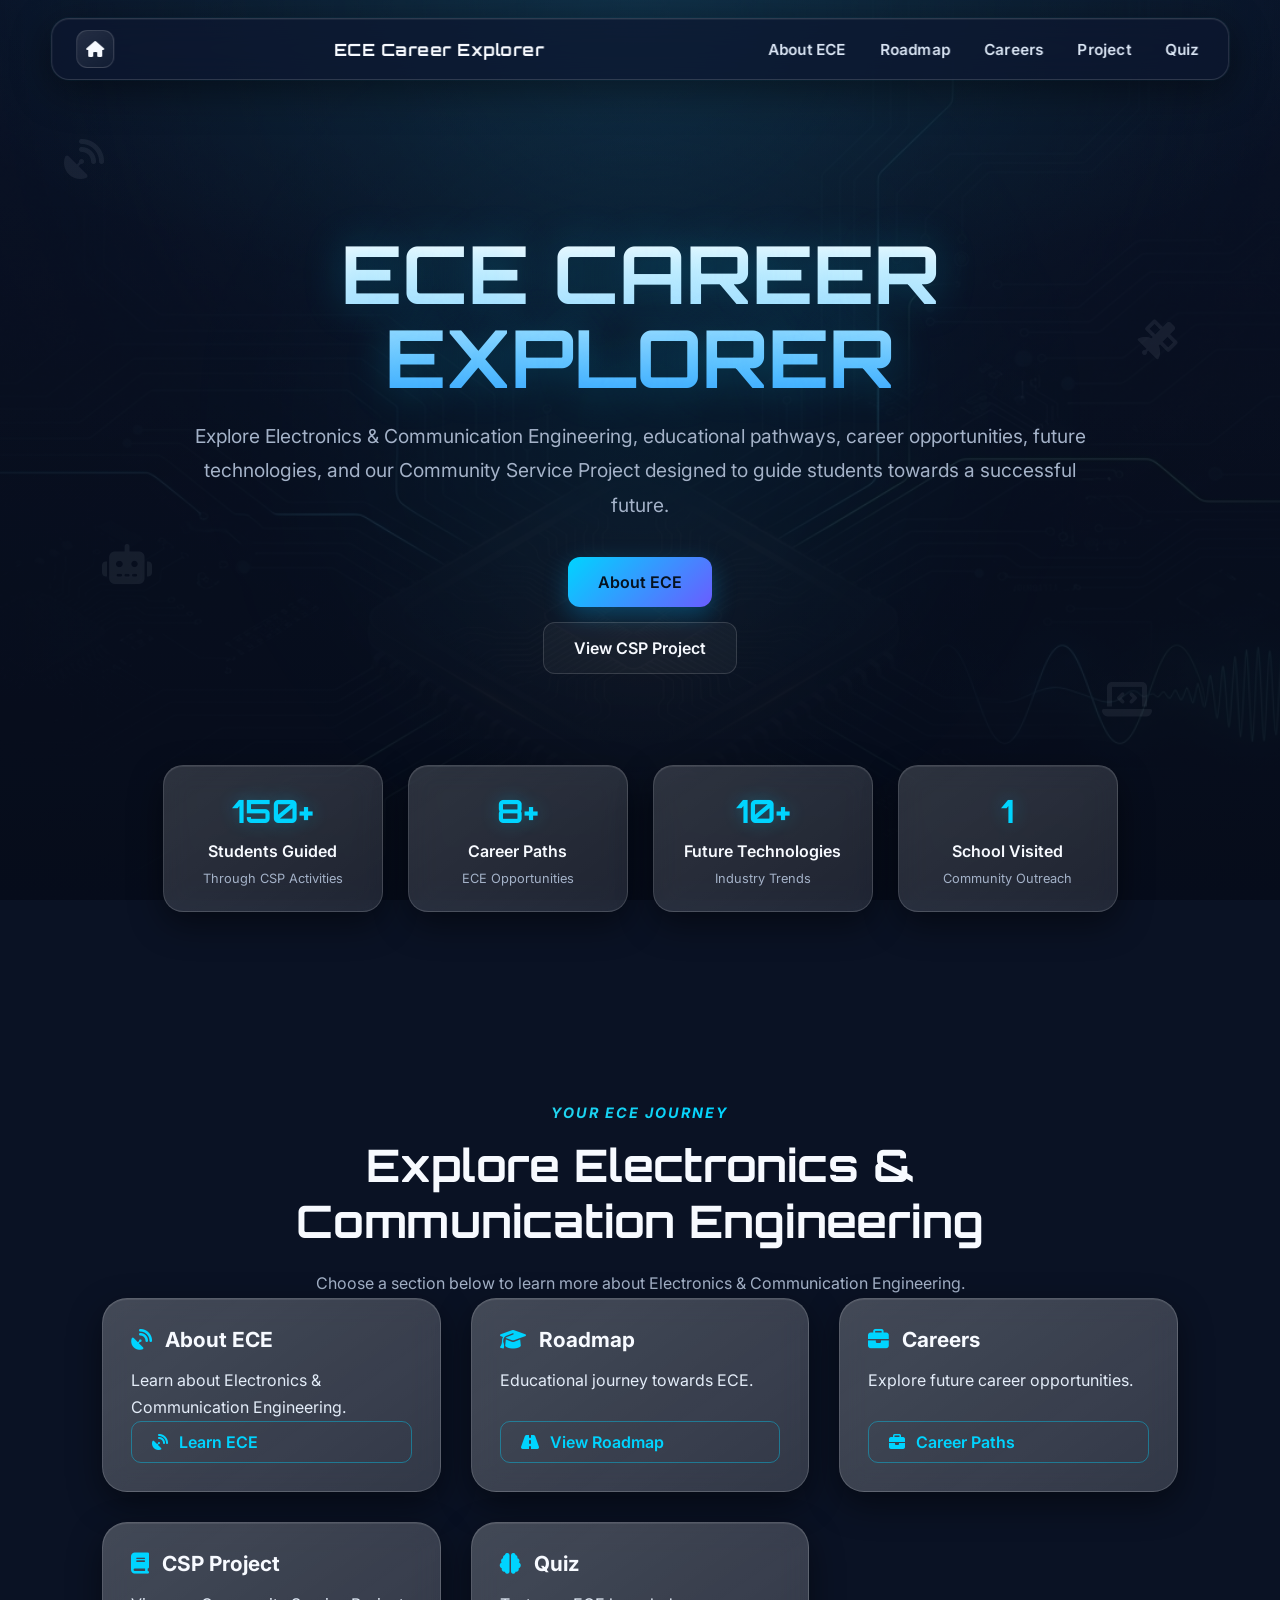
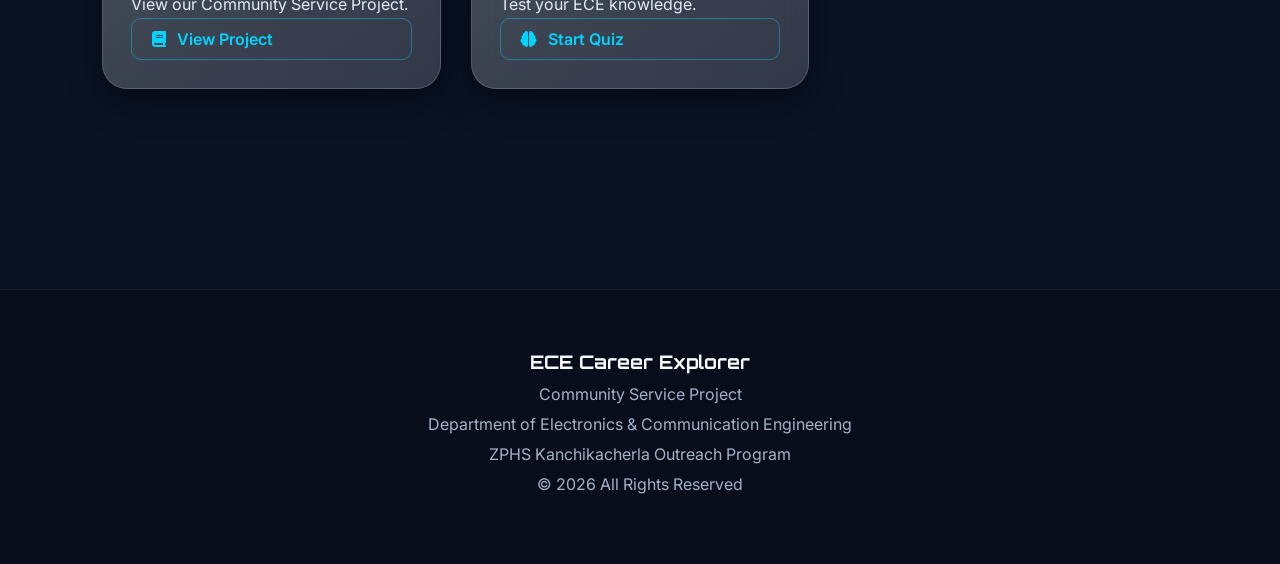
==== index.html @ 48e6bc04 "Stable backup after update" ====
<!DOCTYPE html>
<html lang="en">

<head>
    <meta charset="UTF-8">
    <meta name="viewport" content="width=device-width, initial-scale=1.0">
    <title>ECE Career Explorer | Electronics & Communication Engineering Careers, Roadmap & CSP Project</title>

    <meta name="description" content="Explore Electronics & Communication Engineering — educational pathways, careers, future technologies, and our Community Service Project guiding students to a successful future.">

    <meta property="og:title" content="ECE Career Explorer">
    <meta property="og:description" content="Explore ECE careers, the educational roadmap, future technologies, and our Community Service Project for school students.">
    <meta property="og:type" content="website">
    <meta property="og:image" content="assets/images/site-bg.png">
    <meta property="og:url" content="index.html">
    <meta name="twitter:card" content="summary_large_image">

    <link rel="icon" href="favicon.svg" type="image/svg+xml">
    <link rel="stylesheet" href="style.css">

    <link href="https://fonts.googleapis.com/css2?family=Orbitron:wght@400;600;700&family=Inter:wght@300;400;500;600;700&display=swap"
        rel="stylesheet">

    <link rel="stylesheet"
        href="https://cdnjs.cloudflare.com/ajax/libs/font-awesome/6.5.1/css/all.min.css">
</head>

<body>

    <!-- Loader -->
    <div id="loader">

        <div class="cro-device">
            <div class="cro-screen">
                <div class="cro-grid"></div>
                <svg class="cro-trace" viewBox="0 0 1200 200" preserveAspectRatio="none">
                    <path class="cro-line cro-line--dim" d="M0,100 C37,55 113,55 150,100 S263,145 300,100 S413,55 450,100 S563,145 600,100 S713,55 750,100 S863,145 900,100 S1013,55 1050,100 S1163,145 1200,100"/>
                    <path class="cro-line" d="M0,100 C37,30 113,30 150,100 S263,170 300,100 S413,30 450,100 S563,170 600,100 S713,30 750,100 S863,170 900,100 S1013,30 1050,100 S1163,170 1200,100"/>
                </svg>
                <div class="cro-readout"><span class="loading-percent">0%</span></div>
            </div>
            <div class="cro-controls">
                <div class="cro-brand">ECE CAREER EXPLORER</div>
                <p id="loading-text">Initializing CRO...</p>
                <div class="cro-knob-row">
                    <span class="cro-knob"></span>
                    <span class="cro-knob"></span>
                    <span class="cro-knob"></span>
                    <span class="cro-led"></span>
                </div>
            </div>
        </div>

    </div>


    <div class="background"></div>
    <div class="circuit-overlay"></div>

    <div class="floating-icon icon1"><i class="fas fa-satellite-dish"></i></div>
    <div class="floating-icon icon2"><i class="fas fa-satellite"></i></div>
    <div class="floating-icon icon3"><i class="fas fa-robot"></i></div>
    <div class="floating-icon icon4"><i class="fas fa-laptop-code"></i></div>

    <!-- Navbar -->
    <nav>

        <a href="index.html" class="home-icon" aria-label="Home">
            <i class="fas fa-house"></i>
        </a>

        <div class="logo">
            ECE Career Explorer
        </div>

        <div class="menu-toggle" onclick="toggleMenu()" role="button" tabindex="0" aria-label="Open menu" aria-expanded="false" aria-controls="nav-links">
            ☰
        </div>

        <ul id="nav-links">

            <li><a href="about.html">About ECE</a></li>

            <li><a href="roadmap.html">Roadmap</a></li>

            <li><a href="careers.html">Careers</a></li>

            <li><a href="project.html">Project</a></li>

            <li><a href="quiz.html">Quiz</a></li>

        </ul>

    </nav>


    <!-- Hero Section -->
    <section id="home" class="hero">

        <div class="hero-content">

            <div class="hero-left">

                <h1 class="metal-title">
                    ECE CAREER EXPLORER
                </h1>

                <p>
                    Explore Electronics & Communication Engineering,
                    educational pathways, career opportunities,
                    future technologies, and our Community Service Project
                    designed to guide students towards a successful future.
                </p>

                <div class="buttons">

                    <a href="about.html" class="primary-btn">
                        About ECE
                    </a>

                    <a href="project.html" class="secondary-btn">
                        View CSP Project
                    </a>

                </div>

            </div>

        </div>

    </section>

    <!-- Statistics Section -->
    <section class="stats">

        <div class="stat-card">
            <h2>150+</h2>
            <p>Students Guided</p>
            <span>Through CSP Activities</span>
        </div>

        <div class="stat-card">
            <h2>8+</h2>
            <p>Career Paths</p>
            <span>ECE Opportunities</span>
        </div>

        <div class="stat-card">
            <h2>10+</h2>
            <p>Future Technologies</p>
            <span>Industry Trends</span>
        </div>

        <div class="stat-card">
            <h2>1</h2>
            <p>School Visited</p>
            <span>Community Outreach</span>
        </div>

    </section>

    <section class="ece-section fade-in">

        <div class="section-title">

            <span>YOUR ECE JOURNEY</span>

            <h2>Explore Electronics & Communication Engineering</h2>

            <p>
                Choose a section below to learn more about Electronics &
                Communication Engineering.
            </p>

        </div>

        <div class="ece-grid">

            <div class="ece-card">
                <h3><i class="fas fa-satellite-dish"></i> About ECE</h3>
                <p>Learn about Electronics & Communication Engineering.</p>
                <a href="about.html"><i class="fas fa-satellite-dish"></i> Learn ECE</a>
            </div>

            <div class="ece-card">
                <h3><i class="fas fa-graduation-cap"></i> Roadmap</h3>
                <p>Educational journey towards ECE.</p>
                <a href="roadmap.html"><i class="fas fa-road"></i> View Roadmap</a>
            </div>

            <div class="ece-card">
                <h3><i class="fas fa-briefcase"></i> Careers</h3>
                <p>Explore future career opportunities.</p>
                <a href="careers.html"><i class="fas fa-briefcase"></i> Career Paths</a>
            </div>

            <div class="ece-card">
                <h3><i class="fas fa-book"></i> CSP Project</h3>
                <p>View our Community Service Project.</p>
                <a href="project.html"><i class="fas fa-book"></i> View Project</a>
            </div>

            <div class="ece-card">
                <h3><i class="fas fa-brain"></i> Quiz</h3>
                <p>Test your ECE knowledge.</p>
                <a href="quiz.html"><i class="fas fa-brain"></i> Start Quiz</a>
            </div>

        </div>

    </section>

    <!-- Footer -->
    <footer class="footer">

        <h3>ECE Career Explorer</h3>

        <p>Community Service Project</p>

        <p>
            Department of Electronics &
            Communication Engineering
        </p>

        <p>
            ZPHS Kanchikacherla Outreach Program
        </p>

        <p>
            © 2026 All Rights Reserved
        </p>

    </footer>

    <script src="script.js"></script>

</body>
</html>
---- style.css ----
/* ============================================================
   ECE CAREER EXPLORER — Unified Dark "Instrument" Theme
   Deep navy base · phosphor-green + cyan accents · metallic cards
   Inter (body) · Orbitron (display) — matches the CRO loader
   ============================================================ */

:root{
    --bg-0:#0a1224;
    --bg-1:#0d1730;
    --panel:rgba(255,255,255,.085);
    --panel-2:rgba(255,255,255,.12);
    --border:rgba(255,255,255,.14);
    --border-glow:rgba(0,212,255,.40);
    --text:#dbe6f5;
    --head:#f7faff;
    --muted:#a4b2c8;
    --cyan:#00d4ff;
    --teal:#22d3ee;
    --green:#3dff9e;
}

html{ scroll-behavior:smooth; }

*{
    margin:0;
    padding:0;
    box-sizing:border-box;
    max-width:100%;
}

body{
    font-family:'Inter',sans-serif;
    background:var(--bg-0);
    color:var(--text);
    overflow-x:hidden;
    padding-top:110px;
    -webkit-font-smoothing:antialiased;
}

/* ---------- SHARED BACKGROUND (loader "opened up") ---------- */

.background{
    position:fixed;
    top:0;
    left:0;
    width:100%;
    height:100%;
    background:
        radial-gradient(120% 80% at 50% -10%,rgba(34,211,238,.16),transparent 55%),
        radial-gradient(90% 70% at 50% 0%,rgba(61,255,158,.08),transparent 60%),
        linear-gradient(180deg,#0c1630 0%,#0a1224 45%,#070d1c 100%);
    z-index:-2;
}

.background::after{
    content:"";
    position:absolute;
    width:700px;
    height:700px;
    top:8%;
    left:50%;
    transform:translateX(-50%);
    background:radial-gradient(circle,rgba(0,212,255,.14),transparent 70%);
    filter:blur(90px);
    pointer-events:none;
}

/* faint circuit texture for depth */
.circuit-overlay{
    position:fixed;
    inset:0;
    background:
        linear-gradient(180deg,rgba(10,18,36,.55),rgba(7,13,28,.78)),
        url("assets/images/site-bg.png");
    background-size:cover;
    background-position:center;
    background-attachment:fixed;
    opacity:.5;
    z-index:-1;
    pointer-events:none;
}

.floating-icon{
    position:fixed;
    font-size:40px;
    opacity:0.07;
    z-index:0;
    pointer-events:none;
    animation:float 8s ease-in-out infinite;
}

.icon1{ top:15%; left:5%; }
.icon2{ top:35%; right:8%; }
.icon3{ top:60%; left:8%; }
.icon4{ top:75%; right:10%; }

@keyframes float{
    0%{ transform:translateY(0); }
    50%{ transform:translateY(-20px); }
    100%{ transform:translateY(0); }
}

/* ---------- NAVBAR ---------- */

nav{
    position:fixed;
    top:18px;
    left:50%;
    transform:translateX(-50%);
    width:92%;
    max-width:1200px;
    display:flex;
    justify-content:space-between;
    align-items:center;
    padding:12px 22px;
    background:rgba(13,23,48,.72);
    backdrop-filter:blur(20px);
    border:1px solid var(--border);
    border-radius:18px;
    box-shadow:
        0 10px 40px rgba(0,0,0,.45),
        inset 0 1px 0 rgba(255,255,255,.06),
        0 0 0 1px rgba(0,212,255,.05);
    z-index:9998;
}

.home-icon{
    width:36px;
    height:36px;
    font-size:15px;
    display:flex;
    align-items:center;
    justify-content:center;
    border-radius:11px;
    background:linear-gradient(145deg,rgba(255,255,255,.10),rgba(255,255,255,.03));
    border:1px solid var(--border);
    color:var(--head);
    text-decoration:none;
    flex-shrink:0;
    transition:.3s;
}

.home-icon:hover{
    color:var(--cyan);
    border-color:var(--border-glow);
    box-shadow:0 0 18px rgba(0,212,255,.35);
    transform:translateY(-2px);
}

.logo{
    display:flex;
    align-items:center;
    gap:10px;
    font-family:'Orbitron',sans-serif;
    font-size:1.05rem;
    font-weight:700;
    letter-spacing:.5px;
    color:var(--head);
    white-space:nowrap;
}

#nav-links{
    display:flex;
    list-style:none;
    gap:26px;
    align-items:center;
}

nav a{
    position:relative;
    text-decoration:none;
    color:var(--text);
    font-size:0.95rem;
    font-weight:500;
    padding:4px 2px;
    transition:color .3s;
}

/* animated metallic / cyan shine sweep on hover & active */
nav #nav-links a:hover,
nav #nav-links a.active{
    background:linear-gradient(
        100deg,
        #cfe8ff 0%,
        var(--cyan) 25%,
        #ffffff 50%,
        var(--teal) 75%,
        #cfe8ff 100%
    );
    background-size:220% auto;
    -webkit-background-clip:text;
    background-clip:text;
    -webkit-text-fill-color:transparent;
    color:transparent;
    animation:textShine 2.2s linear infinite;
    text-shadow:0 0 18px rgba(0,212,255,.35);
}

nav #nav-links a.active{
    font-weight:700;
}

nav #nav-links a.active::after{
    content:"";
    position:absolute;
    left:0;
    right:0;
    bottom:-6px;
    height:2px;
    background:linear-gradient(90deg,transparent,var(--cyan),transparent);
    box-shadow:0 0 10px var(--cyan);
}

@keyframes textShine{
    0%{ background-position:0% center; }
    100%{ background-position:220% center; }
}

/* Hamburger — hidden on desktop */
.menu-toggle{
    display:none;
    width:46px;
    height:46px;
    align-items:center;
    justify-content:center;
    background:linear-gradient(145deg,rgba(255,255,255,.10),rgba(255,255,255,.03));
    border:1px solid var(--border);
    border-radius:12px;
    box-shadow:0 4px 15px rgba(0,0,0,.4);
    font-size:24px;
    color:var(--head);
    cursor:pointer;
}

/* ---------- BACK ARROW ---------- */

.back-arrow{
    position:fixed;
    top:95px;
    left:20px;
    width:42px;
    height:42px;
    display:flex;
    align-items:center;
    justify-content:center;
    background:rgba(13,23,48,.8);
    backdrop-filter:blur(10px);
    border:1px solid var(--border);
    border-radius:12px;
    box-shadow:0 8px 20px rgba(0,0,0,.4);
    color:var(--text);
    cursor:pointer;
    opacity:.9;
    z-index:9999;
    transition:.3s;
}

.back-arrow:hover{
    transform:translateY(-2px);
    color:var(--cyan);
    border-color:var(--border-glow);
    box-shadow:0 0 18px rgba(0,212,255,.3);
}

/* ---------- HERO ---------- */

.hero{
    min-height:60vh;
    display:flex;
    justify-content:center;
    align-items:center;
    text-align:center;
    padding:120px 20px 20px;
}

.hero-content{
    display:flex;
    justify-content:space-between;
    align-items:center;
    gap:50px;
    width:100%;
    max-width:1100px;
}

.hero-left{ flex:1; width:100%; }

.hero-right{
    flex:1;
    display:flex;
    flex-direction:column;
    align-items:center;
    justify-content:center;
}

.hero p{
    margin-top:20px;
    font-size:1.2rem;
    max-width:800px;
    margin-left:auto;
    margin-right:auto;
    color:var(--muted);
    line-height:1.8;
}

.metal-title{
    position:relative;
    font-family:'Orbitron',sans-serif;
    font-size:4.5rem;
    font-weight:700;
    line-height:1.05;
    background:linear-gradient(180deg,#ffffff 0%,#9fdcff 55%,#3aa8ff 100%);
    -webkit-background-clip:text;
    background-clip:text;
    -webkit-text-fill-color:transparent;
    text-shadow:0 0 40px rgba(0,212,255,.25);
}

.buttons{
    margin-top:35px;
    display:flex;
    flex-direction:column;
    align-items:center;
    gap:15px;
}

.primary-btn,
.secondary-btn{
    padding:15px 30px;
    border:none;
    cursor:pointer;
    border-radius:12px;
    font-size:1rem;
    font-weight:600;
    transition:.4s ease;
    text-decoration:none;
}

.primary-btn{
    background:linear-gradient(135deg,#00d4ff,#6a5cff);
    color:#06121f;
    box-shadow:0 8px 24px rgba(0,180,255,.3);
}

.secondary-btn{
    background:rgba(255,255,255,.04);
    border:1px solid var(--border);
    color:var(--head);
}

.primary-btn:hover,
.secondary-btn:hover{
    transform:translateY(-5px);
    box-shadow:0 0 28px rgba(0,212,255,.45);
}

/* ---------- STATS ---------- */

.stats{
    display:flex;
    justify-content:center;
    flex-wrap:wrap;
    gap:25px;
    padding:70px 20px;
}

.stat-card{
    width:220px;
    padding:25px;
    text-align:center;
}

.stat-card h2{
    color:var(--cyan);
    font-family:'Orbitron',sans-serif;
    font-size:2rem;
    margin-bottom:10px;
    text-shadow:0 0 18px rgba(0,212,255,.3);
}

.stat-card p{ color:var(--head); font-weight:600; }

.stat-card span{
    display:block;
    margin-top:10px;
    font-size:0.8rem;
    color:var(--muted);
}

/* ---------- SECTION TITLE ---------- */

.section-title{
    text-align:center;
    max-width:850px;
    margin:auto;
}

.section-title span{
    color:var(--teal);
    letter-spacing:2px;
    font-size:0.9rem;
    font-weight:600;
    text-transform:uppercase;
}

.section-title h2{
    margin-top:15px;
    font-size:2.8rem;
    font-family:'Orbitron',sans-serif;
    color:var(--head);
}

.section-title p{
    margin-top:20px;
    color:var(--muted);
    line-height:1.8;
}

.premium-divider{
    display:flex;
    justify-content:center;
    align-items:center;
    gap:15px;
    margin:25px 0;
}

.premium-divider span{
    width:120px;
    height:2px;
    background:linear-gradient(90deg,transparent,var(--cyan),transparent);
}

.divider-dot{
    width:12px;
    height:12px;
    border-radius:50%;
    background:var(--cyan);
    box-shadow:0 0 15px var(--cyan);
}

/* ---------- SHARED SECTIONS ---------- */

.ece-section,
.career-section,
.future-section,
.pathway-section,
.about-project-section,
.team-section,
.quiz-section{
    padding:120px 8%;
}

.ece-grid,
.career-grid,
.future-grid,
.project-grid,
.activities-grid{
    display:grid;
    grid-template-columns:repeat(auto-fit,minmax(250px,1fr));
    gap:30px;
    width:100%;
}

.career-grid,
.future-grid{ margin-top:70px; }

/* ---------- METALLIC GLASS CARD BASE ---------- */

.ece-card,
.career-card,
.future-card,
.stat-card,
.team-card,
.roadmap-card,
.info-card,
.about-card,
.feature-card,
.quiz-card,
.about-project-card,
.project-title-card,
.objective-card{
    position:relative;
    isolation:isolate;
    overflow:hidden;
    background:
        linear-gradient(145deg,rgba(255,255,255,.08),rgba(255,255,255,.02)) ,
        var(--panel);
    border:1px solid var(--border);
    border-radius:20px;
    box-shadow:
        0 12px 34px rgba(0,0,0,.45),
        inset 0 1px 0 rgba(255,255,255,.08);
    backdrop-filter:blur(14px);
    animation:cardFloat 7s ease-in-out infinite;
}

/* brushed-metal sheen sweep */
.ece-card::after,
.career-card::after,
.future-card::after,
.stat-card::after,
.team-card::after,
.roadmap-card::after,
.info-card::after,
.about-card::after,
.feature-card::after,
.quiz-card::after,
.about-project-card::after,
.project-title-card::after,
.objective-card::after{
    content:"";
    position:absolute;
    inset:0;
    z-index:-1;
    background:linear-gradient(115deg,transparent 38%,rgba(255,255,255,.14) 50%,transparent 62%);
    background-size:250% 100%;
    background-position:150% 0;
    animation:cardSheen 6s linear infinite;
    pointer-events:none;
}

/* staggered timing so the grid feels alive, not uniform */
.ece-card:nth-child(2n),
.career-card:nth-child(2n),
.future-card:nth-child(2n),
.info-card:nth-child(2n),
.team-card:nth-child(2n){ animation-delay:-2.3s; }

.ece-card:nth-child(3n),
.career-card:nth-child(3n),
.future-card:nth-child(3n),
.info-card:nth-child(3n),
.team-card:nth-child(3n){ animation-delay:-4.1s; }

.ece-card::after{ animation-delay:-1s; }
.ece-card:nth-child(2n)::after{ animation-delay:-3s; }
.ece-card:nth-child(3n)::after{ animation-delay:-5s; }

@keyframes cardFloat{
    0%{ transform:translateY(0); }
    50%{ transform:translateY(-8px); }
    100%{ transform:translateY(0); }
}

@keyframes cardSheen{
    0%{ background-position:150% 0; }
    60%,100%{ background-position:-150% 0; }
}

/* hover: pause float, clean lift + glow */
.ece-card:hover,
.career-card:hover,
.future-card:hover,
.stat-card:hover,
.team-card:hover,
.roadmap-card:hover,
.info-card:hover{
    animation-play-state:paused;
    transform:translateY(-10px);
    border-color:var(--border-glow);
    box-shadow:
        0 20px 44px rgba(0,0,0,.55),
        0 0 30px rgba(0,212,255,.22);
}

.ece-card{
    border-radius:25px;
    padding:28px;
    min-height:120px;
    display:flex;
    flex-direction:column;
    width:100%;
}

.icon,
.career-icon,
.future-icon,
.team-icon,
.info-icon{
    font-size:3rem;
    margin-bottom:18px;
}

.ece-card h3,
.career-card h3,
.future-card h3{
    margin-bottom:15px;
    font-size:1.3rem;
    color:var(--head);
}

.ece-card p,
.career-card p,
.future-card p{
    color:var(--muted);
    line-height:1.7;
}

.ece-card a{
    margin-top:auto;
    display:inline-block;
    color:var(--cyan);
    text-decoration:none;
    font-weight:600;
    padding:10px 20px;
    border:1px solid rgba(0,212,255,.4);
    border-radius:10px;
    transition:0.3s;
}

.ece-card a:hover{
    background:var(--cyan);
    color:#06121f;
    box-shadow:0 0 18px rgba(0,212,255,.4);
}

.card-btn{
    width:100%;
    margin-top:auto;
    display:inline-block;
    text-align:center;
    padding:16px;
    border:none;
    border-radius:14px;
    background:linear-gradient(135deg,#00cfff,#009dff);
    color:#06121f;
    font-size:1rem;
    font-weight:700;
    text-decoration:none;
    transition:.3s ease;
    box-shadow:0 8px 20px rgba(0,180,255,.3);
}

.card-btn:hover{
    transform:translateY(-3px);
    box-shadow:0 12px 28px rgba(0,180,255,.45);
}

.career-card,
.future-card{
    border-radius:25px;
    padding:35px;
    text-align:center;
}

/* ---------- ROADMAP ---------- */

.roadmap-container{
    margin-top:70px;
    display:flex;
    flex-direction:column;
    align-items:center;
}

.roadmap-card{
    width:100%;
    max-width:700px;
    border-radius:25px;
    padding:30px;
    text-align:center;
}

.roadmap-card h3,
.timeline-card h3,
.roadmap-step h3{
    margin-bottom:15px;
    font-size:1.5rem;
    color:var(--head) !important;
}

.roadmap-card p{
    color:var(--muted) !important;
    line-height:1.8;
}

.roadmap-arrow{
    font-size:2rem;
    color:var(--cyan);
    margin:25px 0;
    text-shadow:0 0 15px rgba(0,212,255,.4);
}

.roadmap-branches{
    display:grid;
    grid-template-columns:repeat(auto-fit,minmax(300px,1fr));
    gap:25px;
    width:100%;
    max-width:900px;
}

/* ---------- ABOUT / PROJECT / TEAM ---------- */

.about-grid{
    display:grid;
    grid-template-columns:repeat(auto-fit,minmax(280px,1fr));
    gap:30px;
    width:100%;
}

.about-card,
.feature-card{
    width:100%;
    padding:30px;
}

.about-project-card{
    max-width:900px;
    margin:60px auto 0;
    padding:40px;
    border-radius:25px;
}

.about-project-card h3,
.objective-card h3{
    text-align:center;
    margin-bottom:20px;
    color:var(--head);
}

.about-project-card p,
.objective-card p{
    text-align:center;
    color:var(--muted);
    line-height:1.8;
    max-width:700px;
    margin-left:auto;
    margin-right:auto;
}

.project-details{ margin-top:30px; }

.detail-item{
    padding:15px 0;
    border-bottom:1px solid rgba(255,255,255,.08);
    color:var(--text);
}

.team-grid{
    margin-top:70px;
    display:grid;
    grid-template-columns:repeat(auto-fit,minmax(250px,1fr));
    gap:25px;
}

.team-card{
    border-radius:25px;
    padding:30px;
    text-align:center;
    color:var(--text);
}

.team-card h3{ color:var(--head); }
.team-card span{ color:var(--teal); }

/* ---------- PROJECT OVERVIEW ---------- */

.project-overview{ margin-top:60px; }

.project-title-card{
    padding:50px;
    text-align:center;
    margin-bottom:40px;
    border-radius:25px;
}

.project-badge{
    display:inline-block;
    padding:10px 20px;
    border-radius:30px;
    background:rgba(0,212,255,.10);
    border:1px solid rgba(0,212,255,.3);
    color:var(--cyan);
    margin-bottom:20px;
    font-weight:600;
}

.project-title-card h3{
    font-size:2rem;
    margin-bottom:20px;
    color:var(--head);
}

.project-title-card p{
    color:var(--muted);
    max-width:700px;
    margin:auto;
}

.project-info-grid{
    display:grid;
    grid-template-columns:repeat(4,1fr);
    gap:25px;
    margin-bottom:50px;
}

.info-card{
    border-radius:20px;
    padding:30px;
    text-align:center;
}

.info-card h3{ color:var(--head); }
.info-card p{ color:var(--muted); }

.objective-card{
    padding:40px;
    text-align:center;
    border-radius:25px;
}

/* ---------- QUIZ ---------- */

.quiz-container{
    max-width:900px;
    margin:60px auto 0;
}

.quiz-card{
    border-radius:20px;
    padding:30px;
    margin-bottom:25px;
}

.quiz-card h3{
    margin-bottom:20px;
    color:var(--head);
}

.quiz-card label,
.quiz-container label,
.question label,
.quiz-question label{
    display:block;
    margin:12px 0;
    padding:12px 16px;
    cursor:pointer;
    color:#dbe6f5 !important;
    font-weight:500 !important;
    opacity:1 !important;
    background:rgba(255,255,255,.03);
    border:1px solid var(--border);
    border-radius:12px;
    transition:.25s;
}

.quiz-card label:hover{
    border-color:var(--border-glow);
    background:rgba(0,212,255,.07);
}

input[type="radio"]{
    accent-color:var(--cyan);
    margin-right:10px;
    opacity:1 !important;
}

.quiz-btn{
    width:100%;
    padding:18px;
    border:none;
    border-radius:15px;
    font-size:1rem;
    font-weight:700;
    color:#06121f;
    background:linear-gradient(135deg,#00d4ff,#5b8bff);
    cursor:pointer;
    transition:.4s;
}

.quiz-btn:hover{
    transform:translateY(-3px);
    box-shadow:0 0 22px rgba(0,212,255,.4);
}

#quiz-result{
    margin-top:30px;
    text-align:center;
    font-size:1.3rem;
    font-weight:600;
    color:var(--green);
    text-shadow:0 0 16px rgba(61,255,158,.35);
}

/* ---------- FOOTER ---------- */

footer,
.footer{
    text-align:center;
    padding:60px 20px;
    margin-top:80px;
    border-top:1px solid rgba(255,255,255,.08);
    color:var(--muted);
    background:rgba(0,0,0,.25);
}

footer h3,
.footer h3{
    color:var(--head);
    font-family:'Orbitron',sans-serif;
    margin-bottom:10px;
}

footer p,
.footer p{
    margin:10px 0;
    color:var(--muted);
}

/* ---------- SCROLL OFFSET ---------- */

#about-ece,
#roadmap,
#careers{ scroll-margin-top:120px; }

/* ---------- FADE-IN ---------- */

.fade-in{
    opacity:0;
    transform:translateY(40px);
    transition:all 0.8s ease;
}

.fade-in.show{
    opacity:1;
    transform:translateY(0);
}

/* ============================================================
   LOADER — COMPACT CRO / OSCILLOSCOPE INSTRUMENT
   ============================================================ */

#loader{
    position:fixed;
    top:0;
    left:0;
    width:100%;
    height:100%;
    background:
        radial-gradient(120% 80% at 50% 38%,rgba(34,211,238,.12),transparent 55%),
        radial-gradient(circle at 50% 40%,#15223c,#0a1120 72%);
    display:flex;
    justify-content:center;
    align-items:center;
    z-index:999999;
    transition:opacity .8s ease;
}

/* compact metallic instrument body */
.cro-device{
    width:90%;
    max-width:340px;
    padding:16px 16px 13px;
    border-radius:15px;
    background:linear-gradient(145deg,#eef2f6,#b9c2cc 40%,#8c97a3 60%,#d2dae2);
    box-shadow:
        0 16px 44px rgba(0,0,0,.6),
        inset 0 2px 3px rgba(255,255,255,.75),
        inset 0 -3px 6px rgba(0,0,0,.35);
    border:1px solid rgba(255,255,255,.4);
    position:relative;
    overflow:hidden;
}

.cro-device::before{
    content:"";
    position:absolute;
    inset:0;
    background:linear-gradient(115deg,transparent 32%,rgba(255,255,255,.6) 48%,transparent 64%);
    background-size:250% 100%;
    animation:metalSheen 4.5s linear infinite;
    pointer-events:none;
    z-index:3;
}

.cro-screen{
    position:relative;
    height:150px;
    border-radius:9px;
    background:radial-gradient(circle at 50% 50%,#063018,#02110a 80%);
    border:5px solid #2a2f36;
    box-shadow:
        inset 0 0 30px rgba(0,255,140,.25),
        inset 0 0 8px rgba(0,0,0,.9),
        0 2px 4px rgba(255,255,255,.5);
    overflow:hidden;
}

.cro-grid{
    position:absolute;
    inset:0;
    background-image:
        linear-gradient(rgba(0,255,140,.16) 1px,transparent 1px),
        linear-gradient(90deg,rgba(0,255,140,.16) 1px,transparent 1px);
    background-size:20px 20px;
}

.cro-grid::after{
    content:"";
    position:absolute;
    inset:0;
    background-image:
        linear-gradient(rgba(0,255,140,.3) 1px,transparent 1px),
        linear-gradient(90deg,rgba(0,255,140,.3) 1px,transparent 1px);
    background-size:50% 50%;
    background-position:center;
}

.cro-trace{
    position:absolute;
    top:0;
    left:0;
    width:200%;
    height:100%;
    animation:croSweep 2.4s linear infinite;
}

.cro-line{
    fill:none;
    stroke:#3dff9e;
    stroke-width:2.5;
    stroke-linecap:round;
    stroke-linejoin:round;
    filter:drop-shadow(0 0 6px rgba(61,255,158,.9));
}

.cro-line--dim{
    stroke:rgba(61,255,158,.35);
    stroke-width:1.5;
    filter:none;
}

.cro-readout{
    position:absolute;
    bottom:6px;
    right:10px;
    font-family:'Orbitron',sans-serif;
}

.loading-percent{
    font-size:19px;
    font-weight:800;
    color:#3dff9e;
    text-shadow:0 0 10px rgba(61,255,158,.7);
    font-family:'Orbitron',sans-serif;
}

.cro-controls{
    display:flex;
    align-items:center;
    justify-content:space-between;
    gap:12px;
    margin-top:12px;
    position:relative;
    z-index:2;
}

.cro-brand{
    font-family:'Orbitron',sans-serif;
    font-size:.6rem;
    font-weight:700;
    letter-spacing:1px;
    color:#26303a;
    text-shadow:0 1px 0 rgba(255,255,255,.6);
    white-space:nowrap;
}

#loading-text{
    flex:1;
    text-align:center;
    font-family:'Inter',sans-serif;
    font-size:10px;
    font-weight:500;
    color:#2c3640;
}

.cro-knob-row{
    display:flex;
    align-items:center;
    gap:8px;
}

.cro-knob{
    width:20px;
    height:20px;
    border-radius:50%;
    background:radial-gradient(circle at 35% 30%,#fafdff,#7d8893 70%,#5a636d);
    box-shadow:inset 0 -2px 4px rgba(0,0,0,.45),0 2px 4px rgba(0,0,0,.4);
    position:relative;
}

.cro-knob::after{
    content:"";
    position:absolute;
    top:2px;
    left:50%;
    width:2px;
    height:7px;
    background:#2a2f36;
    transform:translateX(-50%);
    border-radius:2px;
}

.cro-knob:nth-child(2){ transform:rotate(120deg); }
.cro-knob:nth-child(3){ transform:rotate(220deg); }

.cro-led{
    width:10px;
    height:10px;
    border-radius:50%;
    background:#3dff9e;
    box-shadow:0 0 10px rgba(61,255,158,.9);
    animation:ledBlink 1s steps(1) infinite;
}

@keyframes croSweep{
    from{ transform:translateX(0); }
    to{ transform:translateX(-50%); }
}

@keyframes metalSheen{
    0%{ background-position:150% 0; }
    100%{ background-position:-150% 0; }
}

@keyframes ledBlink{
    0%,50%{ opacity:1; }
    51%,100%{ opacity:.35; }
}

/* ============================================================
   DESKTOP ENHANCEMENTS
   ============================================================ */

@media(min-width:1024px){
    .metal-title{ font-size:5rem; }
    .hero{ min-height:65vh; }
    .hero p{ max-width:900px; }
    .home-icon{ width:38px; height:38px; font-size:16px; }
}

/* ============================================================
   MOBILE (max-width:768px)
   ============================================================ */

@media(max-width:768px){

    html,
    body{
        overflow-x:hidden !important;
        width:100%;
    }

    body{ padding-top:100px; }

    nav{
        display:grid !important;
        grid-template-columns:46px 1fr 46px;
        align-items:center;
        width:94%;
        padding:12px 16px;
        gap:8px;
    }

    .home-icon{
        justify-self:start;
        width:40px;
        height:40px;
    }

    .logo{
        justify-self:center;
        text-align:center;
        font-size:1rem;
        white-space:nowrap;
        overflow:hidden;
        text-overflow:ellipsis;
    }

    .menu-toggle{
        justify-self:end;
        display:flex;
        font-size:26px;
    }

    #nav-links{
        display:none;
        position:absolute;
        top:78px;
        right:10px;
        width:230px;
        flex-direction:column;
        gap:8px;
        background:rgba(13,23,48,.97);
        backdrop-filter:blur(16px);
        border:1px solid var(--border);
        border-radius:18px;
        padding:12px;
        box-shadow:0 15px 40px rgba(0,0,0,.55);
        z-index:9999;
    }

    #nav-links.active{ display:flex; }

    #nav-links li{
        list-style:none;
        width:100%;
    }

    #nav-links li a{
        display:block;
        width:100%;
        padding:14px 16px;
        border-radius:12px;
        font-size:0.95rem;
        color:var(--text);
        font-weight:600;
    }

    #nav-links li a:hover{
        background:rgba(0,212,255,.10);
    }

    .hero-content{
        flex-direction:column;
        justify-content:center;
        align-items:center;
        text-align:center;
        margin:auto;
    }

    .hero-right{ display:none; }

    .metal-title{
        font-size:2.3rem !important;
        line-height:1.1 !important;
    }

    .section-title h2{
        font-size:1.8rem !important;
        line-height:1.2;
    }

    .primary-btn,
    .secondary-btn{
        width:100%;
        max-width:300px;
    }

    .ece-grid,
    .career-grid,
    .future-grid,
    .team-grid,
    .project-info-grid,
    .project-grid,
    .activities-grid,
    .roadmap-branches,
    .about-grid,
    .stats{
        grid-template-columns:1fr !important;
    }

    .ece-card{
        width:100% !important;
        max-width:100% !important;
        min-width:0 !important;
        padding:20px !important;
    }

    .ece-card h3{ font-size:1.4rem !important; }

    .ece-card p{
        font-size:1rem !important;
        line-height:1.6 !important;
    }

    img{
        max-width:100% !important;
        height:auto !important;
    }

    .back-arrow{
        width:40px;
        height:40px;
        font-size:18px;
        top:90px;
        left:12px;
        z-index:9999 !important;
    }

    .cro-device{
        width:88%;
        max-width:300px;
        padding:13px;
    }

    .cro-screen{ height:130px; }
    .cro-brand{ font-size:.52rem; }
    #loading-text{ font-size:9px; }
}

/* ---------- KEYBOARD FOCUS VISIBILITY ---------- */

nav a:focus-visible,
.menu-toggle:focus-visible,
.home-icon:focus-visible,
.primary-btn:focus-visible,
.secondary-btn:focus-visible,
.card-btn:focus-visible,
.quiz-btn:focus-visible,
.ece-card a:focus-visible,
.back-arrow:focus-visible{
    outline:3px solid #00d4ff;
    outline-offset:3px;
    border-radius:8px;
}

/* ---------- REDUCED MOTION ---------- */

@media(prefers-reduced-motion:reduce){
    .ece-card,
    .career-card,
    .future-card,
    .stat-card,
    .team-card,
    .roadmap-card,
    .info-card,
    .about-card,
    .feature-card,
    .quiz-card,
    .about-project-card,
    .project-title-card,
    .objective-card,
    .ece-card::after,
    .career-card::after,
    .future-card::after,
    .stat-card::after,
    .team-card::after,
    .roadmap-card::after,
    .info-card::after,
    .floating-icon,
    nav #nav-links a:hover,
    nav #nav-links a.active,
    .cro-trace,
    .cro-line,
    .cro-led,
    .cro-device::before,
    #loading-text{
        animation:none !important;
    }

    .cro-line{ filter:none !important; }
}



/* ============================================================
   REFINEMENTS — navbar polish, typography emphasis, icon glyphs
   ============================================================ */

/* Floating decorative icons now use Font Awesome glyphs */
.floating-icon i{
    font-size:inherit;
    line-height:1;
}

/* Eyebrow / section label — tasteful bold + italic hierarchy */
.section-title span{
    display:inline-block;
    font-style:italic;
    font-weight:700;
    background:linear-gradient(90deg,var(--teal),var(--cyan));
    -webkit-background-clip:text;
    background-clip:text;
    -webkit-text-fill-color:transparent;
    color:transparent;
}

.section-title h2{ font-weight:700; }

/* Card icon glyphs */
.icon i,
.career-icon i,
.future-icon i,
.team-icon i,
.info-icon i{
    color:var(--cyan);
    filter:drop-shadow(0 0 14px rgba(0,212,255,.35));
}

.ece-card h3 i,
.career-card h3 i,
.future-card h3 i,
.roadmap-card h3 i,
.about-project-card h3 i,
.objective-card h3 i{
    color:var(--cyan);
    margin-right:8px;
}

.ece-card a i{ margin-right:7px; }

/* Lift card surfaces to read as clean frosted light-on-dark panels */
.ece-card,
.career-card,
.future-card,
.team-card,
.roadmap-card,
.info-card,
.about-card,
.feature-card,
.quiz-card,
.about-project-card,
.project-title-card,
.objective-card{
    background:
        linear-gradient(145deg,rgba(255,255,255,.13),rgba(255,255,255,.05)),
        var(--panel-2);
    border-color:rgba(255,255,255,.16);
}

.ece-card p,
.career-card p,
.future-card p,
.quiz-card label{
    color:#e3ecf8 !important;
}

/* Navbar — tighter, clearer active/hover state */
nav{ padding:11px 24px; gap:18px; }

nav #nav-links a{
    padding:6px 4px;
    font-weight:600;
    letter-spacing:.2px;
}

.menu-toggle[aria-expanded="true"]{
    border-color:var(--border-glow);
    box-shadow:0 0 16px rgba(0,212,255,.3);
}

/* Key term emphasis helper */
strong, b{ color:var(--head); font-weight:700; }
em, i.term{ color:var(--teal); font-style:italic; }
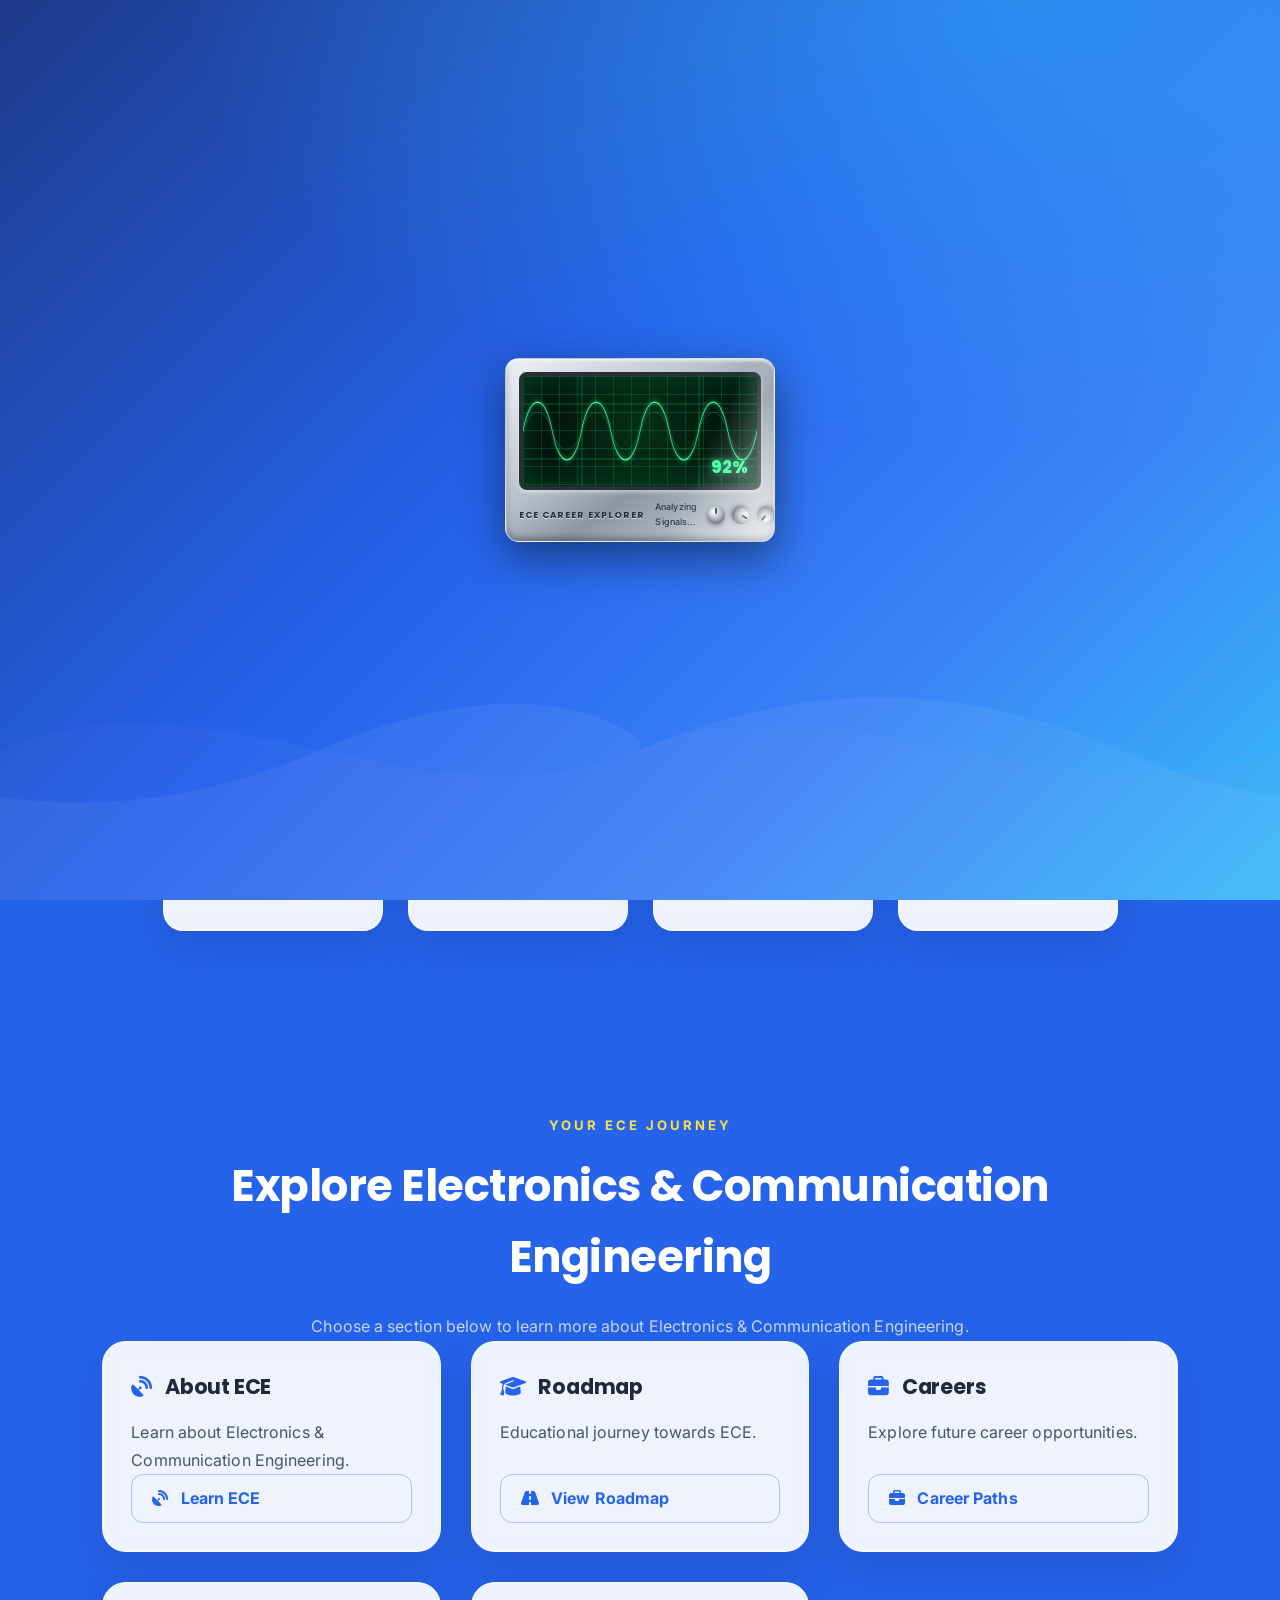
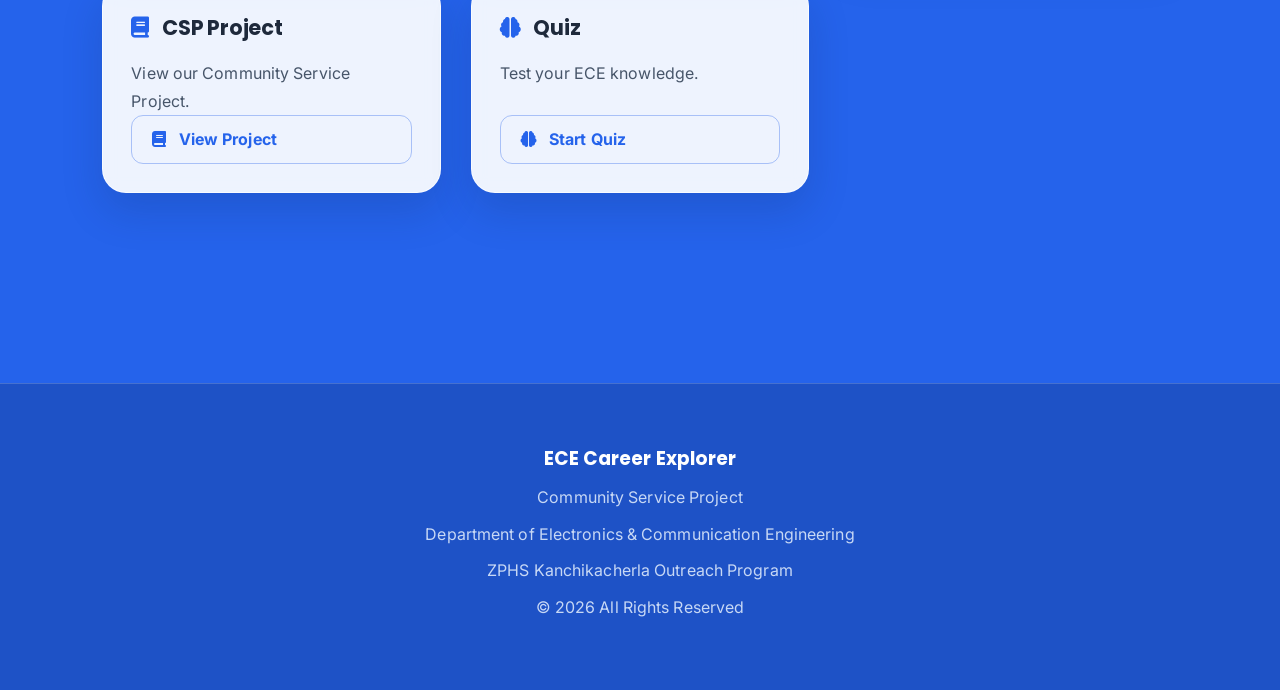
==== commit 702ab6a6: "Stable backup after update" ====
--- a/index.html
+++ b/index.html
@@ -18,7 +18,7 @@
     <link rel="icon" href="favicon.svg" type="image/svg+xml">
     <link rel="stylesheet" href="style.css">
 
-    <link href="https://fonts.googleapis.com/css2?family=Orbitron:wght@400;600;700&family=Inter:wght@300;400;500;600;700&display=swap"
+    <link href="https://fonts.googleapis.com/css2?family=Poppins:wght@400;500;600;700;800&family=Orbitron:wght@400;600;700&family=Inter:wght@300;400;500;600;700&display=swap"
         rel="stylesheet">
 
     <link rel="stylesheet"
--- a/style.css
+++ b/style.css
@@ -1,22 +1,29 @@
 /* ============================================================
-   ECE CAREER EXPLORER — Unified Dark "Instrument" Theme
-   Deep navy base · phosphor-green + cyan accents · metallic cards
-   Inter (body) · Orbitron (display) — matches the CRO loader
+   ECE CAREER EXPLORER — "Orange Pixel" Blue Theme
+   Royal-blue → azure background · flowing waves · light frosted cards
+   Poppins (display/logo) · Inter (body)
    ============================================================ */
 
 :root{
-    --bg-0:#0a1224;
-    --bg-1:#0d1730;
-    --panel:rgba(255,255,255,.085);
-    --panel-2:rgba(255,255,255,.12);
-    --border:rgba(255,255,255,.14);
-    --border-glow:rgba(0,212,255,.40);
-    --text:#dbe6f5;
-    --head:#f7faff;
-    --muted:#a4b2c8;
-    --cyan:#00d4ff;
-    --teal:#22d3ee;
-    --green:#3dff9e;
+    --blue-900:#1e3a8a;
+    --blue-700:#2563eb;
+    --blue-500:#3b82f6;
+    --blue-400:#38bdf8;
+    --ink:#1e293b;
+    --ink-soft:#475569;
+    --card:#ffffff;
+    --card-soft:rgba(255,255,255,.92);
+    --text:#eaf2ff;
+    --head:#ffffff;
+    --muted:#c7d8f5;
+    --accent:#38bdf8;
+    --accent-2:#6366f1;
+    --pink:#f472b6;
+    --yellow:#fde047;
+    --teal:#2dd4bf;
+    --purple:#a78bfa;
+    --border:rgba(255,255,255,.18);
+    --shadow-card:0 18px 40px rgba(15,40,90,.18);
 }
 
 html{ scroll-behavior:smooth; }
@@ -30,239 +37,276 @@
 
 body{
     font-family:'Inter',sans-serif;
-    background:var(--bg-0);
+    background:var(--blue-700);
     color:var(--text);
     overflow-x:hidden;
-    padding-top:110px;
+    padding-top:96px;
     -webkit-font-smoothing:antialiased;
-}
-
-/* ---------- SHARED BACKGROUND (loader "opened up") ---------- */
+    line-height:1.65;
+    letter-spacing:.1px;
+}
+
+h1,h2,h3,h4,.logo,.cro-brand{
+    font-family:'Poppins',sans-serif;
+}
+
+/* ============================================================
+   BACKGROUND — royal blue → azure + flowing waves + dots
+   ============================================================ */
 
 .background{
     position:fixed;
-    top:0;
-    left:0;
-    width:100%;
-    height:100%;
+    inset:0;
+    z-index:-3;
     background:
-        radial-gradient(120% 80% at 50% -10%,rgba(34,211,238,.16),transparent 55%),
-        radial-gradient(90% 70% at 50% 0%,rgba(61,255,158,.08),transparent 60%),
-        linear-gradient(180deg,#0c1630 0%,#0a1224 45%,#070d1c 100%);
-    z-index:-2;
-}
-
+        radial-gradient(120% 90% at 80% 0%,rgba(56,189,248,.45),transparent 55%),
+        linear-gradient(135deg,#1e3a8a 0%,#2563eb 45%,#3b82f6 72%,#38bdf8 100%);
+}
+
+/* flowing wave bands across the lower area — seamless translateX loops */
+.background::before,
 .background::after{
     content:"";
     position:absolute;
-    width:700px;
-    height:700px;
-    top:8%;
-    left:50%;
-    transform:translateX(-50%);
-    background:radial-gradient(circle,rgba(0,212,255,.14),transparent 70%);
-    filter:blur(90px);
+    left:-50%;
+    width:200%;
+    height:340px;
+    background-repeat:repeat-x;
+    background-size:50% 100%;
     pointer-events:none;
-}
-
-/* faint circuit texture for depth */
+    opacity:.5;
+}
+
+.background::before{
+    bottom:6%;
+    background-image:
+        url("data:image/svg+xml;utf8,<svg xmlns='http://www.w3.org/2000/svg' width='1200' height='340' viewBox='0 0 1200 340' preserveAspectRatio='none'><path d='M0,170 C150,90 300,90 450,170 C600,250 750,250 900,170 C1050,90 1150,110 1200,150 L1200,340 L0,340 Z' fill='rgba(255,255,255,0.10)'/></svg>");
+    animation:waveFlow 22s linear infinite;
+}
+
+.background::after{
+    bottom:0;
+    height:300px;
+    background-image:
+        url("data:image/svg+xml;utf8,<svg xmlns='http://www.w3.org/2000/svg' width='1200' height='300' viewBox='0 0 1200 300' preserveAspectRatio='none'><path d='M0,150 C200,60 400,240 600,150 C800,60 1000,240 1200,150 L1200,300 L0,300 Z' fill='rgba(167,139,250,0.10)'/></svg>");
+    animation:waveFlowReverse 30s linear infinite;
+}
+
+@keyframes waveFlow{
+    from{ transform:translateX(0); }
+    to{ transform:translateX(50%); }
+}
+
+@keyframes waveFlowReverse{
+    from{ transform:translateX(0); }
+    to{ transform:translateX(-50%); }
+}
+
+/* thin curved hairlines like the reference */
 .circuit-overlay{
     position:fixed;
     inset:0;
+    z-index:-2;
+    pointer-events:none;
     background:
-        linear-gradient(180deg,rgba(10,18,36,.55),rgba(7,13,28,.78)),
-        url("assets/images/site-bg.png");
-    background-size:cover;
-    background-position:center;
-    background-attachment:fixed;
-    opacity:.5;
+        radial-gradient(60% 50% at 110% 30%,transparent 49%,rgba(255,255,255,.10) 50%,transparent 51%),
+        radial-gradient(70% 60% at -10% 70%,transparent 49%,rgba(255,255,255,.08) 50%,transparent 51%);
+    opacity:.7;
+}
+
+/* faint floating accent dots */
+.floating-icon{
+    position:fixed;
     z-index:-1;
     pointer-events:none;
-}
-
-.floating-icon{
-    position:fixed;
-    font-size:40px;
-    opacity:0.07;
-    z-index:0;
-    pointer-events:none;
-    animation:float 8s ease-in-out infinite;
-}
-
-.icon1{ top:15%; left:5%; }
-.icon2{ top:35%; right:8%; }
-.icon3{ top:60%; left:8%; }
-.icon4{ top:75%; right:10%; }
-
-@keyframes float{
-    0%{ transform:translateY(0); }
-    50%{ transform:translateY(-20px); }
-    100%{ transform:translateY(0); }
-}
-
-/* ---------- NAVBAR ---------- */
+    width:14px;
+    height:14px;
+    border-radius:50%;
+    animation:dotFloat 9s ease-in-out infinite;
+}
+
+.floating-icon i{ display:none; }
+
+.icon1{ top:18%; left:7%; background:var(--pink); box-shadow:0 0 16px rgba(244,114,182,.7); }
+.icon2{ top:30%; right:10%; background:var(--yellow); box-shadow:0 0 16px rgba(253,224,71,.7); animation-delay:-2s; }
+.icon3{ top:62%; left:9%; background:var(--teal); box-shadow:0 0 16px rgba(45,212,191,.7); animation-delay:-4s; }
+.icon4{ top:74%; right:12%; background:var(--purple); box-shadow:0 0 16px rgba(167,139,250,.7); animation-delay:-6s; }
+
+@keyframes dotFloat{
+    0%,100%{ transform:translateY(0); opacity:.55; }
+    50%{ transform:translateY(-24px); opacity:.9; }
+}
+
+/* ============================================================
+   NAVBAR — translucent glass pill · hidden slide-in menu (all sizes)
+   ============================================================ */
 
 nav{
     position:fixed;
     top:18px;
     left:50%;
     transform:translateX(-50%);
-    width:92%;
-    max-width:1200px;
+    width:94%;
+    max-width:1180px;
     display:flex;
     justify-content:space-between;
     align-items:center;
-    padding:12px 22px;
-    background:rgba(13,23,48,.72);
-    backdrop-filter:blur(20px);
+    padding:10px 14px;
+    gap:16px;
+    background:linear-gradient(180deg,rgba(255,255,255,.22),rgba(255,255,255,.10));
+    backdrop-filter:blur(22px) saturate(150%);
+    -webkit-backdrop-filter:blur(22px) saturate(150%);
     border:1px solid var(--border);
-    border-radius:18px;
-    box-shadow:
-        0 10px 40px rgba(0,0,0,.45),
-        inset 0 1px 0 rgba(255,255,255,.06),
-        0 0 0 1px rgba(0,212,255,.05);
+    border-radius:999px;
+    box-shadow:0 14px 40px rgba(15,35,80,.25),inset 0 1px 0 rgba(255,255,255,.3);
     z-index:9998;
 }
 
 .home-icon{
-    width:36px;
-    height:36px;
+    width:42px;
+    height:42px;
     font-size:15px;
     display:flex;
     align-items:center;
     justify-content:center;
-    border-radius:11px;
-    background:linear-gradient(145deg,rgba(255,255,255,.10),rgba(255,255,255,.03));
-    border:1px solid var(--border);
-    color:var(--head);
+    border-radius:50%;
+    background:linear-gradient(150deg,rgba(255,255,255,.4),rgba(255,255,255,.12));
+    border:1px solid rgba(255,255,255,.4);
+    color:#fff;
     text-decoration:none;
     flex-shrink:0;
     transition:.3s;
 }
 
 .home-icon:hover{
-    color:var(--cyan);
-    border-color:var(--border-glow);
-    box-shadow:0 0 18px rgba(0,212,255,.35);
-    transform:translateY(-2px);
+    transform:translateY(-2px) scale(1.05);
+    box-shadow:0 0 20px rgba(255,255,255,.5);
 }
 
 .logo{
-    display:flex;
+    flex:1;
+    text-align:center;
+    font-size:1.1rem;
+    font-weight:700;
+    letter-spacing:.4px;
+    color:#fff;
+    white-space:nowrap;
+    overflow:hidden;
+    text-overflow:ellipsis;
+    text-shadow:0 2px 10px rgba(0,0,0,.18);
+}
+
+/* Hamburger — shown on ALL viewports */
+.menu-toggle{
+    display:flex;
+    width:44px;
+    height:44px;
     align-items:center;
-    gap:10px;
-    font-family:'Orbitron',sans-serif;
-    font-size:1.05rem;
-    font-weight:700;
-    letter-spacing:.5px;
-    color:var(--head);
-    white-space:nowrap;
-}
-
+    justify-content:center;
+    background:linear-gradient(150deg,rgba(255,255,255,.4),rgba(255,255,255,.12));
+    border:1px solid rgba(255,255,255,.4);
+    border-radius:14px;
+    font-size:22px;
+    color:#fff;
+    cursor:pointer;
+    flex-shrink:0;
+    transition:.25s;
+}
+
+.menu-toggle:hover{
+    box-shadow:0 0 18px rgba(255,255,255,.45);
+    transform:translateY(-1px);
+}
+
+.menu-toggle[aria-expanded="true"]{
+    box-shadow:0 0 18px rgba(255,255,255,.5);
+}
+
+/* slide-in panel — hidden by default on every screen size */
 #nav-links{
     display:flex;
+    flex-direction:column;
     list-style:none;
-    gap:26px;
-    align-items:center;
-}
-
-nav a{
-    position:relative;
+    gap:6px;
+    position:fixed;
+    top:74px;
+    right:max(12px,calc(50% - 590px));
+    width:250px;
+    padding:12px;
+    background:linear-gradient(180deg,rgba(30,58,138,.96),rgba(37,99,235,.96));
+    backdrop-filter:blur(18px);
+    -webkit-backdrop-filter:blur(18px);
+    border:1px solid rgba(255,255,255,.22);
+    border-radius:20px;
+    box-shadow:0 22px 50px rgba(10,25,60,.45);
+    transform-origin:top right;
+    opacity:0;
+    transform:translateY(-12px) scale(.96);
+    pointer-events:none;
+    transition:opacity .28s ease,transform .28s cubic-bezier(.2,.8,.2,1);
+    z-index:9999;
+}
+
+#nav-links.active{
+    opacity:1;
+    transform:translateY(0) scale(1);
+    pointer-events:auto;
+}
+
+#nav-links li{ list-style:none; width:100%; }
+
+nav #nav-links a{
+    display:block;
+    width:100%;
+    padding:13px 16px;
+    border-radius:14px;
     text-decoration:none;
-    color:var(--text);
-    font-size:0.95rem;
-    font-weight:500;
-    padding:4px 2px;
-    transition:color .3s;
-}
-
-/* animated metallic / cyan shine sweep on hover & active */
+    color:#eaf2ff;
+    font-size:.96rem;
+    font-weight:600;
+    letter-spacing:.3px;
+    transition:.25s;
+}
+
 nav #nav-links a:hover,
 nav #nav-links a.active{
-    background:linear-gradient(
-        100deg,
-        #cfe8ff 0%,
-        var(--cyan) 25%,
-        #ffffff 50%,
-        var(--teal) 75%,
-        #cfe8ff 100%
-    );
-    background-size:220% auto;
-    -webkit-background-clip:text;
-    background-clip:text;
-    -webkit-text-fill-color:transparent;
-    color:transparent;
-    animation:textShine 2.2s linear infinite;
-    text-shadow:0 0 18px rgba(0,212,255,.35);
-}
-
-nav #nav-links a.active{
-    font-weight:700;
-}
-
-nav #nav-links a.active::after{
-    content:"";
-    position:absolute;
-    left:0;
-    right:0;
-    bottom:-6px;
-    height:2px;
-    background:linear-gradient(90deg,transparent,var(--cyan),transparent);
-    box-shadow:0 0 10px var(--cyan);
-}
-
-@keyframes textShine{
-    0%{ background-position:0% center; }
-    100%{ background-position:220% center; }
-}
-
-/* Hamburger — hidden on desktop */
-.menu-toggle{
-    display:none;
-    width:46px;
-    height:46px;
+    background:linear-gradient(135deg,rgba(255,255,255,.28),rgba(255,255,255,.12));
+    color:#fff;
+    box-shadow:inset 0 0 0 1px rgba(255,255,255,.3);
+}
+
+nav #nav-links a.active{ font-weight:700; }
+
+/* ---------- BACK ARROW ---------- */
+
+.back-arrow{
+    position:fixed;
+    top:88px;
+    left:20px;
+    width:44px;
+    height:44px;
+    display:flex;
     align-items:center;
     justify-content:center;
-    background:linear-gradient(145deg,rgba(255,255,255,.10),rgba(255,255,255,.03));
-    border:1px solid var(--border);
-    border-radius:12px;
-    box-shadow:0 4px 15px rgba(0,0,0,.4);
-    font-size:24px;
-    color:var(--head);
+    background:linear-gradient(150deg,rgba(255,255,255,.32),rgba(255,255,255,.1));
+    backdrop-filter:blur(12px);
+    border:1px solid rgba(255,255,255,.35);
+    border-radius:14px;
+    box-shadow:0 10px 24px rgba(15,35,80,.25);
+    color:#fff;
     cursor:pointer;
-}
-
-/* ---------- BACK ARROW ---------- */
-
-.back-arrow{
-    position:fixed;
-    top:95px;
-    left:20px;
-    width:42px;
-    height:42px;
-    display:flex;
-    align-items:center;
-    justify-content:center;
-    background:rgba(13,23,48,.8);
-    backdrop-filter:blur(10px);
-    border:1px solid var(--border);
-    border-radius:12px;
-    box-shadow:0 8px 20px rgba(0,0,0,.4);
-    color:var(--text);
-    cursor:pointer;
-    opacity:.9;
-    z-index:9999;
+    z-index:9997;
     transition:.3s;
 }
 
 .back-arrow:hover{
     transform:translateY(-2px);
-    color:var(--cyan);
-    border-color:var(--border-glow);
-    box-shadow:0 0 18px rgba(0,212,255,.3);
-}
-
-/* ---------- HERO ---------- */
+    box-shadow:0 0 20px rgba(255,255,255,.45);
+}
+
+/* ============================================================
+   HERO
+   ============================================================ */
 
 .hero{
     min-height:60vh;
@@ -270,12 +314,12 @@
     justify-content:center;
     align-items:center;
     text-align:center;
-    padding:120px 20px 20px;
+    padding:110px 20px 20px;
 }
 
 .hero-content{
     display:flex;
-    justify-content:space-between;
+    justify-content:center;
     align-items:center;
     gap:50px;
     width:100%;
@@ -284,39 +328,26 @@
 
 .hero-left{ flex:1; width:100%; }
 
-.hero-right{
-    flex:1;
-    display:flex;
-    flex-direction:column;
-    align-items:center;
-    justify-content:center;
-}
-
 .hero p{
-    margin-top:20px;
-    font-size:1.2rem;
-    max-width:800px;
-    margin-left:auto;
-    margin-right:auto;
+    margin:22px auto 0;
+    font-size:1.18rem;
+    max-width:820px;
     color:var(--muted);
-    line-height:1.8;
+    line-height:1.85;
 }
 
 .metal-title{
-    position:relative;
-    font-family:'Orbitron',sans-serif;
-    font-size:4.5rem;
-    font-weight:700;
+    font-family:'Poppins',sans-serif;
+    font-size:4.2rem;
+    font-weight:800;
     line-height:1.05;
-    background:linear-gradient(180deg,#ffffff 0%,#9fdcff 55%,#3aa8ff 100%);
-    -webkit-background-clip:text;
-    background-clip:text;
-    -webkit-text-fill-color:transparent;
-    text-shadow:0 0 40px rgba(0,212,255,.25);
+    letter-spacing:-1px;
+    color:#fff;
+    text-shadow:0 6px 30px rgba(10,30,80,.4);
 }
 
 .buttons{
-    margin-top:35px;
+    margin-top:34px;
     display:flex;
     flex-direction:column;
     align-items:center;
@@ -325,35 +356,37 @@
 
 .primary-btn,
 .secondary-btn{
-    padding:15px 30px;
+    padding:15px 32px;
     border:none;
     cursor:pointer;
-    border-radius:12px;
+    border-radius:14px;
     font-size:1rem;
     font-weight:600;
-    transition:.4s ease;
+    transition:.35s ease;
     text-decoration:none;
 }
 
 .primary-btn{
-    background:linear-gradient(135deg,#00d4ff,#6a5cff);
-    color:#06121f;
-    box-shadow:0 8px 24px rgba(0,180,255,.3);
+    background:linear-gradient(135deg,#fbbf24,#f97316);
+    color:#3a1d00;
+    box-shadow:0 10px 26px rgba(249,115,22,.4);
 }
 
 .secondary-btn{
-    background:rgba(255,255,255,.04);
-    border:1px solid var(--border);
-    color:var(--head);
+    background:rgba(255,255,255,.14);
+    border:1px solid rgba(255,255,255,.4);
+    color:#fff;
 }
 
 .primary-btn:hover,
 .secondary-btn:hover{
-    transform:translateY(-5px);
-    box-shadow:0 0 28px rgba(0,212,255,.45);
-}
-
-/* ---------- STATS ---------- */
+    transform:translateY(-4px);
+    box-shadow:0 14px 32px rgba(0,0,0,.25);
+}
+
+/* ============================================================
+   STATS
+   ============================================================ */
 
 .stats{
     display:flex;
@@ -365,28 +398,30 @@
 
 .stat-card{
     width:220px;
-    padding:25px;
+    padding:28px 22px;
     text-align:center;
 }
 
 .stat-card h2{
-    color:var(--cyan);
-    font-family:'Orbitron',sans-serif;
-    font-size:2rem;
-    margin-bottom:10px;
-    text-shadow:0 0 18px rgba(0,212,255,.3);
-}
-
-.stat-card p{ color:var(--head); font-weight:600; }
+    color:var(--blue-700);
+    font-family:'Poppins',sans-serif;
+    font-size:2.2rem;
+    font-weight:800;
+    margin-bottom:8px;
+}
+
+.stat-card p{ color:var(--ink); font-weight:700; }
 
 .stat-card span{
     display:block;
-    margin-top:10px;
-    font-size:0.8rem;
-    color:var(--muted);
-}
-
-/* ---------- SECTION TITLE ---------- */
+    margin-top:8px;
+    font-size:.8rem;
+    color:var(--ink-soft);
+}
+
+/* ============================================================
+   SECTION TITLE
+   ============================================================ */
 
 .section-title{
     text-align:center;
@@ -395,24 +430,27 @@
 }
 
 .section-title span{
-    color:var(--teal);
-    letter-spacing:2px;
-    font-size:0.9rem;
-    font-weight:600;
+    display:inline-block;
+    letter-spacing:3px;
+    font-size:.82rem;
+    font-weight:700;
     text-transform:uppercase;
+    color:#fde047;
 }
 
 .section-title h2{
-    margin-top:15px;
-    font-size:2.8rem;
-    font-family:'Orbitron',sans-serif;
-    color:var(--head);
+    margin-top:14px;
+    font-size:2.7rem;
+    font-family:'Poppins',sans-serif;
+    font-weight:700;
+    letter-spacing:-.5px;
+    color:#fff;
 }
 
 .section-title p{
-    margin-top:20px;
+    margin-top:18px;
     color:var(--muted);
-    line-height:1.8;
+    line-height:1.85;
 }
 
 .premium-divider{
@@ -426,18 +464,20 @@
 .premium-divider span{
     width:120px;
     height:2px;
-    background:linear-gradient(90deg,transparent,var(--cyan),transparent);
+    background:linear-gradient(90deg,transparent,#fff,transparent);
 }
 
 .divider-dot{
     width:12px;
     height:12px;
     border-radius:50%;
-    background:var(--cyan);
-    box-shadow:0 0 15px var(--cyan);
-}
-
-/* ---------- SHARED SECTIONS ---------- */
+    background:#fde047;
+    box-shadow:0 0 15px rgba(253,224,71,.7);
+}
+
+/* ============================================================
+   SHARED SECTIONS + GRIDS
+   ============================================================ */
 
 .ece-section,
 .career-section,
@@ -446,7 +486,7 @@
 .about-project-section,
 .team-section,
 .quiz-section{
-    padding:120px 8%;
+    padding:110px 8%;
 }
 
 .ece-grid,
@@ -463,7 +503,9 @@
 .career-grid,
 .future-grid{ margin-top:70px; }
 
-/* ---------- METALLIC GLASS CARD BASE ---------- */
+/* ============================================================
+   LIGHT FROSTED CARDS — no more black boxes
+   ============================================================ */
 
 .ece-card,
 .career-card,
@@ -481,23 +523,19 @@
     position:relative;
     isolation:isolate;
     overflow:hidden;
-    background:
-        linear-gradient(145deg,rgba(255,255,255,.08),rgba(255,255,255,.02)) ,
-        var(--panel);
-    border:1px solid var(--border);
+    background:var(--card-soft);
+    border:1px solid rgba(255,255,255,.7);
     border-radius:20px;
-    box-shadow:
-        0 12px 34px rgba(0,0,0,.45),
-        inset 0 1px 0 rgba(255,255,255,.08);
-    backdrop-filter:blur(14px);
+    box-shadow:var(--shadow-card);
+    backdrop-filter:blur(8px);
+    color:var(--ink);
     animation:cardFloat 7s ease-in-out infinite;
 }
 
-/* brushed-metal sheen sweep */
+/* subtle sheen sweep */
 .ece-card::after,
 .career-card::after,
 .future-card::after,
-.stat-card::after,
 .team-card::after,
 .roadmap-card::after,
 .info-card::after,
@@ -511,14 +549,13 @@
     position:absolute;
     inset:0;
     z-index:-1;
-    background:linear-gradient(115deg,transparent 38%,rgba(255,255,255,.14) 50%,transparent 62%);
+    background:linear-gradient(115deg,transparent 40%,rgba(56,189,248,.12) 50%,transparent 60%);
     background-size:250% 100%;
     background-position:150% 0;
-    animation:cardSheen 6s linear infinite;
+    animation:cardSheen 7s linear infinite;
     pointer-events:none;
 }
 
-/* staggered timing so the grid feels alive, not uniform */
 .ece-card:nth-child(2n),
 .career-card:nth-child(2n),
 .future-card:nth-child(2n),
@@ -531,14 +568,9 @@
 .info-card:nth-child(3n),
 .team-card:nth-child(3n){ animation-delay:-4.1s; }
 
-.ece-card::after{ animation-delay:-1s; }
-.ece-card:nth-child(2n)::after{ animation-delay:-3s; }
-.ece-card:nth-child(3n)::after{ animation-delay:-5s; }
-
 @keyframes cardFloat{
-    0%{ transform:translateY(0); }
+    0%,100%{ transform:translateY(0); }
     50%{ transform:translateY(-8px); }
-    100%{ transform:translateY(0); }
 }
 
 @keyframes cardSheen{
@@ -546,7 +578,6 @@
     60%,100%{ background-position:-150% 0; }
 }
 
-/* hover: pause float, clean lift + glow */
 .ece-card:hover,
 .career-card:hover,
 .future-card:hover,
@@ -556,93 +587,154 @@
 .info-card:hover{
     animation-play-state:paused;
     transform:translateY(-10px);
-    border-color:var(--border-glow);
-    box-shadow:
-        0 20px 44px rgba(0,0,0,.55),
-        0 0 30px rgba(0,212,255,.22);
+    box-shadow:0 26px 50px rgba(15,40,90,.28);
 }
 
 .ece-card{
-    border-radius:25px;
+    border-radius:24px;
     padding:28px;
     min-height:120px;
     display:flex;
     flex-direction:column;
     width:100%;
 }
+
+/* card text colors (dark on light) */
+.ece-card h3,
+.career-card h3,
+.future-card h3,
+.team-card h3,
+.info-card h3,
+.roadmap-card h3,
+.about-card h3,
+.feature-card h3,
+.about-project-card h3,
+.objective-card h3,
+.project-title-card h3{
+    margin-bottom:14px;
+    font-size:1.3rem;
+    font-weight:700;
+    color:var(--ink);
+    letter-spacing:-.2px;
+}
+
+.ece-card p,
+.career-card p,
+.future-card p,
+.team-card p,
+.info-card p,
+.roadmap-card p,
+.about-card p,
+.feature-card p,
+.about-project-card p,
+.objective-card p,
+.project-title-card p{
+    color:var(--ink-soft);
+    line-height:1.75;
+}
+
+.ece-card a{
+    margin-top:auto;
+    display:inline-block;
+    color:var(--blue-700);
+    text-decoration:none;
+    font-weight:700;
+    padding:10px 20px;
+    border:1px solid rgba(37,99,235,.35);
+    border-radius:12px;
+    transition:.3s;
+}
+
+.ece-card a:hover{
+    background:var(--blue-700);
+    color:#fff;
+    box-shadow:0 8px 20px rgba(37,99,235,.35);
+}
+
+.card-btn{
+    width:100%;
+    margin-top:auto;
+    display:inline-block;
+    text-align:center;
+    padding:16px;
+    border:none;
+    border-radius:14px;
+    background:linear-gradient(135deg,#2563eb,#38bdf8);
+    color:#fff;
+    font-size:1rem;
+    font-weight:700;
+    text-decoration:none;
+    transition:.3s ease;
+    box-shadow:0 8px 20px rgba(37,99,235,.3);
+}
+
+.card-btn:hover{
+    transform:translateY(-3px);
+    box-shadow:0 12px 28px rgba(37,99,235,.45);
+}
+
+.career-card,
+.future-card{
+    border-radius:24px;
+    padding:35px;
+    text-align:center;
+}
+
+/* ============================================================
+   ICON CHIPS — rounded, friendly, soft glow
+   ============================================================ */
 
 .icon,
 .career-icon,
 .future-icon,
 .team-icon,
 .info-icon{
-    font-size:3rem;
-    margin-bottom:18px;
-}
-
-.ece-card h3,
-.career-card h3,
-.future-card h3{
-    margin-bottom:15px;
-    font-size:1.3rem;
-    color:var(--head);
-}
-
-.ece-card p,
-.career-card p,
-.future-card p{
-    color:var(--muted);
-    line-height:1.7;
-}
-
-.ece-card a{
-    margin-top:auto;
-    display:inline-block;
-    color:var(--cyan);
-    text-decoration:none;
-    font-weight:600;
-    padding:10px 20px;
-    border:1px solid rgba(0,212,255,.4);
-    border-radius:10px;
-    transition:0.3s;
-}
-
-.ece-card a:hover{
-    background:var(--cyan);
-    color:#06121f;
-    box-shadow:0 0 18px rgba(0,212,255,.4);
-}
-
-.card-btn{
-    width:100%;
-    margin-top:auto;
-    display:inline-block;
-    text-align:center;
-    padding:16px;
-    border:none;
-    border-radius:14px;
-    background:linear-gradient(135deg,#00cfff,#009dff);
-    color:#06121f;
-    font-size:1rem;
-    font-weight:700;
-    text-decoration:none;
-    transition:.3s ease;
-    box-shadow:0 8px 20px rgba(0,180,255,.3);
-}
-
-.card-btn:hover{
-    transform:translateY(-3px);
-    box-shadow:0 12px 28px rgba(0,180,255,.45);
-}
-
-.career-card,
-.future-card{
-    border-radius:25px;
-    padding:35px;
-    text-align:center;
-}
-
-/* ---------- ROADMAP ---------- */
+    display:inline-flex;
+    align-items:center;
+    justify-content:center;
+    width:64px;
+    height:64px;
+    margin-bottom:20px;
+    font-size:1.6rem;
+    border-radius:18px;
+    background:linear-gradient(150deg,#2563eb,#38bdf8);
+    box-shadow:0 10px 24px rgba(37,99,235,.35);
+}
+
+.career-card .career-icon,
+.future-card .future-icon,
+.team-card .team-icon,
+.info-card .info-icon{
+    margin-left:auto;
+    margin-right:auto;
+}
+
+.icon i,
+.career-icon i,
+.future-icon i,
+.team-icon i,
+.info-icon i{
+    color:#fff;
+    font-size:1.5rem;
+}
+
+.ece-card h3 i,
+.career-card h3 i,
+.future-card h3 i,
+.roadmap-card h3 i,
+.about-project-card h3 i,
+.objective-card h3 i,
+.about-card h3 i,
+.feature-card h3 i{
+    color:var(--blue-700);
+    margin-right:9px;
+}
+
+.ece-card a i{ margin-right:8px; }
+
+/* ============================================================
+   ROADMAP
+   ============================================================ */
 
 .roadmap-container{
     margin-top:70px;
@@ -654,7 +746,7 @@
 .roadmap-card{
     width:100%;
     max-width:700px;
-    border-radius:25px;
+    border-radius:24px;
     padding:30px;
     text-align:center;
 }
@@ -664,19 +756,19 @@
 .roadmap-step h3{
     margin-bottom:15px;
     font-size:1.5rem;
-    color:var(--head) !important;
+    color:var(--ink) !important;
 }
 
 .roadmap-card p{
-    color:var(--muted) !important;
+    color:var(--ink-soft) !important;
     line-height:1.8;
 }
 
 .roadmap-arrow{
     font-size:2rem;
-    color:var(--cyan);
+    color:#fff;
     margin:25px 0;
-    text-shadow:0 0 15px rgba(0,212,255,.4);
+    text-shadow:0 0 15px rgba(255,255,255,.5);
 }
 
 .roadmap-branches{
@@ -687,7 +779,9 @@
     max-width:900px;
 }
 
-/* ---------- ABOUT / PROJECT / TEAM ---------- */
+/* ============================================================
+   ABOUT / PROJECT / TEAM
+   ============================================================ */
 
 .about-grid{
     display:grid;
@@ -706,32 +800,26 @@
     max-width:900px;
     margin:60px auto 0;
     padding:40px;
-    border-radius:25px;
+    border-radius:24px;
 }
 
 .about-project-card h3,
-.objective-card h3{
-    text-align:center;
-    margin-bottom:20px;
-    color:var(--head);
-}
+.objective-card h3{ text-align:center; }
 
 .about-project-card p,
 .objective-card p{
     text-align:center;
-    color:var(--muted);
+    max-width:700px;
+    margin:0 auto;
     line-height:1.8;
-    max-width:700px;
-    margin-left:auto;
-    margin-right:auto;
 }
 
 .project-details{ margin-top:30px; }
 
 .detail-item{
     padding:15px 0;
-    border-bottom:1px solid rgba(255,255,255,.08);
-    color:var(--text);
+    border-bottom:1px solid rgba(15,40,90,.12);
+    color:var(--ink);
 }
 
 .team-grid{
@@ -742,16 +830,16 @@
 }
 
 .team-card{
-    border-radius:25px;
+    border-radius:24px;
     padding:30px;
     text-align:center;
-    color:var(--text);
-}
-
-.team-card h3{ color:var(--head); }
-.team-card span{ color:var(--teal); }
-
-/* ---------- PROJECT OVERVIEW ---------- */
+}
+
+.team-card span{ color:var(--blue-700); font-weight:600; }
+
+/* ============================================================
+   PROJECT OVERVIEW
+   ============================================================ */
 
 .project-overview{ margin-top:60px; }
 
@@ -759,31 +847,23 @@
     padding:50px;
     text-align:center;
     margin-bottom:40px;
-    border-radius:25px;
+    border-radius:24px;
 }
 
 .project-badge{
     display:inline-block;
     padding:10px 20px;
     border-radius:30px;
-    background:rgba(0,212,255,.10);
-    border:1px solid rgba(0,212,255,.3);
-    color:var(--cyan);
+    background:rgba(37,99,235,.1);
+    border:1px solid rgba(37,99,235,.3);
+    color:var(--blue-700);
     margin-bottom:20px;
-    font-weight:600;
-}
-
-.project-title-card h3{
-    font-size:2rem;
-    margin-bottom:20px;
-    color:var(--head);
-}
-
-.project-title-card p{
-    color:var(--muted);
-    max-width:700px;
-    margin:auto;
-}
+    font-weight:700;
+}
+
+.project-title-card h3{ font-size:2rem; }
+
+.project-title-card p{ max-width:700px; margin:auto; }
 
 .project-info-grid{
     display:grid;
@@ -798,16 +878,15 @@
     text-align:center;
 }
 
-.info-card h3{ color:var(--head); }
-.info-card p{ color:var(--muted); }
-
 .objective-card{
     padding:40px;
     text-align:center;
-    border-radius:25px;
-}
-
-/* ---------- QUIZ ---------- */
+    border-radius:24px;
+}
+
+/* ============================================================
+   QUIZ
+   ============================================================ */
 
 .quiz-container{
     max-width:900px;
@@ -820,10 +899,7 @@
     margin-bottom:25px;
 }
 
-.quiz-card h3{
-    margin-bottom:20px;
-    color:var(--head);
-}
+.quiz-card h3{ margin-bottom:20px; color:var(--ink); }
 
 .quiz-card label,
 .quiz-container label,
@@ -833,24 +909,22 @@
     margin:12px 0;
     padding:12px 16px;
     cursor:pointer;
-    color:#dbe6f5 !important;
+    color:var(--ink) !important;
     font-weight:500 !important;
-    opacity:1 !important;
-    background:rgba(255,255,255,.03);
-    border:1px solid var(--border);
+    background:rgba(37,99,235,.05);
+    border:1px solid rgba(37,99,235,.18);
     border-radius:12px;
     transition:.25s;
 }
 
 .quiz-card label:hover{
-    border-color:var(--border-glow);
-    background:rgba(0,212,255,.07);
+    border-color:rgba(37,99,235,.5);
+    background:rgba(37,99,235,.1);
 }
 
 input[type="radio"]{
-    accent-color:var(--cyan);
+    accent-color:var(--blue-700);
     margin-right:10px;
-    opacity:1 !important;
 }
 
 .quiz-btn{
@@ -860,50 +934,49 @@
     border-radius:15px;
     font-size:1rem;
     font-weight:700;
-    color:#06121f;
-    background:linear-gradient(135deg,#00d4ff,#5b8bff);
+    color:#fff;
+    background:linear-gradient(135deg,#2563eb,#38bdf8);
     cursor:pointer;
-    transition:.4s;
+    transition:.35s;
 }
 
 .quiz-btn:hover{
     transform:translateY(-3px);
-    box-shadow:0 0 22px rgba(0,212,255,.4);
+    box-shadow:0 12px 28px rgba(37,99,235,.4);
 }
 
 #quiz-result{
     margin-top:30px;
     text-align:center;
     font-size:1.3rem;
-    font-weight:600;
-    color:var(--green);
-    text-shadow:0 0 16px rgba(61,255,158,.35);
-}
-
-/* ---------- FOOTER ---------- */
+    font-weight:700;
+    color:#fff;
+    text-shadow:0 2px 12px rgba(0,0,0,.2);
+}
+
+/* ============================================================
+   FOOTER
+   ============================================================ */
 
 footer,
 .footer{
     text-align:center;
     padding:60px 20px;
     margin-top:80px;
-    border-top:1px solid rgba(255,255,255,.08);
+    border-top:1px solid rgba(255,255,255,.18);
     color:var(--muted);
-    background:rgba(0,0,0,.25);
+    background:rgba(15,35,90,.25);
 }
 
 footer h3,
 .footer h3{
-    color:var(--head);
-    font-family:'Orbitron',sans-serif;
+    color:#fff;
+    font-family:'Poppins',sans-serif;
     margin-bottom:10px;
 }
 
 footer p,
-.footer p{
-    margin:10px 0;
-    color:var(--muted);
-}
+.footer p{ margin:10px 0; color:var(--muted); }
 
 /* ---------- SCROLL OFFSET ---------- */
 
@@ -916,7 +989,7 @@
 .fade-in{
     opacity:0;
     transform:translateY(40px);
-    transition:all 0.8s ease;
+    transition:all .8s ease;
 }
 
 .fade-in.show{
@@ -925,38 +998,62 @@
 }
 
 /* ============================================================
-   LOADER — COMPACT CRO / OSCILLOSCOPE INSTRUMENT
+   LOADER — COMPACT CRO ON THE BLUE WAVE BACKGROUND
    ============================================================ */
 
 #loader{
     position:fixed;
-    top:0;
-    left:0;
-    width:100%;
-    height:100%;
-    background:
-        radial-gradient(120% 80% at 50% 38%,rgba(34,211,238,.12),transparent 55%),
-        radial-gradient(circle at 50% 40%,#15223c,#0a1120 72%);
+    inset:0;
     display:flex;
     justify-content:center;
     align-items:center;
     z-index:999999;
     transition:opacity .8s ease;
+    overflow:hidden;
+    background:
+        radial-gradient(120% 90% at 80% 0%,rgba(56,189,248,.45),transparent 55%),
+        linear-gradient(135deg,#1e3a8a 0%,#2563eb 45%,#3b82f6 72%,#38bdf8 100%);
+}
+
+/* same flowing waves on the loader */
+#loader::before,
+#loader::after{
+    content:"";
+    position:absolute;
+    left:-50%;
+    width:200%;
+    height:300px;
+    background-repeat:repeat-x;
+    background-size:50% 100%;
+    pointer-events:none;
+    opacity:.5;
+}
+
+#loader::before{
+    bottom:0;
+    background-image:
+        url("data:image/svg+xml;utf8,<svg xmlns='http://www.w3.org/2000/svg' width='1200' height='300' viewBox='0 0 1200 300' preserveAspectRatio='none'><path d='M0,150 C150,80 300,80 450,150 C600,220 750,220 900,150 C1050,80 1150,100 1200,140 L1200,300 L0,300 Z' fill='rgba(255,255,255,0.10)'/></svg>");
+    animation:waveFlow 22s linear infinite;
+}
+
+#loader::after{
+    bottom:0;
+    background-image:
+        url("data:image/svg+xml;utf8,<svg xmlns='http://www.w3.org/2000/svg' width='1200' height='300' viewBox='0 0 1200 300' preserveAspectRatio='none'><path d='M0,150 C200,60 400,240 600,150 C800,60 1000,240 1200,150 L1200,300 L0,300 Z' fill='rgba(167,139,250,0.10)'/></svg>");
+    animation:waveFlowReverse 30s linear infinite;
 }
 
 /* compact metallic instrument body */
 .cro-device{
-    width:90%;
-    max-width:340px;
-    padding:16px 16px 13px;
-    border-radius:15px;
+    position:relative;
+    z-index:2;
+    width:88%;
+    max-width:270px;
+    padding:13px 13px 11px;
+    border-radius:14px;
     background:linear-gradient(145deg,#eef2f6,#b9c2cc 40%,#8c97a3 60%,#d2dae2);
-    box-shadow:
-        0 16px 44px rgba(0,0,0,.6),
-        inset 0 2px 3px rgba(255,255,255,.75),
-        inset 0 -3px 6px rgba(0,0,0,.35);
+    box-shadow:0 16px 44px rgba(0,0,0,.45),inset 0 2px 3px rgba(255,255,255,.75),inset 0 -3px 6px rgba(0,0,0,.35);
     border:1px solid rgba(255,255,255,.4);
-    position:relative;
     overflow:hidden;
 }
 
@@ -973,14 +1070,11 @@
 
 .cro-screen{
     position:relative;
-    height:150px;
-    border-radius:9px;
+    height:118px;
+    border-radius:8px;
     background:radial-gradient(circle at 50% 50%,#063018,#02110a 80%);
-    border:5px solid #2a2f36;
-    box-shadow:
-        inset 0 0 30px rgba(0,255,140,.25),
-        inset 0 0 8px rgba(0,0,0,.9),
-        0 2px 4px rgba(255,255,255,.5);
+    border:4px solid #2a2f36;
+    box-shadow:inset 0 0 30px rgba(0,255,140,.25),inset 0 0 8px rgba(0,0,0,.9),0 2px 4px rgba(255,255,255,.5);
     overflow:hidden;
 }
 
@@ -990,7 +1084,7 @@
     background-image:
         linear-gradient(rgba(0,255,140,.16) 1px,transparent 1px),
         linear-gradient(90deg,rgba(0,255,140,.16) 1px,transparent 1px);
-    background-size:20px 20px;
+    background-size:18px 18px;
 }
 
 .cro-grid::after{
@@ -1004,13 +1098,14 @@
     background-position:center;
 }
 
+/* trace is 200% wide; sweeping exactly -50% loops seamlessly */
 .cro-trace{
     position:absolute;
     top:0;
     left:0;
     width:200%;
     height:100%;
-    animation:croSweep 2.4s linear infinite;
+    animation:croSweep 3s linear infinite;
 }
 
 .cro-line{
@@ -1030,32 +1125,32 @@
 
 .cro-readout{
     position:absolute;
-    bottom:6px;
-    right:10px;
-    font-family:'Orbitron',sans-serif;
+    bottom:5px;
+    right:9px;
+    font-family:'Poppins',sans-serif;
 }
 
 .loading-percent{
-    font-size:19px;
+    font-size:17px;
     font-weight:800;
     color:#3dff9e;
     text-shadow:0 0 10px rgba(61,255,158,.7);
-    font-family:'Orbitron',sans-serif;
+    font-family:'Poppins',sans-serif;
 }
 
 .cro-controls{
     display:flex;
     align-items:center;
     justify-content:space-between;
-    gap:12px;
-    margin-top:12px;
+    gap:10px;
+    margin-top:10px;
     position:relative;
     z-index:2;
 }
 
 .cro-brand{
-    font-family:'Orbitron',sans-serif;
-    font-size:.6rem;
+    font-family:'Poppins',sans-serif;
+    font-size:.55rem;
     font-weight:700;
     letter-spacing:1px;
     color:#26303a;
@@ -1067,7 +1162,7 @@
     flex:1;
     text-align:center;
     font-family:'Inter',sans-serif;
-    font-size:10px;
+    font-size:9px;
     font-weight:500;
     color:#2c3640;
 }
@@ -1075,12 +1170,12 @@
 .cro-knob-row{
     display:flex;
     align-items:center;
-    gap:8px;
+    gap:7px;
 }
 
 .cro-knob{
-    width:20px;
-    height:20px;
+    width:18px;
+    height:18px;
     border-radius:50%;
     background:radial-gradient(circle at 35% 30%,#fafdff,#7d8893 70%,#5a636d);
     box-shadow:inset 0 -2px 4px rgba(0,0,0,.45),0 2px 4px rgba(0,0,0,.4);
@@ -1093,7 +1188,7 @@
     top:2px;
     left:50%;
     width:2px;
-    height:7px;
+    height:6px;
     background:#2a2f36;
     transform:translateX(-50%);
     border-radius:2px;
@@ -1103,8 +1198,8 @@
 .cro-knob:nth-child(3){ transform:rotate(220deg); }
 
 .cro-led{
-    width:10px;
-    height:10px;
+    width:9px;
+    height:9px;
     border-radius:50%;
     background:#3dff9e;
     box-shadow:0 0 10px rgba(61,255,158,.9);
@@ -1131,106 +1226,39 @@
    ============================================================ */
 
 @media(min-width:1024px){
-    .metal-title{ font-size:5rem; }
+    .metal-title{ font-size:4.8rem; }
     .hero{ min-height:65vh; }
     .hero p{ max-width:900px; }
-    .home-icon{ width:38px; height:38px; font-size:16px; }
-}
-
-/* ============================================================
-   MOBILE (max-width:768px)
+}
+
+/* ============================================================
+   MOBILE
    ============================================================ */
 
 @media(max-width:768px){
 
-    html,
-    body{
-        overflow-x:hidden !important;
-        width:100%;
-    }
-
-    body{ padding-top:100px; }
-
-    nav{
-        display:grid !important;
-        grid-template-columns:46px 1fr 46px;
-        align-items:center;
-        width:94%;
-        padding:12px 16px;
-        gap:8px;
-    }
-
-    .home-icon{
-        justify-self:start;
-        width:40px;
-        height:40px;
-    }
-
-    .logo{
-        justify-self:center;
-        text-align:center;
-        font-size:1rem;
-        white-space:nowrap;
-        overflow:hidden;
-        text-overflow:ellipsis;
-    }
-
-    .menu-toggle{
-        justify-self:end;
-        display:flex;
-        font-size:26px;
-    }
+    html,body{ overflow-x:hidden !important; width:100%; }
+
+    body{ padding-top:88px; }
+
+    nav{ width:94%; padding:9px 12px; }
+
+    .logo{ font-size:.98rem; }
 
     #nav-links{
-        display:none;
-        position:absolute;
-        top:78px;
-        right:10px;
-        width:230px;
-        flex-direction:column;
-        gap:8px;
-        background:rgba(13,23,48,.97);
-        backdrop-filter:blur(16px);
-        border:1px solid var(--border);
-        border-radius:18px;
-        padding:12px;
-        box-shadow:0 15px 40px rgba(0,0,0,.55);
-        z-index:9999;
-    }
-
-    #nav-links.active{ display:flex; }
-
-    #nav-links li{
-        list-style:none;
-        width:100%;
-    }
-
-    #nav-links li a{
-        display:block;
-        width:100%;
-        padding:14px 16px;
-        border-radius:12px;
-        font-size:0.95rem;
-        color:var(--text);
-        font-weight:600;
-    }
-
-    #nav-links li a:hover{
-        background:rgba(0,212,255,.10);
+        right:12px;
+        width:auto;
+        left:12px;
     }
 
     .hero-content{
         flex-direction:column;
-        justify-content:center;
-        align-items:center;
         text-align:center;
         margin:auto;
     }
 
-    .hero-right{ display:none; }
-
     .metal-title{
-        font-size:2.3rem !important;
+        font-size:2.4rem !important;
         line-height:1.1 !important;
     }
 
@@ -1240,10 +1268,7 @@
     }
 
     .primary-btn,
-    .secondary-btn{
-        width:100%;
-        max-width:300px;
-    }
+    .secondary-btn{ width:100%; max-width:300px; }
 
     .ece-grid,
     .career-grid,
@@ -1254,9 +1279,7 @@
     .activities-grid,
     .roadmap-branches,
     .about-grid,
-    .stats{
-        grid-template-columns:1fr !important;
-    }
+    .stats{ grid-template-columns:1fr !important; }
 
     .ece-card{
         width:100% !important;
@@ -1265,39 +1288,29 @@
         padding:20px !important;
     }
 
-    .ece-card h3{ font-size:1.4rem !important; }
-
-    .ece-card p{
-        font-size:1rem !important;
-        line-height:1.6 !important;
-    }
-
-    img{
-        max-width:100% !important;
-        height:auto !important;
-    }
+    .ece-card h3{ font-size:1.35rem !important; }
+
+    .ece-card p{ font-size:1rem !important; line-height:1.6 !important; }
+
+    img{ max-width:100% !important; height:auto !important; }
 
     .back-arrow{
         width:40px;
         height:40px;
         font-size:18px;
-        top:90px;
+        top:84px;
         left:12px;
-        z-index:9999 !important;
     }
 
-    .cro-device{
-        width:88%;
-        max-width:300px;
-        padding:13px;
-    }
-
-    .cro-screen{ height:130px; }
-    .cro-brand{ font-size:.52rem; }
-    #loading-text{ font-size:9px; }
-}
-
-/* ---------- KEYBOARD FOCUS VISIBILITY ---------- */
+    .cro-device{ width:86%; max-width:240px; padding:11px; }
+    .cro-screen{ height:104px; }
+    .cro-brand{ font-size:.5rem; }
+    #loading-text{ font-size:8px; }
+}
+
+/* ============================================================
+   KEYBOARD FOCUS VISIBILITY
+   ============================================================ */
 
 nav a:focus-visible,
 .menu-toggle:focus-visible,
@@ -1308,12 +1321,14 @@
 .quiz-btn:focus-visible,
 .ece-card a:focus-visible,
 .back-arrow:focus-visible{
-    outline:3px solid #00d4ff;
+    outline:3px solid #fde047;
     outline-offset:3px;
     border-radius:8px;
 }
 
-/* ---------- REDUCED MOTION ---------- */
+/* ============================================================
+   REDUCED MOTION
+   ============================================================ */
 
 @media(prefers-reduced-motion:reduce){
     .ece-card,
@@ -1332,112 +1347,23 @@
     .ece-card::after,
     .career-card::after,
     .future-card::after,
-    .stat-card::after,
-    .team-card::after,
-    .roadmap-card::after,
-    .info-card::after,
     .floating-icon,
-    nav #nav-links a:hover,
-    nav #nav-links a.active,
     .cro-trace,
     .cro-line,
     .cro-led,
     .cro-device::before,
+    .background::before,
+    .background::after,
+    #loader::before,
+    #loader::after,
     #loading-text{
         animation:none !important;
     }
 
     .cro-line{ filter:none !important; }
-}
-
-
-
-/* ============================================================
-   REFINEMENTS — navbar polish, typography emphasis, icon glyphs
-   ============================================================ */
-
-/* Floating decorative icons now use Font Awesome glyphs */
-.floating-icon i{
-    font-size:inherit;
-    line-height:1;
-}
-
-/* Eyebrow / section label — tasteful bold + italic hierarchy */
-.section-title span{
-    display:inline-block;
-    font-style:italic;
-    font-weight:700;
-    background:linear-gradient(90deg,var(--teal),var(--cyan));
-    -webkit-background-clip:text;
-    background-clip:text;
-    -webkit-text-fill-color:transparent;
-    color:transparent;
-}
-
-.section-title h2{ font-weight:700; }
-
-/* Card icon glyphs */
-.icon i,
-.career-icon i,
-.future-icon i,
-.team-icon i,
-.info-icon i{
-    color:var(--cyan);
-    filter:drop-shadow(0 0 14px rgba(0,212,255,.35));
-}
-
-.ece-card h3 i,
-.career-card h3 i,
-.future-card h3 i,
-.roadmap-card h3 i,
-.about-project-card h3 i,
-.objective-card h3 i{
-    color:var(--cyan);
-    margin-right:8px;
-}
-
-.ece-card a i{ margin-right:7px; }
-
-/* Lift card surfaces to read as clean frosted light-on-dark panels */
-.ece-card,
-.career-card,
-.future-card,
-.team-card,
-.roadmap-card,
-.info-card,
-.about-card,
-.feature-card,
-.quiz-card,
-.about-project-card,
-.project-title-card,
-.objective-card{
-    background:
-        linear-gradient(145deg,rgba(255,255,255,.13),rgba(255,255,255,.05)),
-        var(--panel-2);
-    border-color:rgba(255,255,255,.16);
-}
-
-.ece-card p,
-.career-card p,
-.future-card p,
-.quiz-card label{
-    color:#e3ecf8 !important;
-}
-
-/* Navbar — tighter, clearer active/hover state */
-nav{ padding:11px 24px; gap:18px; }
-
-nav #nav-links a{
-    padding:6px 4px;
-    font-weight:600;
-    letter-spacing:.2px;
-}
-
-.menu-toggle[aria-expanded="true"]{
-    border-color:var(--border-glow);
-    box-shadow:0 0 16px rgba(0,212,255,.3);
-}
-
-/* Key term emphasis helper */
-strong, b{ color:var(--head); font-weight:700; }
-em, i.term{ color:var(--teal); font-style:italic; }
+
+    #nav-links{ transition:none !important; }
+}
+
+/* key term emphasis */
+strong,b{ color:var(--ink); font-weight:700; }
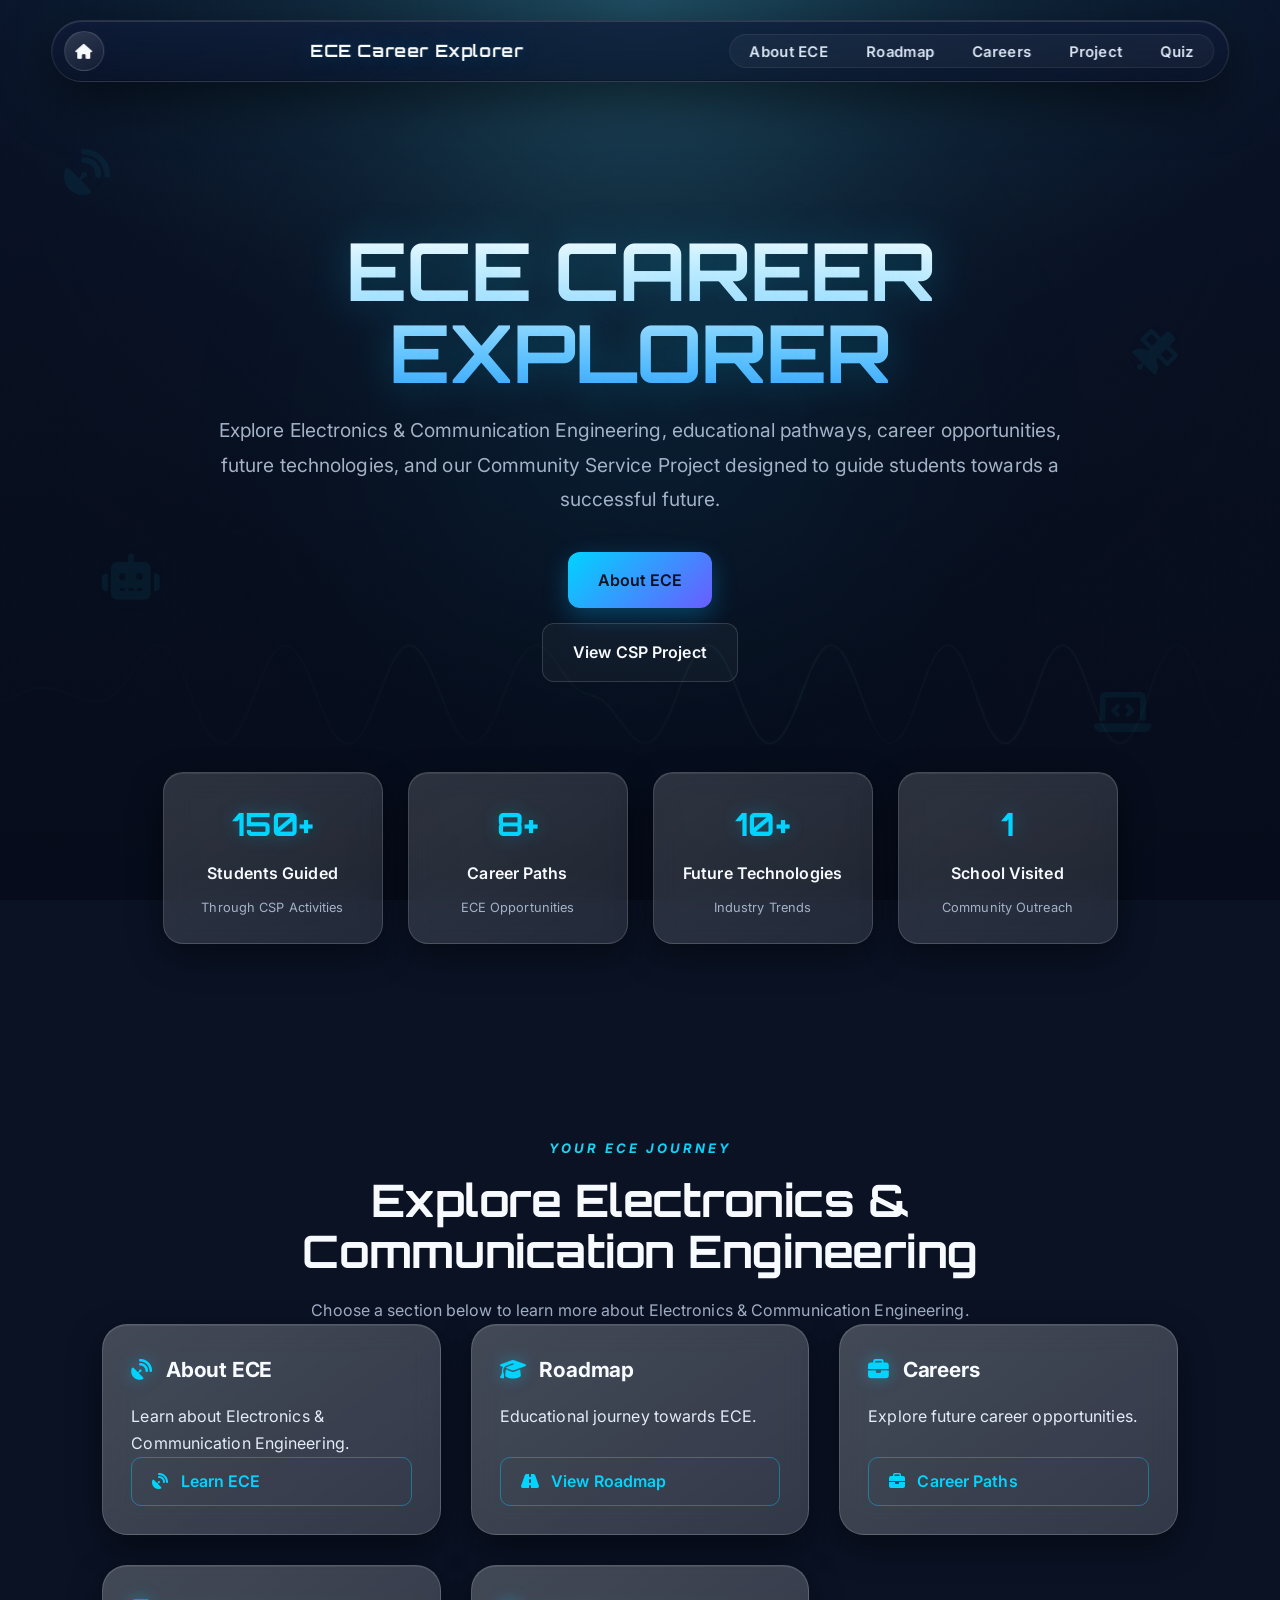
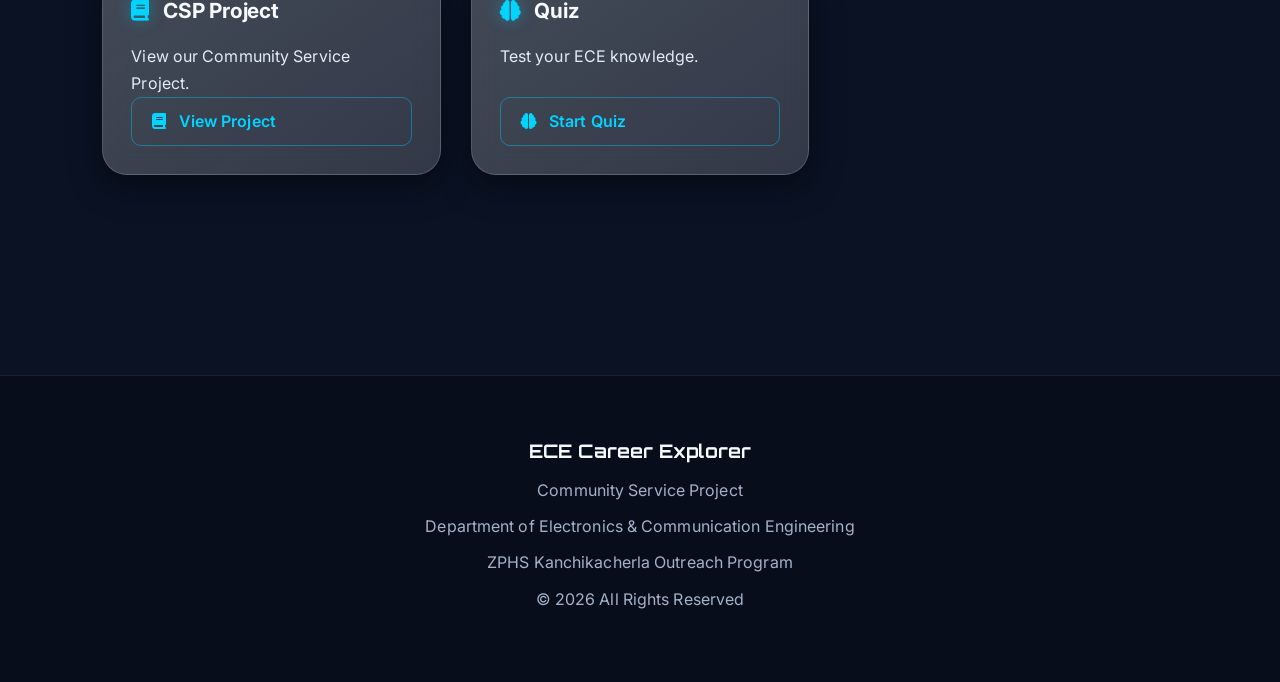
==== commit e7ac320c: "Stable backup after update" ====
--- a/index.html
+++ b/index.html
@@ -18,7 +18,7 @@
     <link rel="icon" href="favicon.svg" type="image/svg+xml">
     <link rel="stylesheet" href="style.css">
 
-    <link href="https://fonts.googleapis.com/css2?family=Poppins:wght@400;500;600;700;800&family=Orbitron:wght@400;600;700&family=Inter:wght@300;400;500;600;700&display=swap"
+    <link href="https://fonts.googleapis.com/css2?family=Orbitron:wght@400;600;700&family=Inter:wght@300;400;500;600;700&display=swap"
         rel="stylesheet">
 
     <link rel="stylesheet"
--- a/style.css
+++ b/style.css
@@ -1,29 +1,22 @@
 /* ============================================================
-   ECE CAREER EXPLORER — "Orange Pixel" Blue Theme
-   Royal-blue → azure background · flowing waves · light frosted cards
-   Poppins (display/logo) · Inter (body)
+   ECE CAREER EXPLORER — Unified Dark "Instrument" Theme
+   Deep navy base · phosphor-green + cyan accents · metallic cards
+   Inter (body) · Orbitron (display) — matches the CRO loader
    ============================================================ */
 
 :root{
-    --blue-900:#1e3a8a;
-    --blue-700:#2563eb;
-    --blue-500:#3b82f6;
-    --blue-400:#38bdf8;
-    --ink:#1e293b;
-    --ink-soft:#475569;
-    --card:#ffffff;
-    --card-soft:rgba(255,255,255,.92);
-    --text:#eaf2ff;
-    --head:#ffffff;
-    --muted:#c7d8f5;
-    --accent:#38bdf8;
-    --accent-2:#6366f1;
-    --pink:#f472b6;
-    --yellow:#fde047;
-    --teal:#2dd4bf;
-    --purple:#a78bfa;
-    --border:rgba(255,255,255,.18);
-    --shadow-card:0 18px 40px rgba(15,40,90,.18);
+    --bg-0:#0a1224;
+    --bg-1:#0d1730;
+    --panel:rgba(255,255,255,.085);
+    --panel-2:rgba(255,255,255,.12);
+    --border:rgba(255,255,255,.14);
+    --border-glow:rgba(0,212,255,.40);
+    --text:#dbe6f5;
+    --head:#f7faff;
+    --muted:#a4b2c8;
+    --cyan:#00d4ff;
+    --teal:#22d3ee;
+    --green:#3dff9e;
 }
 
 html{ scroll-behavior:smooth; }
@@ -37,276 +30,239 @@
 
 body{
     font-family:'Inter',sans-serif;
-    background:var(--blue-700);
+    background:var(--bg-0);
     color:var(--text);
     overflow-x:hidden;
-    padding-top:96px;
+    padding-top:110px;
     -webkit-font-smoothing:antialiased;
-    line-height:1.65;
-    letter-spacing:.1px;
-}
-
-h1,h2,h3,h4,.logo,.cro-brand{
-    font-family:'Poppins',sans-serif;
-}
-
-/* ============================================================
-   BACKGROUND — royal blue → azure + flowing waves + dots
-   ============================================================ */
+}
+
+/* ---------- SHARED BACKGROUND (loader "opened up") ---------- */
 
 .background{
     position:fixed;
-    inset:0;
-    z-index:-3;
+    top:0;
+    left:0;
+    width:100%;
+    height:100%;
     background:
-        radial-gradient(120% 90% at 80% 0%,rgba(56,189,248,.45),transparent 55%),
-        linear-gradient(135deg,#1e3a8a 0%,#2563eb 45%,#3b82f6 72%,#38bdf8 100%);
-}
-
-/* flowing wave bands across the lower area — seamless translateX loops */
-.background::before,
+        radial-gradient(120% 80% at 50% -10%,rgba(34,211,238,.16),transparent 55%),
+        radial-gradient(90% 70% at 50% 0%,rgba(61,255,158,.08),transparent 60%),
+        linear-gradient(180deg,#0c1630 0%,#0a1224 45%,#070d1c 100%);
+    z-index:-2;
+}
+
 .background::after{
     content:"";
     position:absolute;
-    left:-50%;
-    width:200%;
-    height:340px;
-    background-repeat:repeat-x;
-    background-size:50% 100%;
+    width:700px;
+    height:700px;
+    top:8%;
+    left:50%;
+    transform:translateX(-50%);
+    background:radial-gradient(circle,rgba(0,212,255,.14),transparent 70%);
+    filter:blur(90px);
     pointer-events:none;
-    opacity:.5;
-}
-
-.background::before{
-    bottom:6%;
-    background-image:
-        url("data:image/svg+xml;utf8,<svg xmlns='http://www.w3.org/2000/svg' width='1200' height='340' viewBox='0 0 1200 340' preserveAspectRatio='none'><path d='M0,170 C150,90 300,90 450,170 C600,250 750,250 900,170 C1050,90 1150,110 1200,150 L1200,340 L0,340 Z' fill='rgba(255,255,255,0.10)'/></svg>");
-    animation:waveFlow 22s linear infinite;
-}
-
-.background::after{
-    bottom:0;
-    height:300px;
-    background-image:
-        url("data:image/svg+xml;utf8,<svg xmlns='http://www.w3.org/2000/svg' width='1200' height='300' viewBox='0 0 1200 300' preserveAspectRatio='none'><path d='M0,150 C200,60 400,240 600,150 C800,60 1000,240 1200,150 L1200,300 L0,300 Z' fill='rgba(167,139,250,0.10)'/></svg>");
-    animation:waveFlowReverse 30s linear infinite;
-}
-
-@keyframes waveFlow{
-    from{ transform:translateX(0); }
-    to{ transform:translateX(50%); }
-}
-
-@keyframes waveFlowReverse{
-    from{ transform:translateX(0); }
-    to{ transform:translateX(-50%); }
-}
-
-/* thin curved hairlines like the reference */
+}
+
+/* faint circuit texture for depth */
 .circuit-overlay{
     position:fixed;
     inset:0;
-    z-index:-2;
+    background:
+        linear-gradient(180deg,rgba(10,18,36,.55),rgba(7,13,28,.78)),
+        url("assets/images/site-bg.png");
+    background-size:cover;
+    background-position:center;
+    background-attachment:fixed;
+    opacity:.5;
+    z-index:-1;
     pointer-events:none;
-    background:
-        radial-gradient(60% 50% at 110% 30%,transparent 49%,rgba(255,255,255,.10) 50%,transparent 51%),
-        radial-gradient(70% 60% at -10% 70%,transparent 49%,rgba(255,255,255,.08) 50%,transparent 51%);
-    opacity:.7;
-}
-
-/* faint floating accent dots */
+}
+
 .floating-icon{
     position:fixed;
-    z-index:-1;
+    font-size:40px;
+    opacity:0.07;
+    z-index:0;
     pointer-events:none;
-    width:14px;
-    height:14px;
-    border-radius:50%;
-    animation:dotFloat 9s ease-in-out infinite;
-}
-
-.floating-icon i{ display:none; }
-
-.icon1{ top:18%; left:7%; background:var(--pink); box-shadow:0 0 16px rgba(244,114,182,.7); }
-.icon2{ top:30%; right:10%; background:var(--yellow); box-shadow:0 0 16px rgba(253,224,71,.7); animation-delay:-2s; }
-.icon3{ top:62%; left:9%; background:var(--teal); box-shadow:0 0 16px rgba(45,212,191,.7); animation-delay:-4s; }
-.icon4{ top:74%; right:12%; background:var(--purple); box-shadow:0 0 16px rgba(167,139,250,.7); animation-delay:-6s; }
-
-@keyframes dotFloat{
-    0%,100%{ transform:translateY(0); opacity:.55; }
-    50%{ transform:translateY(-24px); opacity:.9; }
-}
-
-/* ============================================================
-   NAVBAR — translucent glass pill · hidden slide-in menu (all sizes)
-   ============================================================ */
+    animation:float 8s ease-in-out infinite;
+}
+
+.icon1{ top:15%; left:5%; }
+.icon2{ top:35%; right:8%; }
+.icon3{ top:60%; left:8%; }
+.icon4{ top:75%; right:10%; }
+
+@keyframes float{
+    0%{ transform:translateY(0); }
+    50%{ transform:translateY(-20px); }
+    100%{ transform:translateY(0); }
+}
+
+/* ---------- NAVBAR ---------- */
 
 nav{
     position:fixed;
     top:18px;
     left:50%;
     transform:translateX(-50%);
-    width:94%;
-    max-width:1180px;
+    width:92%;
+    max-width:1200px;
     display:flex;
     justify-content:space-between;
     align-items:center;
-    padding:10px 14px;
-    gap:16px;
-    background:linear-gradient(180deg,rgba(255,255,255,.22),rgba(255,255,255,.10));
-    backdrop-filter:blur(22px) saturate(150%);
-    -webkit-backdrop-filter:blur(22px) saturate(150%);
+    padding:12px 22px;
+    background:rgba(13,23,48,.72);
+    backdrop-filter:blur(20px);
     border:1px solid var(--border);
-    border-radius:999px;
-    box-shadow:0 14px 40px rgba(15,35,80,.25),inset 0 1px 0 rgba(255,255,255,.3);
+    border-radius:18px;
+    box-shadow:
+        0 10px 40px rgba(0,0,0,.45),
+        inset 0 1px 0 rgba(255,255,255,.06),
+        0 0 0 1px rgba(0,212,255,.05);
     z-index:9998;
 }
 
 .home-icon{
-    width:42px;
-    height:42px;
+    width:36px;
+    height:36px;
     font-size:15px;
     display:flex;
     align-items:center;
     justify-content:center;
-    border-radius:50%;
-    background:linear-gradient(150deg,rgba(255,255,255,.4),rgba(255,255,255,.12));
-    border:1px solid rgba(255,255,255,.4);
-    color:#fff;
+    border-radius:11px;
+    background:linear-gradient(145deg,rgba(255,255,255,.10),rgba(255,255,255,.03));
+    border:1px solid var(--border);
+    color:var(--head);
     text-decoration:none;
     flex-shrink:0;
     transition:.3s;
 }
 
 .home-icon:hover{
-    transform:translateY(-2px) scale(1.05);
-    box-shadow:0 0 20px rgba(255,255,255,.5);
+    color:var(--cyan);
+    border-color:var(--border-glow);
+    box-shadow:0 0 18px rgba(0,212,255,.35);
+    transform:translateY(-2px);
 }
 
 .logo{
-    flex:1;
-    text-align:center;
-    font-size:1.1rem;
+    display:flex;
+    align-items:center;
+    gap:10px;
+    font-family:'Orbitron',sans-serif;
+    font-size:1.05rem;
     font-weight:700;
-    letter-spacing:.4px;
-    color:#fff;
+    letter-spacing:.5px;
+    color:var(--head);
     white-space:nowrap;
-    overflow:hidden;
-    text-overflow:ellipsis;
-    text-shadow:0 2px 10px rgba(0,0,0,.18);
-}
-
-/* Hamburger — shown on ALL viewports */
+}
+
+#nav-links{
+    display:flex;
+    list-style:none;
+    gap:26px;
+    align-items:center;
+}
+
+nav a{
+    position:relative;
+    text-decoration:none;
+    color:var(--text);
+    font-size:0.95rem;
+    font-weight:500;
+    padding:4px 2px;
+    transition:color .3s;
+}
+
+/* animated metallic / cyan shine sweep on hover & active */
+nav #nav-links a:hover,
+nav #nav-links a.active{
+    background:linear-gradient(
+        100deg,
+        #cfe8ff 0%,
+        var(--cyan) 25%,
+        #ffffff 50%,
+        var(--teal) 75%,
+        #cfe8ff 100%
+    );
+    background-size:220% auto;
+    -webkit-background-clip:text;
+    background-clip:text;
+    -webkit-text-fill-color:transparent;
+    color:transparent;
+    animation:textShine 2.2s linear infinite;
+    text-shadow:0 0 18px rgba(0,212,255,.35);
+}
+
+nav #nav-links a.active{
+    font-weight:700;
+}
+
+nav #nav-links a.active::after{
+    content:"";
+    position:absolute;
+    left:0;
+    right:0;
+    bottom:-6px;
+    height:2px;
+    background:linear-gradient(90deg,transparent,var(--cyan),transparent);
+    box-shadow:0 0 10px var(--cyan);
+}
+
+@keyframes textShine{
+    0%{ background-position:0% center; }
+    100%{ background-position:220% center; }
+}
+
+/* Hamburger — hidden on desktop */
 .menu-toggle{
-    display:flex;
-    width:44px;
-    height:44px;
+    display:none;
+    width:46px;
+    height:46px;
     align-items:center;
     justify-content:center;
-    background:linear-gradient(150deg,rgba(255,255,255,.4),rgba(255,255,255,.12));
-    border:1px solid rgba(255,255,255,.4);
-    border-radius:14px;
-    font-size:22px;
-    color:#fff;
+    background:linear-gradient(145deg,rgba(255,255,255,.10),rgba(255,255,255,.03));
+    border:1px solid var(--border);
+    border-radius:12px;
+    box-shadow:0 4px 15px rgba(0,0,0,.4);
+    font-size:24px;
+    color:var(--head);
     cursor:pointer;
-    flex-shrink:0;
-    transition:.25s;
-}
-
-.menu-toggle:hover{
-    box-shadow:0 0 18px rgba(255,255,255,.45);
-    transform:translateY(-1px);
-}
-
-.menu-toggle[aria-expanded="true"]{
-    box-shadow:0 0 18px rgba(255,255,255,.5);
-}
-
-/* slide-in panel — hidden by default on every screen size */
-#nav-links{
-    display:flex;
-    flex-direction:column;
-    list-style:none;
-    gap:6px;
-    position:fixed;
-    top:74px;
-    right:max(12px,calc(50% - 590px));
-    width:250px;
-    padding:12px;
-    background:linear-gradient(180deg,rgba(30,58,138,.96),rgba(37,99,235,.96));
-    backdrop-filter:blur(18px);
-    -webkit-backdrop-filter:blur(18px);
-    border:1px solid rgba(255,255,255,.22);
-    border-radius:20px;
-    box-shadow:0 22px 50px rgba(10,25,60,.45);
-    transform-origin:top right;
-    opacity:0;
-    transform:translateY(-12px) scale(.96);
-    pointer-events:none;
-    transition:opacity .28s ease,transform .28s cubic-bezier(.2,.8,.2,1);
-    z-index:9999;
-}
-
-#nav-links.active{
-    opacity:1;
-    transform:translateY(0) scale(1);
-    pointer-events:auto;
-}
-
-#nav-links li{ list-style:none; width:100%; }
-
-nav #nav-links a{
-    display:block;
-    width:100%;
-    padding:13px 16px;
-    border-radius:14px;
-    text-decoration:none;
-    color:#eaf2ff;
-    font-size:.96rem;
-    font-weight:600;
-    letter-spacing:.3px;
-    transition:.25s;
-}
-
-nav #nav-links a:hover,
-nav #nav-links a.active{
-    background:linear-gradient(135deg,rgba(255,255,255,.28),rgba(255,255,255,.12));
-    color:#fff;
-    box-shadow:inset 0 0 0 1px rgba(255,255,255,.3);
-}
-
-nav #nav-links a.active{ font-weight:700; }
+}
 
 /* ---------- BACK ARROW ---------- */
 
 .back-arrow{
     position:fixed;
-    top:88px;
+    top:95px;
     left:20px;
-    width:44px;
-    height:44px;
+    width:42px;
+    height:42px;
     display:flex;
     align-items:center;
     justify-content:center;
-    background:linear-gradient(150deg,rgba(255,255,255,.32),rgba(255,255,255,.1));
-    backdrop-filter:blur(12px);
-    border:1px solid rgba(255,255,255,.35);
-    border-radius:14px;
-    box-shadow:0 10px 24px rgba(15,35,80,.25);
-    color:#fff;
+    background:rgba(13,23,48,.8);
+    backdrop-filter:blur(10px);
+    border:1px solid var(--border);
+    border-radius:12px;
+    box-shadow:0 8px 20px rgba(0,0,0,.4);
+    color:var(--text);
     cursor:pointer;
-    z-index:9997;
+    opacity:.9;
+    z-index:9999;
     transition:.3s;
 }
 
 .back-arrow:hover{
     transform:translateY(-2px);
-    box-shadow:0 0 20px rgba(255,255,255,.45);
-}
-
-/* ============================================================
-   HERO
-   ============================================================ */
+    color:var(--cyan);
+    border-color:var(--border-glow);
+    box-shadow:0 0 18px rgba(0,212,255,.3);
+}
+
+/* ---------- HERO ---------- */
 
 .hero{
     min-height:60vh;
@@ -314,12 +270,12 @@
     justify-content:center;
     align-items:center;
     text-align:center;
-    padding:110px 20px 20px;
+    padding:120px 20px 20px;
 }
 
 .hero-content{
     display:flex;
-    justify-content:center;
+    justify-content:space-between;
     align-items:center;
     gap:50px;
     width:100%;
@@ -328,26 +284,39 @@
 
 .hero-left{ flex:1; width:100%; }
 
+.hero-right{
+    flex:1;
+    display:flex;
+    flex-direction:column;
+    align-items:center;
+    justify-content:center;
+}
+
 .hero p{
-    margin:22px auto 0;
-    font-size:1.18rem;
-    max-width:820px;
+    margin-top:20px;
+    font-size:1.2rem;
+    max-width:800px;
+    margin-left:auto;
+    margin-right:auto;
     color:var(--muted);
-    line-height:1.85;
+    line-height:1.8;
 }
 
 .metal-title{
-    font-family:'Poppins',sans-serif;
-    font-size:4.2rem;
-    font-weight:800;
+    position:relative;
+    font-family:'Orbitron',sans-serif;
+    font-size:4.5rem;
+    font-weight:700;
     line-height:1.05;
-    letter-spacing:-1px;
-    color:#fff;
-    text-shadow:0 6px 30px rgba(10,30,80,.4);
+    background:linear-gradient(180deg,#ffffff 0%,#9fdcff 55%,#3aa8ff 100%);
+    -webkit-background-clip:text;
+    background-clip:text;
+    -webkit-text-fill-color:transparent;
+    text-shadow:0 0 40px rgba(0,212,255,.25);
 }
 
 .buttons{
-    margin-top:34px;
+    margin-top:35px;
     display:flex;
     flex-direction:column;
     align-items:center;
@@ -356,37 +325,35 @@
 
 .primary-btn,
 .secondary-btn{
-    padding:15px 32px;
+    padding:15px 30px;
     border:none;
     cursor:pointer;
-    border-radius:14px;
+    border-radius:12px;
     font-size:1rem;
     font-weight:600;
-    transition:.35s ease;
+    transition:.4s ease;
     text-decoration:none;
 }
 
 .primary-btn{
-    background:linear-gradient(135deg,#fbbf24,#f97316);
-    color:#3a1d00;
-    box-shadow:0 10px 26px rgba(249,115,22,.4);
+    background:linear-gradient(135deg,#00d4ff,#6a5cff);
+    color:#06121f;
+    box-shadow:0 8px 24px rgba(0,180,255,.3);
 }
 
 .secondary-btn{
-    background:rgba(255,255,255,.14);
-    border:1px solid rgba(255,255,255,.4);
-    color:#fff;
+    background:rgba(255,255,255,.04);
+    border:1px solid var(--border);
+    color:var(--head);
 }
 
 .primary-btn:hover,
 .secondary-btn:hover{
-    transform:translateY(-4px);
-    box-shadow:0 14px 32px rgba(0,0,0,.25);
-}
-
-/* ============================================================
-   STATS
-   ============================================================ */
+    transform:translateY(-5px);
+    box-shadow:0 0 28px rgba(0,212,255,.45);
+}
+
+/* ---------- STATS ---------- */
 
 .stats{
     display:flex;
@@ -398,30 +365,28 @@
 
 .stat-card{
     width:220px;
-    padding:28px 22px;
+    padding:25px;
     text-align:center;
 }
 
 .stat-card h2{
-    color:var(--blue-700);
-    font-family:'Poppins',sans-serif;
-    font-size:2.2rem;
-    font-weight:800;
-    margin-bottom:8px;
-}
-
-.stat-card p{ color:var(--ink); font-weight:700; }
+    color:var(--cyan);
+    font-family:'Orbitron',sans-serif;
+    font-size:2rem;
+    margin-bottom:10px;
+    text-shadow:0 0 18px rgba(0,212,255,.3);
+}
+
+.stat-card p{ color:var(--head); font-weight:600; }
 
 .stat-card span{
     display:block;
-    margin-top:8px;
-    font-size:.8rem;
-    color:var(--ink-soft);
-}
-
-/* ============================================================
-   SECTION TITLE
-   ============================================================ */
+    margin-top:10px;
+    font-size:0.8rem;
+    color:var(--muted);
+}
+
+/* ---------- SECTION TITLE ---------- */
 
 .section-title{
     text-align:center;
@@ -430,27 +395,24 @@
 }
 
 .section-title span{
-    display:inline-block;
-    letter-spacing:3px;
-    font-size:.82rem;
-    font-weight:700;
+    color:var(--teal);
+    letter-spacing:2px;
+    font-size:0.9rem;
+    font-weight:600;
     text-transform:uppercase;
-    color:#fde047;
 }
 
 .section-title h2{
-    margin-top:14px;
-    font-size:2.7rem;
-    font-family:'Poppins',sans-serif;
-    font-weight:700;
-    letter-spacing:-.5px;
-    color:#fff;
+    margin-top:15px;
+    font-size:2.8rem;
+    font-family:'Orbitron',sans-serif;
+    color:var(--head);
 }
 
 .section-title p{
-    margin-top:18px;
+    margin-top:20px;
     color:var(--muted);
-    line-height:1.85;
+    line-height:1.8;
 }
 
 .premium-divider{
@@ -464,20 +426,18 @@
 .premium-divider span{
     width:120px;
     height:2px;
-    background:linear-gradient(90deg,transparent,#fff,transparent);
+    background:linear-gradient(90deg,transparent,var(--cyan),transparent);
 }
 
 .divider-dot{
     width:12px;
     height:12px;
     border-radius:50%;
-    background:#fde047;
-    box-shadow:0 0 15px rgba(253,224,71,.7);
-}
-
-/* ============================================================
-   SHARED SECTIONS + GRIDS
-   ============================================================ */
+    background:var(--cyan);
+    box-shadow:0 0 15px var(--cyan);
+}
+
+/* ---------- SHARED SECTIONS ---------- */
 
 .ece-section,
 .career-section,
@@ -486,7 +446,7 @@
 .about-project-section,
 .team-section,
 .quiz-section{
-    padding:110px 8%;
+    padding:120px 8%;
 }
 
 .ece-grid,
@@ -503,9 +463,7 @@
 .career-grid,
 .future-grid{ margin-top:70px; }
 
-/* ============================================================
-   LIGHT FROSTED CARDS — no more black boxes
-   ============================================================ */
+/* ---------- METALLIC GLASS CARD BASE ---------- */
 
 .ece-card,
 .career-card,
@@ -523,19 +481,23 @@
     position:relative;
     isolation:isolate;
     overflow:hidden;
-    background:var(--card-soft);
-    border:1px solid rgba(255,255,255,.7);
+    background:
+        linear-gradient(145deg,rgba(255,255,255,.08),rgba(255,255,255,.02)) ,
+        var(--panel);
+    border:1px solid var(--border);
     border-radius:20px;
-    box-shadow:var(--shadow-card);
-    backdrop-filter:blur(8px);
-    color:var(--ink);
+    box-shadow:
+        0 12px 34px rgba(0,0,0,.45),
+        inset 0 1px 0 rgba(255,255,255,.08);
+    backdrop-filter:blur(14px);
     animation:cardFloat 7s ease-in-out infinite;
 }
 
-/* subtle sheen sweep */
+/* brushed-metal sheen sweep */
 .ece-card::after,
 .career-card::after,
 .future-card::after,
+.stat-card::after,
 .team-card::after,
 .roadmap-card::after,
 .info-card::after,
@@ -549,13 +511,14 @@
     position:absolute;
     inset:0;
     z-index:-1;
-    background:linear-gradient(115deg,transparent 40%,rgba(56,189,248,.12) 50%,transparent 60%);
+    background:linear-gradient(115deg,transparent 38%,rgba(255,255,255,.14) 50%,transparent 62%);
     background-size:250% 100%;
     background-position:150% 0;
-    animation:cardSheen 7s linear infinite;
+    animation:cardSheen 6s linear infinite;
     pointer-events:none;
 }
 
+/* staggered timing so the grid feels alive, not uniform */
 .ece-card:nth-child(2n),
 .career-card:nth-child(2n),
 .future-card:nth-child(2n),
@@ -568,9 +531,14 @@
 .info-card:nth-child(3n),
 .team-card:nth-child(3n){ animation-delay:-4.1s; }
 
+.ece-card::after{ animation-delay:-1s; }
+.ece-card:nth-child(2n)::after{ animation-delay:-3s; }
+.ece-card:nth-child(3n)::after{ animation-delay:-5s; }
+
 @keyframes cardFloat{
-    0%,100%{ transform:translateY(0); }
+    0%{ transform:translateY(0); }
     50%{ transform:translateY(-8px); }
+    100%{ transform:translateY(0); }
 }
 
 @keyframes cardSheen{
@@ -578,6 +546,7 @@
     60%,100%{ background-position:-150% 0; }
 }
 
+/* hover: pause float, clean lift + glow */
 .ece-card:hover,
 .career-card:hover,
 .future-card:hover,
@@ -587,11 +556,14 @@
 .info-card:hover{
     animation-play-state:paused;
     transform:translateY(-10px);
-    box-shadow:0 26px 50px rgba(15,40,90,.28);
+    border-color:var(--border-glow);
+    box-shadow:
+        0 20px 44px rgba(0,0,0,.55),
+        0 0 30px rgba(0,212,255,.22);
 }
 
 .ece-card{
-    border-radius:24px;
+    border-radius:25px;
     padding:28px;
     min-height:120px;
     display:flex;
@@ -599,56 +571,46 @@
     width:100%;
 }
 
-/* card text colors (dark on light) */
+.icon,
+.career-icon,
+.future-icon,
+.team-icon,
+.info-icon{
+    font-size:3rem;
+    margin-bottom:18px;
+}
+
 .ece-card h3,
 .career-card h3,
-.future-card h3,
-.team-card h3,
-.info-card h3,
-.roadmap-card h3,
-.about-card h3,
-.feature-card h3,
-.about-project-card h3,
-.objective-card h3,
-.project-title-card h3{
-    margin-bottom:14px;
+.future-card h3{
+    margin-bottom:15px;
     font-size:1.3rem;
-    font-weight:700;
-    color:var(--ink);
-    letter-spacing:-.2px;
+    color:var(--head);
 }
 
 .ece-card p,
 .career-card p,
-.future-card p,
-.team-card p,
-.info-card p,
-.roadmap-card p,
-.about-card p,
-.feature-card p,
-.about-project-card p,
-.objective-card p,
-.project-title-card p{
-    color:var(--ink-soft);
-    line-height:1.75;
+.future-card p{
+    color:var(--muted);
+    line-height:1.7;
 }
 
 .ece-card a{
     margin-top:auto;
     display:inline-block;
-    color:var(--blue-700);
+    color:var(--cyan);
     text-decoration:none;
-    font-weight:700;
+    font-weight:600;
     padding:10px 20px;
-    border:1px solid rgba(37,99,235,.35);
-    border-radius:12px;
-    transition:.3s;
+    border:1px solid rgba(0,212,255,.4);
+    border-radius:10px;
+    transition:0.3s;
 }
 
 .ece-card a:hover{
-    background:var(--blue-700);
-    color:#fff;
-    box-shadow:0 8px 20px rgba(37,99,235,.35);
+    background:var(--cyan);
+    color:#06121f;
+    box-shadow:0 0 18px rgba(0,212,255,.4);
 }
 
 .card-btn{
@@ -659,82 +621,28 @@
     padding:16px;
     border:none;
     border-radius:14px;
-    background:linear-gradient(135deg,#2563eb,#38bdf8);
-    color:#fff;
+    background:linear-gradient(135deg,#00cfff,#009dff);
+    color:#06121f;
     font-size:1rem;
     font-weight:700;
     text-decoration:none;
     transition:.3s ease;
-    box-shadow:0 8px 20px rgba(37,99,235,.3);
+    box-shadow:0 8px 20px rgba(0,180,255,.3);
 }
 
 .card-btn:hover{
     transform:translateY(-3px);
-    box-shadow:0 12px 28px rgba(37,99,235,.45);
+    box-shadow:0 12px 28px rgba(0,180,255,.45);
 }
 
 .career-card,
 .future-card{
-    border-radius:24px;
+    border-radius:25px;
     padding:35px;
     text-align:center;
 }
 
-/* ============================================================
-   ICON CHIPS — rounded, friendly, soft glow
-   ============================================================ */
-
-.icon,
-.career-icon,
-.future-icon,
-.team-icon,
-.info-icon{
-    display:inline-flex;
-    align-items:center;
-    justify-content:center;
-    width:64px;
-    height:64px;
-    margin-bottom:20px;
-    font-size:1.6rem;
-    border-radius:18px;
-    background:linear-gradient(150deg,#2563eb,#38bdf8);
-    box-shadow:0 10px 24px rgba(37,99,235,.35);
-}
-
-.career-card .career-icon,
-.future-card .future-icon,
-.team-card .team-icon,
-.info-card .info-icon{
-    margin-left:auto;
-    margin-right:auto;
-}
-
-.icon i,
-.career-icon i,
-.future-icon i,
-.team-icon i,
-.info-icon i{
-    color:#fff;
-    font-size:1.5rem;
-}
-
-.ece-card h3 i,
-.career-card h3 i,
-.future-card h3 i,
-.roadmap-card h3 i,
-.about-project-card h3 i,
-.objective-card h3 i,
-.about-card h3 i,
-.feature-card h3 i{
-    color:var(--blue-700);
-    margin-right:9px;
-}
-
-.ece-card a i{ margin-right:8px; }
-
-/* ============================================================
-   ROADMAP
-   ============================================================ */
+/* ---------- ROADMAP ---------- */
 
 .roadmap-container{
     margin-top:70px;
@@ -746,7 +654,7 @@
 .roadmap-card{
     width:100%;
     max-width:700px;
-    border-radius:24px;
+    border-radius:25px;
     padding:30px;
     text-align:center;
 }
@@ -756,19 +664,19 @@
 .roadmap-step h3{
     margin-bottom:15px;
     font-size:1.5rem;
-    color:var(--ink) !important;
+    color:var(--head) !important;
 }
 
 .roadmap-card p{
-    color:var(--ink-soft) !important;
+    color:var(--muted) !important;
     line-height:1.8;
 }
 
 .roadmap-arrow{
     font-size:2rem;
-    color:#fff;
+    color:var(--cyan);
     margin:25px 0;
-    text-shadow:0 0 15px rgba(255,255,255,.5);
+    text-shadow:0 0 15px rgba(0,212,255,.4);
 }
 
 .roadmap-branches{
@@ -779,9 +687,7 @@
     max-width:900px;
 }
 
-/* ============================================================
-   ABOUT / PROJECT / TEAM
-   ============================================================ */
+/* ---------- ABOUT / PROJECT / TEAM ---------- */
 
 .about-grid{
     display:grid;
@@ -800,26 +706,32 @@
     max-width:900px;
     margin:60px auto 0;
     padding:40px;
-    border-radius:24px;
+    border-radius:25px;
 }
 
 .about-project-card h3,
-.objective-card h3{ text-align:center; }
+.objective-card h3{
+    text-align:center;
+    margin-bottom:20px;
+    color:var(--head);
+}
 
 .about-project-card p,
 .objective-card p{
     text-align:center;
+    color:var(--muted);
+    line-height:1.8;
     max-width:700px;
-    margin:0 auto;
-    line-height:1.8;
+    margin-left:auto;
+    margin-right:auto;
 }
 
 .project-details{ margin-top:30px; }
 
 .detail-item{
     padding:15px 0;
-    border-bottom:1px solid rgba(15,40,90,.12);
-    color:var(--ink);
+    border-bottom:1px solid rgba(255,255,255,.08);
+    color:var(--text);
 }
 
 .team-grid{
@@ -830,16 +742,16 @@
 }
 
 .team-card{
-    border-radius:24px;
+    border-radius:25px;
     padding:30px;
     text-align:center;
-}
-
-.team-card span{ color:var(--blue-700); font-weight:600; }
-
-/* ============================================================
-   PROJECT OVERVIEW
-   ============================================================ */
+    color:var(--text);
+}
+
+.team-card h3{ color:var(--head); }
+.team-card span{ color:var(--teal); }
+
+/* ---------- PROJECT OVERVIEW ---------- */
 
 .project-overview{ margin-top:60px; }
 
@@ -847,23 +759,31 @@
     padding:50px;
     text-align:center;
     margin-bottom:40px;
-    border-radius:24px;
+    border-radius:25px;
 }
 
 .project-badge{
     display:inline-block;
     padding:10px 20px;
     border-radius:30px;
-    background:rgba(37,99,235,.1);
-    border:1px solid rgba(37,99,235,.3);
-    color:var(--blue-700);
+    background:rgba(0,212,255,.10);
+    border:1px solid rgba(0,212,255,.3);
+    color:var(--cyan);
     margin-bottom:20px;
-    font-weight:700;
-}
-
-.project-title-card h3{ font-size:2rem; }
-
-.project-title-card p{ max-width:700px; margin:auto; }
+    font-weight:600;
+}
+
+.project-title-card h3{
+    font-size:2rem;
+    margin-bottom:20px;
+    color:var(--head);
+}
+
+.project-title-card p{
+    color:var(--muted);
+    max-width:700px;
+    margin:auto;
+}
 
 .project-info-grid{
     display:grid;
@@ -878,15 +798,16 @@
     text-align:center;
 }
 
+.info-card h3{ color:var(--head); }
+.info-card p{ color:var(--muted); }
+
 .objective-card{
     padding:40px;
     text-align:center;
-    border-radius:24px;
-}
-
-/* ============================================================
-   QUIZ
-   ============================================================ */
+    border-radius:25px;
+}
+
+/* ---------- QUIZ ---------- */
 
 .quiz-container{
     max-width:900px;
@@ -899,7 +820,10 @@
     margin-bottom:25px;
 }
 
-.quiz-card h3{ margin-bottom:20px; color:var(--ink); }
+.quiz-card h3{
+    margin-bottom:20px;
+    color:var(--head);
+}
 
 .quiz-card label,
 .quiz-container label,
@@ -909,22 +833,24 @@
     margin:12px 0;
     padding:12px 16px;
     cursor:pointer;
-    color:var(--ink) !important;
+    color:#dbe6f5 !important;
     font-weight:500 !important;
-    background:rgba(37,99,235,.05);
-    border:1px solid rgba(37,99,235,.18);
+    opacity:1 !important;
+    background:rgba(255,255,255,.03);
+    border:1px solid var(--border);
     border-radius:12px;
     transition:.25s;
 }
 
 .quiz-card label:hover{
-    border-color:rgba(37,99,235,.5);
-    background:rgba(37,99,235,.1);
+    border-color:var(--border-glow);
+    background:rgba(0,212,255,.07);
 }
 
 input[type="radio"]{
-    accent-color:var(--blue-700);
+    accent-color:var(--cyan);
     margin-right:10px;
+    opacity:1 !important;
 }
 
 .quiz-btn{
@@ -934,49 +860,50 @@
     border-radius:15px;
     font-size:1rem;
     font-weight:700;
-    color:#fff;
-    background:linear-gradient(135deg,#2563eb,#38bdf8);
+    color:#06121f;
+    background:linear-gradient(135deg,#00d4ff,#5b8bff);
     cursor:pointer;
-    transition:.35s;
+    transition:.4s;
 }
 
 .quiz-btn:hover{
     transform:translateY(-3px);
-    box-shadow:0 12px 28px rgba(37,99,235,.4);
+    box-shadow:0 0 22px rgba(0,212,255,.4);
 }
 
 #quiz-result{
     margin-top:30px;
     text-align:center;
     font-size:1.3rem;
-    font-weight:700;
-    color:#fff;
-    text-shadow:0 2px 12px rgba(0,0,0,.2);
-}
-
-/* ============================================================
-   FOOTER
-   ============================================================ */
+    font-weight:600;
+    color:var(--green);
+    text-shadow:0 0 16px rgba(61,255,158,.35);
+}
+
+/* ---------- FOOTER ---------- */
 
 footer,
 .footer{
     text-align:center;
     padding:60px 20px;
     margin-top:80px;
-    border-top:1px solid rgba(255,255,255,.18);
+    border-top:1px solid rgba(255,255,255,.08);
     color:var(--muted);
-    background:rgba(15,35,90,.25);
+    background:rgba(0,0,0,.25);
 }
 
 footer h3,
 .footer h3{
-    color:#fff;
-    font-family:'Poppins',sans-serif;
+    color:var(--head);
+    font-family:'Orbitron',sans-serif;
     margin-bottom:10px;
 }
 
 footer p,
-.footer p{ margin:10px 0; color:var(--muted); }
+.footer p{
+    margin:10px 0;
+    color:var(--muted);
+}
 
 /* ---------- SCROLL OFFSET ---------- */
 
@@ -989,7 +916,7 @@
 .fade-in{
     opacity:0;
     transform:translateY(40px);
-    transition:all .8s ease;
+    transition:all 0.8s ease;
 }
 
 .fade-in.show{
@@ -998,70 +925,54 @@
 }
 
 /* ============================================================
-   LOADER — COMPACT CRO ON THE BLUE WAVE BACKGROUND
+   LOADER — COMPACT CRO / OSCILLOSCOPE INSTRUMENT
    ============================================================ */
 
 #loader{
     position:fixed;
-    inset:0;
+    top:0;
+    left:0;
+    width:100%;
+    height:100%;
+    background:
+        linear-gradient(180deg,rgba(10,18,36,.30),rgba(7,13,28,.55)),
+        url("assets/images/site-bg.png");
+    background-size:cover;
+    background-position:center;
+    background-repeat:no-repeat;
     display:flex;
     justify-content:center;
     align-items:center;
     z-index:999999;
     transition:opacity .8s ease;
+}
+
+/* compact metallic instrument body — realistic 3D bevels */
+.cro-device{
+    width:90%;
+    max-width:340px;
+    padding:16px 16px 13px;
+    border-radius:18px;
+    background:
+        linear-gradient(160deg,#f3f6fa 0%,#cdd5de 24%,#aab4bf 46%,#838d99 60%,#b6bfc9 78%,#e4e9ee 100%);
+    box-shadow:
+        0 30px 60px rgba(0,0,0,.7),
+        0 10px 22px rgba(0,0,0,.5),
+        inset 0 3px 4px rgba(255,255,255,.9),
+        inset 0 -5px 9px rgba(0,0,0,.45),
+        inset 3px 0 6px rgba(255,255,255,.35),
+        inset -3px 0 6px rgba(0,0,0,.3);
+    border:1px solid rgba(255,255,255,.55);
+    position:relative;
     overflow:hidden;
-    background:
-        radial-gradient(120% 90% at 80% 0%,rgba(56,189,248,.45),transparent 55%),
-        linear-gradient(135deg,#1e3a8a 0%,#2563eb 45%,#3b82f6 72%,#38bdf8 100%);
-}
-
-/* same flowing waves on the loader */
-#loader::before,
-#loader::after{
-    content:"";
-    position:absolute;
-    left:-50%;
-    width:200%;
-    height:300px;
-    background-repeat:repeat-x;
-    background-size:50% 100%;
-    pointer-events:none;
-    opacity:.5;
-}
-
-#loader::before{
-    bottom:0;
-    background-image:
-        url("data:image/svg+xml;utf8,<svg xmlns='http://www.w3.org/2000/svg' width='1200' height='300' viewBox='0 0 1200 300' preserveAspectRatio='none'><path d='M0,150 C150,80 300,80 450,150 C600,220 750,220 900,150 C1050,80 1150,100 1200,140 L1200,300 L0,300 Z' fill='rgba(255,255,255,0.10)'/></svg>");
-    animation:waveFlow 22s linear infinite;
-}
-
-#loader::after{
-    bottom:0;
-    background-image:
-        url("data:image/svg+xml;utf8,<svg xmlns='http://www.w3.org/2000/svg' width='1200' height='300' viewBox='0 0 1200 300' preserveAspectRatio='none'><path d='M0,150 C200,60 400,240 600,150 C800,60 1000,240 1200,150 L1200,300 L0,300 Z' fill='rgba(167,139,250,0.10)'/></svg>");
-    animation:waveFlowReverse 30s linear infinite;
-}
-
-/* compact metallic instrument body */
-.cro-device{
-    position:relative;
-    z-index:2;
-    width:88%;
-    max-width:270px;
-    padding:13px 13px 11px;
-    border-radius:14px;
-    background:linear-gradient(145deg,#eef2f6,#b9c2cc 40%,#8c97a3 60%,#d2dae2);
-    box-shadow:0 16px 44px rgba(0,0,0,.45),inset 0 2px 3px rgba(255,255,255,.75),inset 0 -3px 6px rgba(0,0,0,.35);
-    border:1px solid rgba(255,255,255,.4);
-    overflow:hidden;
-}
-
+}
+
+/* glossy diagonal sheen sweeping across the metal casing */
 .cro-device::before{
     content:"";
     position:absolute;
     inset:0;
-    background:linear-gradient(115deg,transparent 32%,rgba(255,255,255,.6) 48%,transparent 64%);
+    background:linear-gradient(115deg,transparent 30%,rgba(255,255,255,.7) 48%,transparent 66%);
     background-size:250% 100%;
     animation:metalSheen 4.5s linear infinite;
     pointer-events:none;
@@ -1070,12 +981,31 @@
 
 .cro-screen{
     position:relative;
-    height:118px;
-    border-radius:8px;
-    background:radial-gradient(circle at 50% 50%,#063018,#02110a 80%);
-    border:4px solid #2a2f36;
-    box-shadow:inset 0 0 30px rgba(0,255,140,.25),inset 0 0 8px rgba(0,0,0,.9),0 2px 4px rgba(255,255,255,.5);
+    height:150px;
+    border-radius:10px;
+    background:radial-gradient(circle at 50% 42%,#06371d,#02110a 82%);
+    border:6px solid #23282e;
+    box-shadow:
+        inset 0 0 34px rgba(0,255,140,.28),
+        inset 0 0 10px rgba(0,0,0,.95),
+        inset 0 3px 8px rgba(0,0,0,.9),
+        0 3px 5px rgba(255,255,255,.55),
+        0 -1px 2px rgba(0,0,0,.4);
     overflow:hidden;
+}
+
+/* curved glass glossy highlight over the tube */
+.cro-screen::before{
+    content:"";
+    position:absolute;
+    top:0;
+    left:0;
+    right:0;
+    height:55%;
+    background:linear-gradient(180deg,rgba(255,255,255,.18),rgba(255,255,255,.04) 60%,transparent);
+    border-radius:10px 10px 50% 50%/10px 10px 22px 22px;
+    pointer-events:none;
+    z-index:4;
 }
 
 .cro-grid{
@@ -1084,7 +1014,7 @@
     background-image:
         linear-gradient(rgba(0,255,140,.16) 1px,transparent 1px),
         linear-gradient(90deg,rgba(0,255,140,.16) 1px,transparent 1px);
-    background-size:18px 18px;
+    background-size:20px 20px;
 }
 
 .cro-grid::after{
@@ -1098,14 +1028,13 @@
     background-position:center;
 }
 
-/* trace is 200% wide; sweeping exactly -50% loops seamlessly */
 .cro-trace{
     position:absolute;
     top:0;
     left:0;
     width:200%;
     height:100%;
-    animation:croSweep 3s linear infinite;
+    animation:croSweep 2.4s linear infinite;
 }
 
 .cro-line{
@@ -1125,32 +1054,33 @@
 
 .cro-readout{
     position:absolute;
-    bottom:5px;
-    right:9px;
-    font-family:'Poppins',sans-serif;
+    bottom:6px;
+    right:10px;
+    font-family:'Orbitron',sans-serif;
+    z-index:5;
 }
 
 .loading-percent{
-    font-size:17px;
+    font-size:19px;
     font-weight:800;
     color:#3dff9e;
     text-shadow:0 0 10px rgba(61,255,158,.7);
-    font-family:'Poppins',sans-serif;
+    font-family:'Orbitron',sans-serif;
 }
 
 .cro-controls{
     display:flex;
     align-items:center;
     justify-content:space-between;
-    gap:10px;
-    margin-top:10px;
+    gap:12px;
+    margin-top:12px;
     position:relative;
     z-index:2;
 }
 
 .cro-brand{
-    font-family:'Poppins',sans-serif;
-    font-size:.55rem;
+    font-family:'Orbitron',sans-serif;
+    font-size:.6rem;
     font-weight:700;
     letter-spacing:1px;
     color:#26303a;
@@ -1162,7 +1092,7 @@
     flex:1;
     text-align:center;
     font-family:'Inter',sans-serif;
-    font-size:9px;
+    font-size:10px;
     font-weight:500;
     color:#2c3640;
 }
@@ -1170,12 +1100,12 @@
 .cro-knob-row{
     display:flex;
     align-items:center;
-    gap:7px;
+    gap:8px;
 }
 
 .cro-knob{
-    width:18px;
-    height:18px;
+    width:20px;
+    height:20px;
     border-radius:50%;
     background:radial-gradient(circle at 35% 30%,#fafdff,#7d8893 70%,#5a636d);
     box-shadow:inset 0 -2px 4px rgba(0,0,0,.45),0 2px 4px rgba(0,0,0,.4);
@@ -1188,7 +1118,7 @@
     top:2px;
     left:50%;
     width:2px;
-    height:6px;
+    height:7px;
     background:#2a2f36;
     transform:translateX(-50%);
     border-radius:2px;
@@ -1198,8 +1128,8 @@
 .cro-knob:nth-child(3){ transform:rotate(220deg); }
 
 .cro-led{
-    width:9px;
-    height:9px;
+    width:10px;
+    height:10px;
     border-radius:50%;
     background:#3dff9e;
     box-shadow:0 0 10px rgba(61,255,158,.9);
@@ -1226,39 +1156,106 @@
    ============================================================ */
 
 @media(min-width:1024px){
-    .metal-title{ font-size:4.8rem; }
+    .metal-title{ font-size:5rem; }
     .hero{ min-height:65vh; }
     .hero p{ max-width:900px; }
+    .home-icon{ width:38px; height:38px; font-size:16px; }
 }
 
 /* ============================================================
-   MOBILE
+   MOBILE (max-width:768px)
    ============================================================ */
 
 @media(max-width:768px){
 
-    html,body{ overflow-x:hidden !important; width:100%; }
-
-    body{ padding-top:88px; }
-
-    nav{ width:94%; padding:9px 12px; }
-
-    .logo{ font-size:.98rem; }
+    html,
+    body{
+        overflow-x:hidden !important;
+        width:100%;
+    }
+
+    body{ padding-top:100px; }
+
+    nav{
+        display:grid !important;
+        grid-template-columns:46px 1fr 46px;
+        align-items:center;
+        width:94%;
+        padding:12px 16px;
+        gap:8px;
+    }
+
+    .home-icon{
+        justify-self:start;
+        width:40px;
+        height:40px;
+    }
+
+    .logo{
+        justify-self:center;
+        text-align:center;
+        font-size:1rem;
+        white-space:nowrap;
+        overflow:hidden;
+        text-overflow:ellipsis;
+    }
+
+    .menu-toggle{
+        justify-self:end;
+        display:flex;
+        font-size:26px;
+    }
 
     #nav-links{
-        right:12px;
-        width:auto;
-        left:12px;
+        display:none;
+        position:absolute;
+        top:78px;
+        right:10px;
+        width:230px;
+        flex-direction:column;
+        gap:8px;
+        background:rgba(13,23,48,.97);
+        backdrop-filter:blur(16px);
+        border:1px solid var(--border);
+        border-radius:18px;
+        padding:12px;
+        box-shadow:0 15px 40px rgba(0,0,0,.55);
+        z-index:9999;
+    }
+
+    #nav-links.active{ display:flex; }
+
+    #nav-links li{
+        list-style:none;
+        width:100%;
+    }
+
+    #nav-links li a{
+        display:block;
+        width:100%;
+        padding:14px 16px;
+        border-radius:12px;
+        font-size:0.95rem;
+        color:var(--text);
+        font-weight:600;
+    }
+
+    #nav-links li a:hover{
+        background:rgba(0,212,255,.10);
     }
 
     .hero-content{
         flex-direction:column;
+        justify-content:center;
+        align-items:center;
         text-align:center;
         margin:auto;
     }
 
+    .hero-right{ display:none; }
+
     .metal-title{
-        font-size:2.4rem !important;
+        font-size:2.3rem !important;
         line-height:1.1 !important;
     }
 
@@ -1268,7 +1265,10 @@
     }
 
     .primary-btn,
-    .secondary-btn{ width:100%; max-width:300px; }
+    .secondary-btn{
+        width:100%;
+        max-width:300px;
+    }
 
     .ece-grid,
     .career-grid,
@@ -1279,7 +1279,9 @@
     .activities-grid,
     .roadmap-branches,
     .about-grid,
-    .stats{ grid-template-columns:1fr !important; }
+    .stats{
+        grid-template-columns:1fr !important;
+    }
 
     .ece-card{
         width:100% !important;
@@ -1288,29 +1290,39 @@
         padding:20px !important;
     }
 
-    .ece-card h3{ font-size:1.35rem !important; }
-
-    .ece-card p{ font-size:1rem !important; line-height:1.6 !important; }
-
-    img{ max-width:100% !important; height:auto !important; }
+    .ece-card h3{ font-size:1.4rem !important; }
+
+    .ece-card p{
+        font-size:1rem !important;
+        line-height:1.6 !important;
+    }
+
+    img{
+        max-width:100% !important;
+        height:auto !important;
+    }
 
     .back-arrow{
         width:40px;
         height:40px;
         font-size:18px;
-        top:84px;
+        top:90px;
         left:12px;
-    }
-
-    .cro-device{ width:86%; max-width:240px; padding:11px; }
-    .cro-screen{ height:104px; }
-    .cro-brand{ font-size:.5rem; }
-    #loading-text{ font-size:8px; }
-}
-
-/* ============================================================
-   KEYBOARD FOCUS VISIBILITY
-   ============================================================ */
+        z-index:9999 !important;
+    }
+
+    .cro-device{
+        width:88%;
+        max-width:300px;
+        padding:13px;
+    }
+
+    .cro-screen{ height:130px; }
+    .cro-brand{ font-size:.52rem; }
+    #loading-text{ font-size:9px; }
+}
+
+/* ---------- KEYBOARD FOCUS VISIBILITY ---------- */
 
 nav a:focus-visible,
 .menu-toggle:focus-visible,
@@ -1321,14 +1333,12 @@
 .quiz-btn:focus-visible,
 .ece-card a:focus-visible,
 .back-arrow:focus-visible{
-    outline:3px solid #fde047;
+    outline:3px solid #00d4ff;
     outline-offset:3px;
     border-radius:8px;
 }
 
-/* ============================================================
-   REDUCED MOTION
-   ============================================================ */
+/* ---------- REDUCED MOTION ---------- */
 
 @media(prefers-reduced-motion:reduce){
     .ece-card,
@@ -1347,23 +1357,405 @@
     .ece-card::after,
     .career-card::after,
     .future-card::after,
+    .stat-card::after,
+    .team-card::after,
+    .roadmap-card::after,
+    .info-card::after,
     .floating-icon,
+    nav #nav-links a:hover,
+    nav #nav-links a.active,
     .cro-trace,
     .cro-line,
     .cro-led,
     .cro-device::before,
-    .background::before,
-    .background::after,
-    #loader::before,
-    #loader::after,
     #loading-text{
         animation:none !important;
     }
 
     .cro-line{ filter:none !important; }
-
-    #nav-links{ transition:none !important; }
-}
-
-/* key term emphasis */
-strong,b{ color:var(--ink); font-weight:700; }
+}
+
+
+
+/* ============================================================
+   REFINEMENTS — navbar polish, typography emphasis, icon glyphs
+   ============================================================ */
+
+/* Floating decorative icons now use Font Awesome glyphs */
+.floating-icon i{
+    font-size:inherit;
+    line-height:1;
+}
+
+/* Eyebrow / section label — tasteful bold + italic hierarchy */
+.section-title span{
+    display:inline-block;
+    font-style:italic;
+    font-weight:700;
+    background:linear-gradient(90deg,var(--teal),var(--cyan));
+    -webkit-background-clip:text;
+    background-clip:text;
+    -webkit-text-fill-color:transparent;
+    color:transparent;
+}
+
+.section-title h2{ font-weight:700; }
+
+/* Card icon glyphs */
+.icon i,
+.career-icon i,
+.future-icon i,
+.team-icon i,
+.info-icon i{
+    color:var(--cyan);
+    filter:drop-shadow(0 0 14px rgba(0,212,255,.35));
+}
+
+.ece-card h3 i,
+.career-card h3 i,
+.future-card h3 i,
+.roadmap-card h3 i,
+.about-project-card h3 i,
+.objective-card h3 i{
+    color:var(--cyan);
+    margin-right:8px;
+}
+
+.ece-card a i{ margin-right:7px; }
+
+/* Lift card surfaces to read as clean frosted light-on-dark panels */
+.ece-card,
+.career-card,
+.future-card,
+.team-card,
+.roadmap-card,
+.info-card,
+.about-card,
+.feature-card,
+.quiz-card,
+.about-project-card,
+.project-title-card,
+.objective-card{
+    background:
+        linear-gradient(145deg,rgba(255,255,255,.13),rgba(255,255,255,.05)),
+        var(--panel-2);
+    border-color:rgba(255,255,255,.16);
+}
+
+.ece-card p,
+.career-card p,
+.future-card p,
+.quiz-card label{
+    color:#e3ecf8 !important;
+}
+
+/* Navbar — tighter, clearer active/hover state */
+nav{ padding:11px 24px; gap:18px; }
+
+nav #nav-links a{
+    padding:6px 4px;
+    font-weight:600;
+    letter-spacing:.2px;
+}
+
+.menu-toggle[aria-expanded="true"]{
+    border-color:var(--border-glow);
+    box-shadow:0 0 16px rgba(0,212,255,.3);
+}
+
+/* Key term emphasis helper */
+strong, b{ color:var(--head); font-weight:700; }
+em, i.term{ color:var(--teal); font-style:italic; }
+
+
+
+
+/* ============================================================
+   PREMIUM PASS — navbar, icon chips, typography (overrides)
+   Confident bold type · crisp glass nav · cohesive icon badges
+   ============================================================ */
+
+/* ---------- TYPOGRAPHY: cooler, more confident hierarchy ---------- */
+
+body{
+    font-weight:400;
+    letter-spacing:.1px;
+    line-height:1.65;
+}
+
+.metal-title{
+    font-weight:700;
+    letter-spacing:-1px;
+    line-height:1.02;
+}
+
+.section-title h2,
+.about-project-card h3,
+.project-title-card h3{
+    font-weight:700;
+    letter-spacing:-.5px;
+    line-height:1.12;
+}
+
+/* eyebrow label — refined uppercase tracking */
+.section-title span{
+    letter-spacing:3px;
+    font-size:.82rem;
+    text-transform:uppercase;
+}
+
+.ece-card h3,
+.career-card h3,
+.future-card h3,
+.team-card h3,
+.info-card h3,
+.roadmap-card h3{
+    font-weight:700;
+    letter-spacing:-.2px;
+}
+
+/* ============================================================
+   NAVBAR — refined "funded" glass pill
+   ============================================================ */
+
+nav{
+    top:20px;
+    width:92%;
+    max-width:1180px;
+    padding:10px 14px 10px 12px;
+    gap:22px;
+    background:linear-gradient(180deg,rgba(17,28,56,.78),rgba(11,19,40,.72));
+    backdrop-filter:blur(26px) saturate(140%);
+    -webkit-backdrop-filter:blur(26px) saturate(140%);
+    border:1px solid rgba(255,255,255,.12);
+    border-radius:999px;
+    box-shadow:
+        0 18px 50px rgba(0,0,0,.5),
+        inset 0 1px 0 rgba(255,255,255,.12),
+        inset 0 -1px 0 rgba(0,0,0,.25);
+}
+
+.home-icon{
+    width:40px;
+    height:40px;
+    font-size:15px;
+    border-radius:50%;
+    background:linear-gradient(150deg,rgba(255,255,255,.14),rgba(255,255,255,.03));
+    border:1px solid rgba(255,255,255,.14);
+    transition:transform .25s ease,box-shadow .25s ease,color .25s ease,border-color .25s ease;
+}
+
+.home-icon:hover{
+    transform:translateY(-1px) scale(1.04);
+    box-shadow:0 0 22px rgba(0,212,255,.4);
+}
+
+.logo{
+    font-size:1.06rem;
+    font-weight:700;
+    letter-spacing:.6px;
+    text-shadow:0 0 22px rgba(0,212,255,.25);
+}
+
+#nav-links{
+    gap:6px;
+    padding:3px;
+    background:rgba(255,255,255,.04);
+    border:1px solid rgba(255,255,255,.07);
+    border-radius:999px;
+}
+
+/* base link = a pill slot; the highlight is a sliding pill behind it */
+nav #nav-links a{
+    padding:8px 16px;
+    border-radius:999px;
+    font-size:.92rem;
+    font-weight:600;
+    letter-spacing:.3px;
+    color:var(--text);
+    transition:color .28s ease,background .28s ease,box-shadow .28s ease;
+}
+
+/* clean pill highlight on hover + active — replaces the noisy text-clip shine */
+nav #nav-links a:hover,
+nav #nav-links a.active{
+    background:linear-gradient(180deg,rgba(0,212,255,.20),rgba(0,212,255,.08)) !important;
+    -webkit-background-clip:border-box !important;
+    background-clip:border-box !important;
+    -webkit-text-fill-color:currentColor !important;
+    color:#eafaff !important;
+    animation:none !important;
+    text-shadow:0 0 16px rgba(0,212,255,.35);
+    box-shadow:
+        inset 0 0 0 1px rgba(0,212,255,.35),
+        0 4px 16px rgba(0,212,255,.18);
+}
+
+nav #nav-links a.active{
+    font-weight:700;
+    background:linear-gradient(180deg,rgba(0,212,255,.30),rgba(34,211,238,.12)) !important;
+}
+
+/* retire the old underline indicator (pill highlight now does the job) */
+nav #nav-links a.active::after{ display:none; }
+
+.menu-toggle{
+    border-radius:14px;
+    background:linear-gradient(150deg,rgba(255,255,255,.13),rgba(255,255,255,.03));
+    transition:transform .25s ease,box-shadow .25s ease,border-color .25s ease;
+}
+
+.menu-toggle:hover{
+    border-color:var(--border-glow);
+    box-shadow:0 0 18px rgba(0,212,255,.3);
+}
+
+/* ============================================================
+   ICONS — cohesive glass "chip" badges with soft cyan glow
+   ============================================================ */
+
+.icon,
+.career-icon,
+.future-icon,
+.team-icon,
+.info-icon{
+    display:inline-flex;
+    align-items:center;
+    justify-content:center;
+    width:64px;
+    height:64px;
+    margin-bottom:20px;
+    font-size:1.6rem;
+    border-radius:18px;
+    background:linear-gradient(150deg,rgba(0,212,255,.18),rgba(61,255,158,.06));
+    border:1px solid rgba(0,212,255,.28);
+    box-shadow:
+        inset 0 1px 0 rgba(255,255,255,.18),
+        0 8px 22px rgba(0,180,255,.18);
+}
+
+.career-card .career-icon,
+.future-card .future-icon,
+.team-card .team-icon,
+.info-card .info-icon{
+    margin-left:auto;
+    margin-right:auto;
+}
+
+.icon i,
+.career-icon i,
+.future-icon i,
+.team-icon i,
+.info-icon i{
+    color:var(--cyan);
+    font-size:1.5rem;
+    filter:drop-shadow(0 0 10px rgba(0,212,255,.5));
+}
+
+.ece-card h3 i,
+.career-card h3 i,
+.future-card h3 i,
+.roadmap-card h3 i,
+.about-project-card h3 i,
+.objective-card h3 i,
+.about-card h3 i,
+.feature-card h3 i{
+    color:var(--cyan);
+    margin-right:9px;
+    filter:drop-shadow(0 0 8px rgba(0,212,255,.4));
+}
+
+.ece-card a i{ margin-right:8px; }
+
+.floating-icon{
+    font-size:46px;
+    opacity:.06;
+    color:var(--cyan);
+    filter:drop-shadow(0 0 18px rgba(0,212,255,.35));
+}
+
+.floating-icon i{ font-size:inherit; line-height:1; }
+
+/* ============================================================
+   MOBILE NAV — cleaner dropdown panel + open animation
+   ============================================================ */
+
+@media(max-width:768px){
+
+    nav{
+        border-radius:20px;
+        padding:10px 14px;
+    }
+
+    #nav-links{
+        top:72px;
+        right:8px;
+        width:248px;
+        padding:10px;
+        gap:4px;
+        background:linear-gradient(180deg,rgba(15,25,52,.98),rgba(11,19,40,.98));
+        border:1px solid rgba(255,255,255,.12);
+        border-radius:20px;
+        box-shadow:0 22px 50px rgba(0,0,0,.6),inset 0 1px 0 rgba(255,255,255,.08);
+        transform-origin:top right;
+    }
+
+    #nav-links.active{
+        display:flex;
+        animation:navDrop .28s cubic-bezier(.2,.8,.2,1) both;
+    }
+
+    #nav-links li a{
+        padding:13px 16px;
+        border-radius:14px;
+        font-weight:600;
+        letter-spacing:.3px;
+    }
+
+    #nav-links li a:hover,
+    #nav-links li a.active{
+        background:linear-gradient(180deg,rgba(0,212,255,.18),rgba(0,212,255,.06)) !important;
+        box-shadow:inset 0 0 0 1px rgba(0,212,255,.3);
+    }
+}
+
+@keyframes navDrop{
+    from{ opacity:0; transform:translateY(-10px) scale(.97); }
+    to{ opacity:1; transform:translateY(0) scale(1); }
+}
+
+@media(prefers-reduced-motion:reduce){
+    #nav-links.active{ animation:none !important; }
+}
+
+/* ============================================================
+   ADDITION — NAV "MIXED INTO PAGE": only usable at top of page
+   Visible & interactive at scrollY≈0; fades/slides away on scroll.
+   ============================================================ */
+
+nav{
+    transition:
+        opacity .45s ease,
+        transform .45s cubic-bezier(.2,.8,.2,1),
+        background .3s ease,
+        box-shadow .3s ease;
+}
+
+nav.nav-hidden{
+    opacity:0;
+    transform:translateX(-50%) translateY(-130%);
+    pointer-events:none;
+}
+
+/* on mobile the nav uses translateX(-50%) too via the centered layout;
+   keep the same hide transform so it slides up cleanly */
+@media(max-width:768px){
+    nav.nav-hidden{
+        transform:translateX(-50%) translateY(-130%);
+    }
+}
+
+@media(prefers-reduced-motion:reduce){
+    nav{ transition:opacity .25s ease !important; }
+    nav.nav-hidden{ transform:translateX(-50%); }
+}
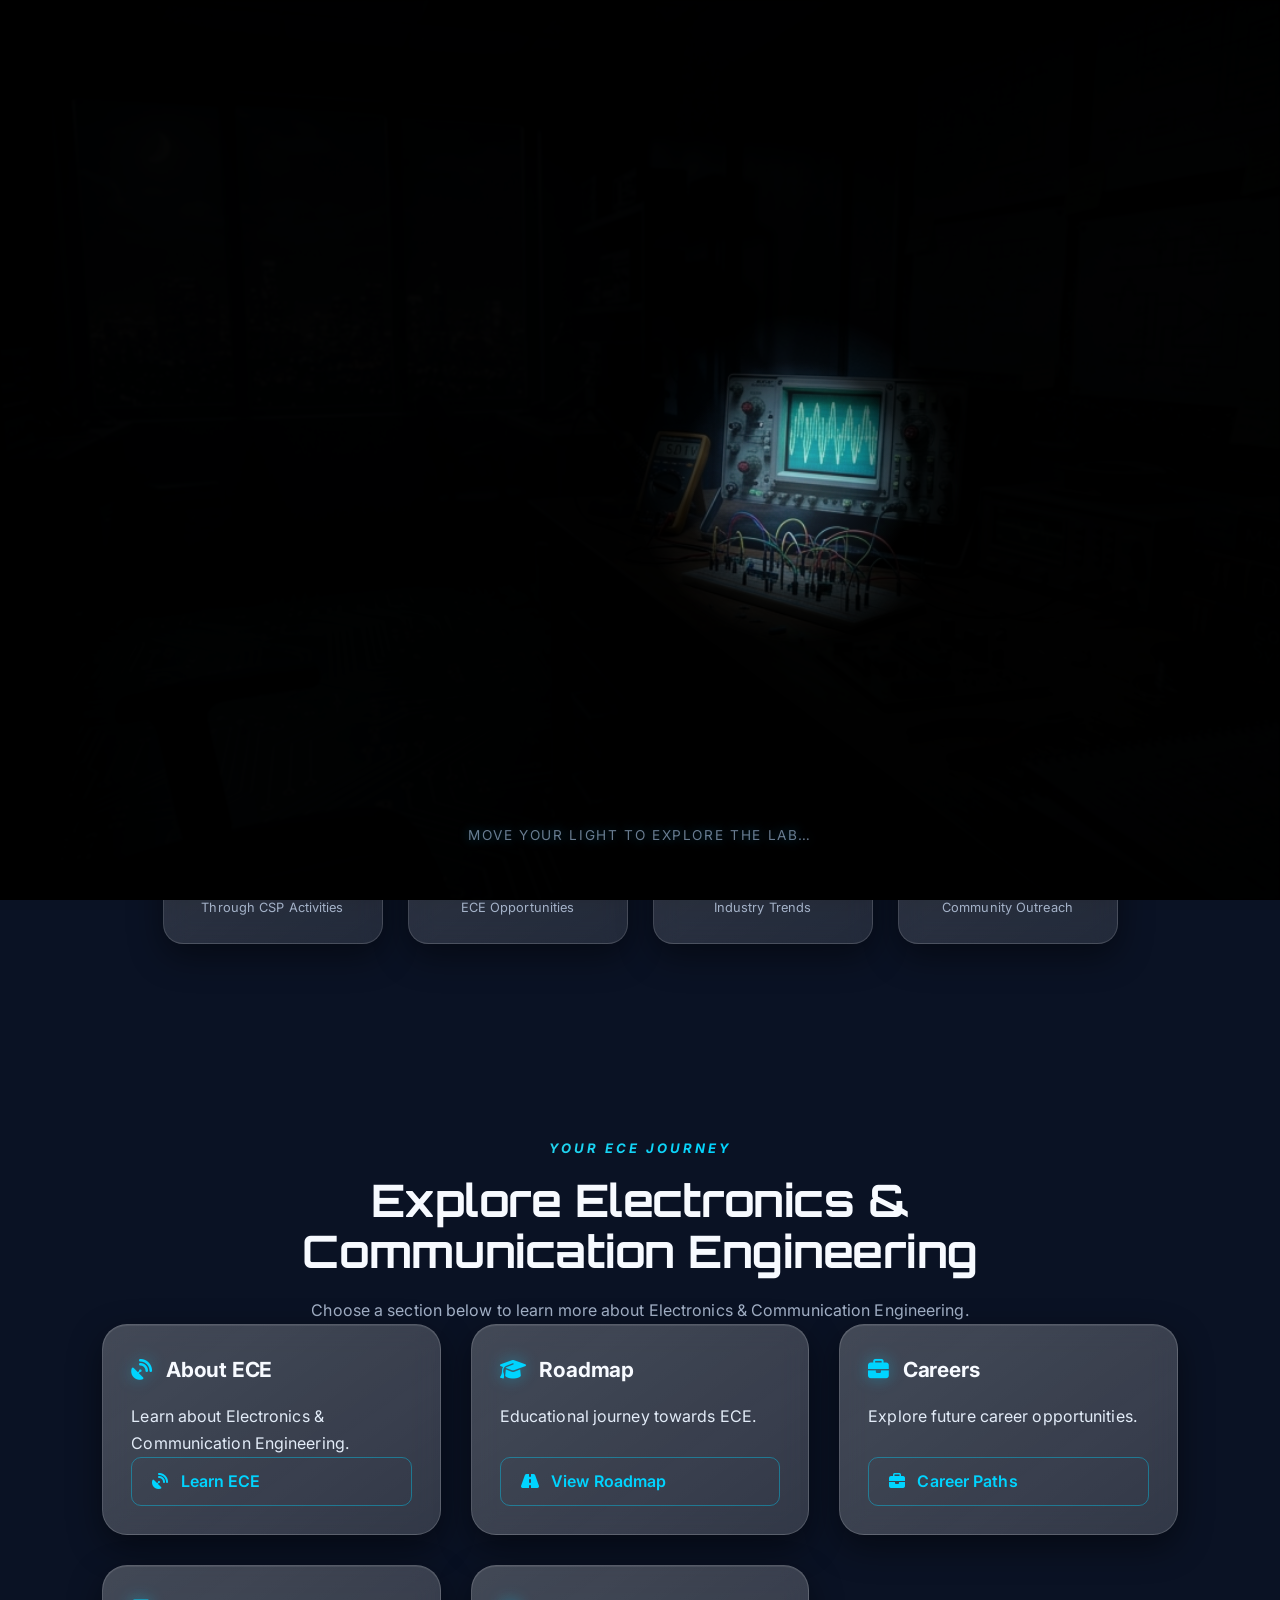
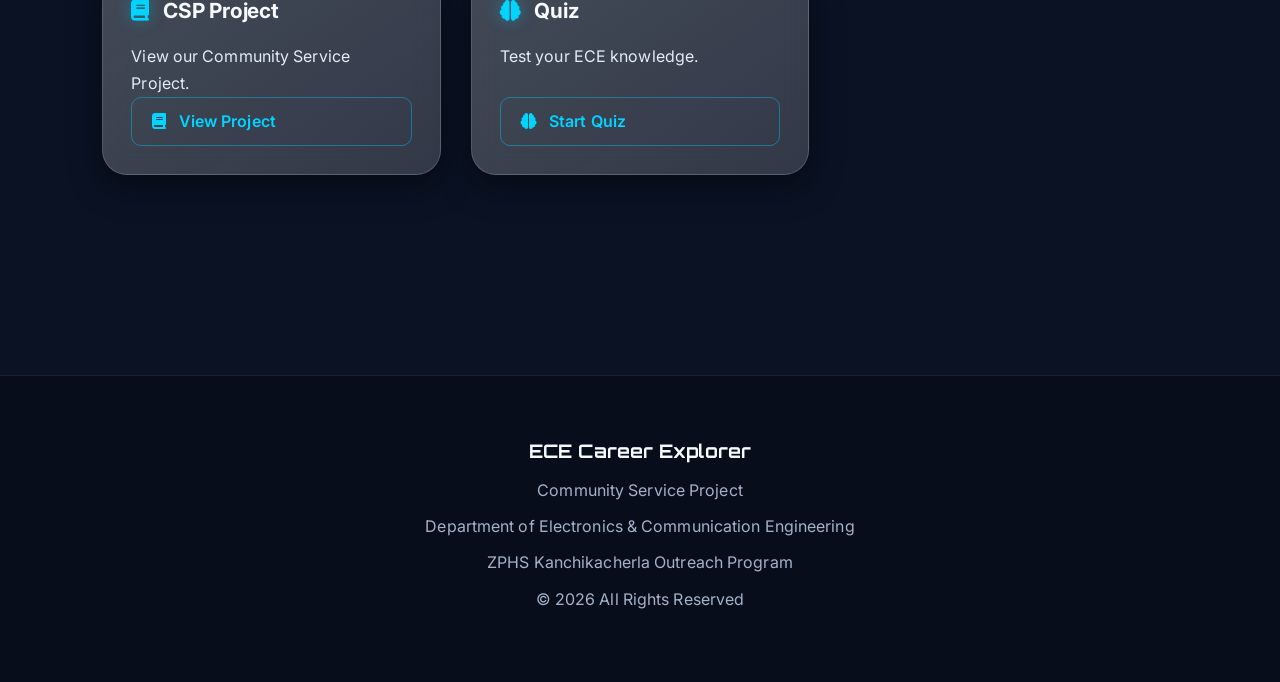
==== commit 31f7d820: "Added cinematic ECE intro experience concept" ====
--- a/index.html
+++ b/index.html
@@ -26,6 +26,18 @@
 </head>
 
 <body>
+
+    <!-- Cinematic Intro Overlay (homepage only) -->
+    <div id="intro" class="intro" aria-label="Enter the ECE Laboratory">
+        <div class="intro-scene"></div>
+        <div class="intro-dark"></div>
+        <div class="intro-flashlight"></div>
+        <button id="enterBtn" class="enter-btn" type="button" aria-hidden="true" tabindex="-1">
+            <span class="enter-shine"></span>
+            <span class="enter-label">ENTER</span>
+        </button>
+        <p class="intro-hint">Move your light to explore the lab…</p>
+    </div>
 
     <!-- Loader -->
     <div id="loader">
--- a/style.css
+++ b/style.css
@@ -48,7 +48,11 @@
     background:
         radial-gradient(120% 80% at 50% -10%,rgba(34,211,238,.16),transparent 55%),
         radial-gradient(90% 70% at 50% 0%,rgba(61,255,158,.08),transparent 60%),
-        linear-gradient(180deg,#0c1630 0%,#0a1224 45%,#070d1c 100%);
+        linear-gradient(180deg,rgba(8,14,30,.86),rgba(6,11,24,.92)),
+        url("assets/images/lab-bg.png");
+    background-size:cover;
+    background-position:center;
+    background-attachment:fixed;
     z-index:-2;
 }
 
@@ -1759,3 +1763,212 @@
     nav{ transition:opacity .25s ease !important; }
     nav.nav-hidden{ transform:translateX(-50%); }
 }
+
+
+
+/* ============================================================
+   CINEMATIC INTRO — DARK LAB + FLASHLIGHT + ENTER BUTTON
+   ============================================================ */
+
+.intro{
+    position:fixed;
+    inset:0;
+    z-index:99999;
+    overflow:hidden;
+    background:#000;
+    cursor:crosshair;
+    --bx:50%;
+    --by:55%;
+    opacity:1;
+    transform:scale(1);
+    transition:opacity 1.2s ease, transform 1.4s cubic-bezier(.6,.01,.2,1);
+}
+
+/* Dimly lit lab photo underneath */
+.intro-scene{
+    position:absolute;
+    inset:0;
+    background:url("assets/images/lab-bg.png") center/cover no-repeat;
+    /* the beam reveals the lab; everything else is masked to near-black */
+    -webkit-mask:radial-gradient(circle 165px at var(--bx) var(--by),
+        rgba(0,0,0,1) 0%, rgba(0,0,0,.85) 35%, rgba(0,0,0,.18) 70%, rgba(0,0,0,0) 100%);
+    mask:radial-gradient(circle 165px at var(--bx) var(--by),
+        rgba(0,0,0,1) 0%, rgba(0,0,0,.85) 35%, rgba(0,0,0,.18) 70%, rgba(0,0,0,0) 100%);
+    filter:brightness(.95) saturate(1.05);
+    will-change:-webkit-mask, mask;
+}
+
+/* faint base visibility so the room is barely sensed even in darkness */
+.intro-dark{
+    position:absolute;
+    inset:0;
+    background:url("assets/images/lab-bg.png") center/cover no-repeat;
+    opacity:.05;
+    filter:brightness(.4) saturate(.6) blur(1px);
+    pointer-events:none;
+}
+
+/* warm-cool flashlight glow that travels with the beam */
+.intro-flashlight{
+    position:absolute;
+    inset:0;
+    pointer-events:none;
+    background:radial-gradient(circle 165px at var(--bx) var(--by),
+        rgba(190,225,255,.22) 0%,
+        rgba(120,180,255,.10) 40%,
+        rgba(0,0,0,0) 72%);
+    mix-blend-mode:screen;
+    will-change:background;
+}
+
+.intro-hint{
+    position:absolute;
+    left:50%;
+    bottom:6%;
+    transform:translateX(-50%);
+    margin:0;
+    font-family:"Inter",sans-serif;
+    font-size:.85rem;
+    letter-spacing:.12em;
+    text-transform:uppercase;
+    color:rgba(190,220,255,.55);
+    text-shadow:0 0 12px rgba(0,180,255,.4);
+    pointer-events:none;
+    animation:introHintPulse 2.6s ease-in-out infinite;
+}
+
+@keyframes introHintPulse{
+    0%,100%{opacity:.25;}
+    50%{opacity:.7;}
+}
+
+/* ---- Metallic ENTER button (hidden in the dark by default) ---- */
+.enter-btn{
+    position:absolute;
+    left:50%;
+    top:50%;
+    transform:translate(-50%,-50%) scale(.9);
+    width:118px;
+    height:42px;
+    border:1px solid rgba(180,200,220,.25);
+    border-radius:8px;
+    font-family:"Orbitron",sans-serif;
+    font-size:.85rem;
+    font-weight:700;
+    letter-spacing:.22em;
+    color:rgba(220,235,255,.85);
+    cursor:pointer;
+    overflow:hidden;
+    isolation:isolate;
+    background:
+        linear-gradient(145deg,rgba(255,255,255,.10),rgba(255,255,255,0) 40%),
+        linear-gradient(160deg,#cfd8e3 0%,#8a97a8 22%,#5b6675 50%,#39414d 74%,#cdd6e2 100%);
+    box-shadow:
+        inset 0 1px 1px rgba(255,255,255,.35),
+        inset 0 -2px 6px rgba(0,0,0,.55);
+    /* essentially invisible & unclickable until discovered */
+    opacity:0;
+    pointer-events:none;
+    transition:opacity .9s ease, box-shadow .6s ease, transform .5s ease;
+    backdrop-filter:blur(2px);
+}
+
+.enter-label{
+    position:relative;
+    z-index:2;
+    background:linear-gradient(180deg,#ffffff,#aab6c6);
+    -webkit-background-clip:text;
+    background-clip:text;
+    -webkit-text-fill-color:transparent;
+    text-shadow:0 1px 0 rgba(0,0,0,.25);
+}
+
+/* metallic shine sweep */
+.enter-shine{
+    position:absolute;
+    top:0;
+    left:-60%;
+    width:50%;
+    height:100%;
+    z-index:1;
+    background:linear-gradient(100deg,transparent,rgba(255,255,255,.65),transparent);
+    transform:skewX(-20deg);
+    opacity:0;
+}
+
+/* discovered: glowing blue neon + clickable + shine sweep */
+.enter-btn.discovered{
+    opacity:1;
+    pointer-events:auto;
+    transform:translate(-50%,-50%) scale(1);
+    border-color:rgba(80,190,255,.7);
+    box-shadow:
+        inset 0 1px 1px rgba(255,255,255,.4),
+        inset 0 -2px 6px rgba(0,0,0,.5),
+        0 0 18px rgba(40,170,255,.7),
+        0 0 46px rgba(40,140,255,.5);
+}
+
+.enter-btn.discovered .enter-shine{
+    animation:enterShine 2.4s ease-in-out infinite;
+}
+
+@keyframes enterShine{
+    0%{left:-60%;opacity:0;}
+    18%{opacity:.9;}
+    45%{left:120%;opacity:0;}
+    100%{left:120%;opacity:0;}
+}
+
+/* soft pool of light around the discovered button */
+.enter-btn.discovered::before{
+    content:"";
+    position:absolute;
+    inset:-34px;
+    z-index:-1;
+    border-radius:50%;
+    background:radial-gradient(circle,rgba(40,160,255,.28),transparent 70%);
+    pointer-events:none;
+}
+
+.enter-btn.discovered:hover{
+    transform:translate(-50%,-50%) scale(1.06);
+    box-shadow:
+        inset 0 1px 1px rgba(255,255,255,.5),
+        inset 0 -2px 6px rgba(0,0,0,.5),
+        0 0 26px rgba(60,190,255,.9),
+        0 0 70px rgba(40,150,255,.65);
+}
+
+.enter-btn.discovered:active{
+    transform:translate(-50%,-50%) scale(.99);
+}
+
+/* cinematic exit: fade + camera push toward the workstation */
+.intro.intro-exit{
+    opacity:0;
+    transform:scale(1.18);
+    pointer-events:none;
+}
+
+@media (max-width:600px){
+    .enter-btn{width:104px;height:38px;font-size:.74rem;letter-spacing:.18em;border-radius:7px;}
+    .enter-btn.discovered::before{inset:-26px;}
+    .intro-hint{font-size:.72rem;bottom:8%;}
+    .intro-scene{
+        -webkit-mask:radial-gradient(circle 120px at var(--bx) var(--by),
+            rgba(0,0,0,1) 0%, rgba(0,0,0,.85) 35%, rgba(0,0,0,.18) 70%, rgba(0,0,0,0) 100%);
+        mask:radial-gradient(circle 120px at var(--bx) var(--by),
+            rgba(0,0,0,1) 0%, rgba(0,0,0,.85) 35%, rgba(0,0,0,.18) 70%, rgba(0,0,0,0) 100%);
+    }
+    .intro-flashlight{
+        background:radial-gradient(circle 120px at var(--bx) var(--by),
+            rgba(190,225,255,.22) 0%, rgba(120,180,255,.10) 40%, rgba(0,0,0,0) 72%);
+    }
+}
+
+@media (prefers-reduced-motion:reduce){
+    .intro{transition:opacity .5s ease;}
+    .enter-btn.discovered .enter-shine{animation-duration:3.5s;}
+    .intro-hint{animation:none;opacity:.5;}
+}
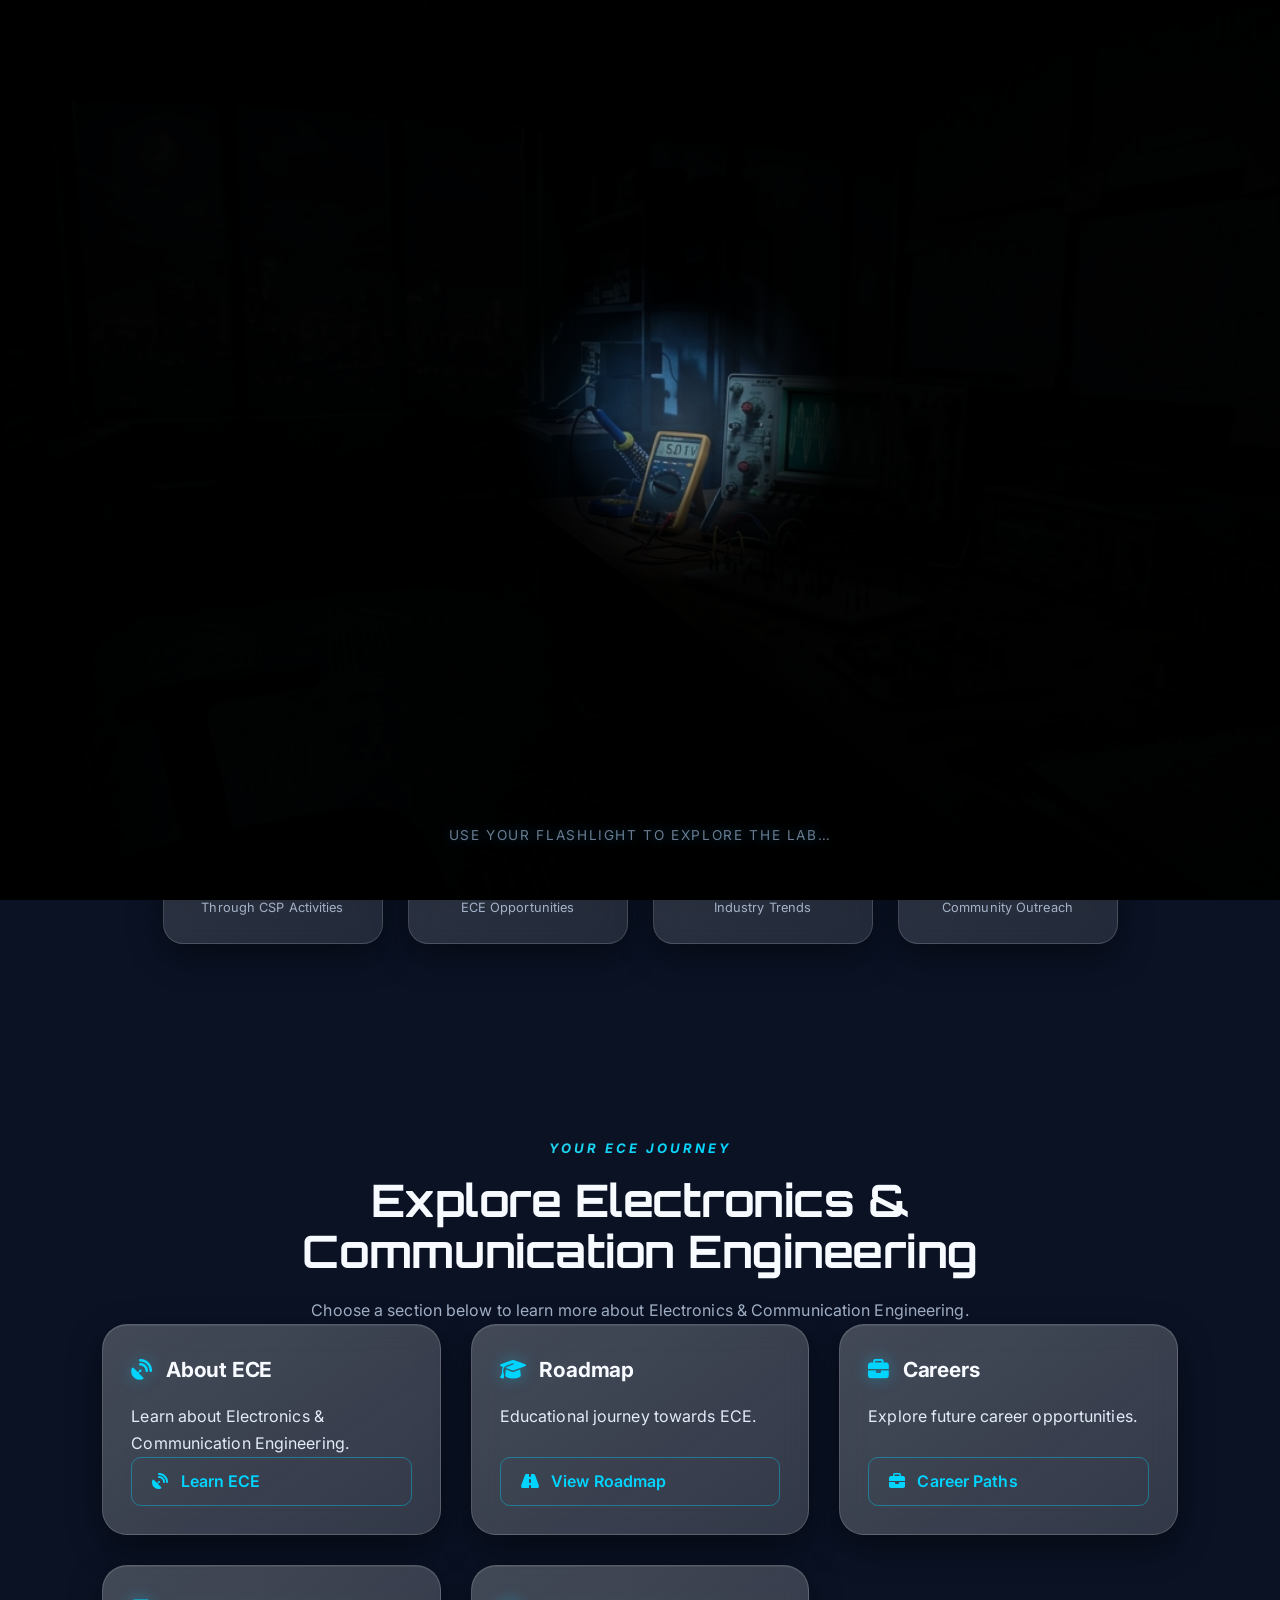
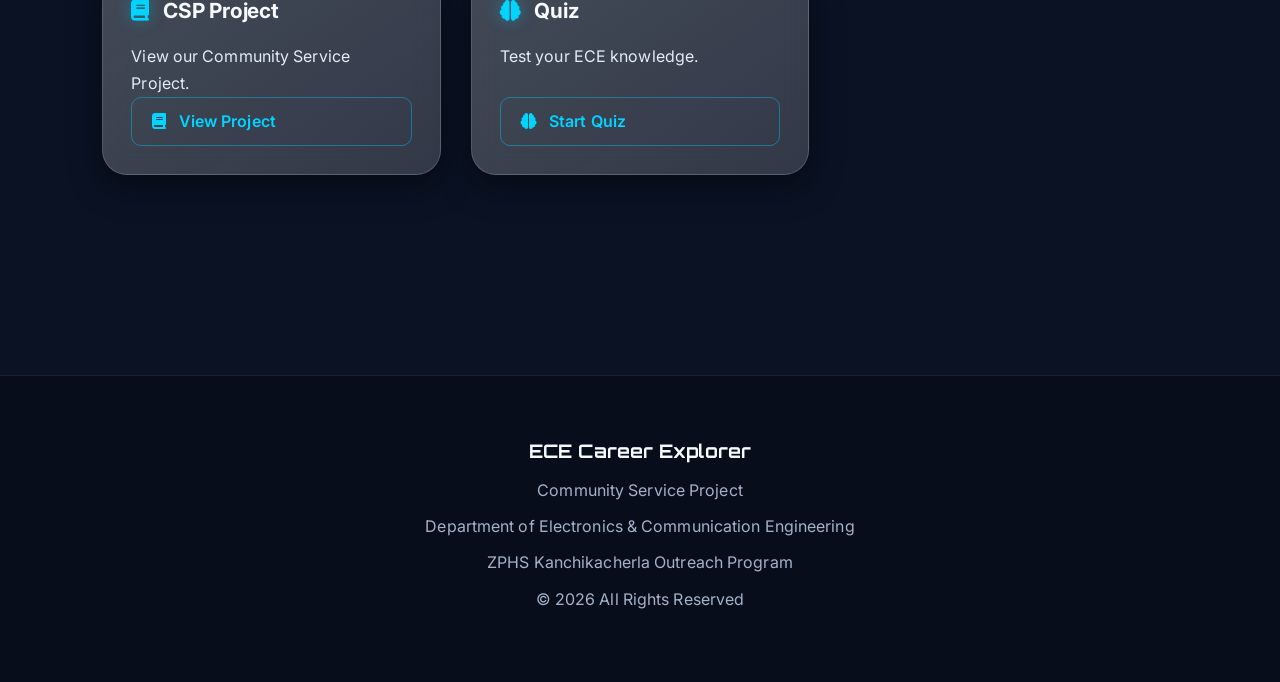
==== commit 728bb6e5: "Implemented cinematic ECE laboratory intro page" ====
--- a/index.html
+++ b/index.html
@@ -32,11 +32,11 @@
         <div class="intro-scene"></div>
         <div class="intro-dark"></div>
         <div class="intro-flashlight"></div>
-        <button id="enterBtn" class="enter-btn" type="button" aria-hidden="true" tabindex="-1">
+        <button id="enterBtn" class="enter-btn" type="button" aria-hidden="true" tabindex="-1" aria-label="Power on and enter the site">
             <span class="enter-shine"></span>
-            <span class="enter-label">ENTER</span>
+            <i class="fas fa-power-off enter-icon"></i>
         </button>
-        <p class="intro-hint">Move your light to explore the lab…</p>
+        <p class="intro-hint">Use your flashlight to explore the lab…</p>
     </div>
 
     <!-- Loader -->
--- a/style.css
+++ b/style.css
@@ -1771,6 +1771,27 @@
    ============================================================ */
 
 .intro{
+
+
+/* Lock all page movement while the cinematic intro overlay is active.
+   Applied to <html> and <body> on load; removed after ENTER transition. */
+html.intro-active,
+body.intro-active{
+    overflow:hidden !important;
+    height:100%;
+    width:100%;
+    position:fixed;
+    top:0;
+    left:0;
+    right:0;
+    bottom:0;
+    touch-action:none;
+    overscroll-behavior:none;
+    -webkit-overflow-scrolling:auto;
+}
+/* keep flashlight touch gestures firing while scrolling is blocked */
+.intro{touch-action:none;overscroll-behavior:none;}
+
     position:fixed;
     inset:0;
     z-index:99999;
@@ -1847,25 +1868,23 @@
     position:absolute;
     left:50%;
     top:50%;
-    transform:translate(-50%,-50%) scale(.9);
-    width:118px;
-    height:42px;
-    border:1px solid rgba(180,200,220,.25);
-    border-radius:8px;
-    font-family:"Orbitron",sans-serif;
-    font-size:.85rem;
-    font-weight:700;
-    letter-spacing:.22em;
-    color:rgba(220,235,255,.85);
+    transform:translate(-50%,-50%) scale(.85);
+    width:54px;
+    height:54px;
+    border:1px solid rgba(180,200,220,.3);
+    border-radius:50%;
+    display:flex;
+    align-items:center;
+    justify-content:center;
     cursor:pointer;
     overflow:hidden;
     isolation:isolate;
     background:
-        linear-gradient(145deg,rgba(255,255,255,.10),rgba(255,255,255,0) 40%),
-        linear-gradient(160deg,#cfd8e3 0%,#8a97a8 22%,#5b6675 50%,#39414d 74%,#cdd6e2 100%);
+        radial-gradient(circle at 32% 28%,rgba(255,255,255,.18),rgba(255,255,255,0) 45%),
+        linear-gradient(160deg,#dfe6ef 0%,#9aa6b6 26%,#5b6675 56%,#363d49 80%,#cdd6e2 100%);
     box-shadow:
-        inset 0 1px 1px rgba(255,255,255,.35),
-        inset 0 -2px 6px rgba(0,0,0,.55);
+        inset 0 1px 2px rgba(255,255,255,.4),
+        inset 0 -3px 7px rgba(0,0,0,.55);
     /* essentially invisible & unclickable until discovered */
     opacity:0;
     pointer-events:none;
@@ -1873,14 +1892,12 @@
     backdrop-filter:blur(2px);
 }
 
-.enter-label{
+.enter-icon{
     position:relative;
     z-index:2;
-    background:linear-gradient(180deg,#ffffff,#aab6c6);
-    -webkit-background-clip:text;
-    background-clip:text;
-    -webkit-text-fill-color:transparent;
-    text-shadow:0 1px 0 rgba(0,0,0,.25);
+    font-size:1.15rem;
+    color:rgba(225,238,255,.9);
+    text-shadow:0 1px 1px rgba(0,0,0,.4);
 }
 
 /* metallic shine sweep */
@@ -1913,6 +1930,11 @@
     animation:enterShine 2.4s ease-in-out infinite;
 }
 
+.enter-btn.discovered .enter-icon{
+    color:#eaf6ff;
+    text-shadow:0 0 8px rgba(60,180,255,.95),0 0 18px rgba(40,150,255,.7);
+}
+
 @keyframes enterShine{
     0%{left:-60%;opacity:0;}
     18%{opacity:.9;}
@@ -1952,7 +1974,8 @@
 }
 
 @media (max-width:600px){
-    .enter-btn{width:104px;height:38px;font-size:.74rem;letter-spacing:.18em;border-radius:7px;}
+    .enter-btn{width:46px;height:46px;}
+    .enter-icon{font-size:1rem;}
     .enter-btn.discovered::before{inset:-26px;}
     .intro-hint{font-size:.72rem;bottom:8%;}
     .intro-scene{
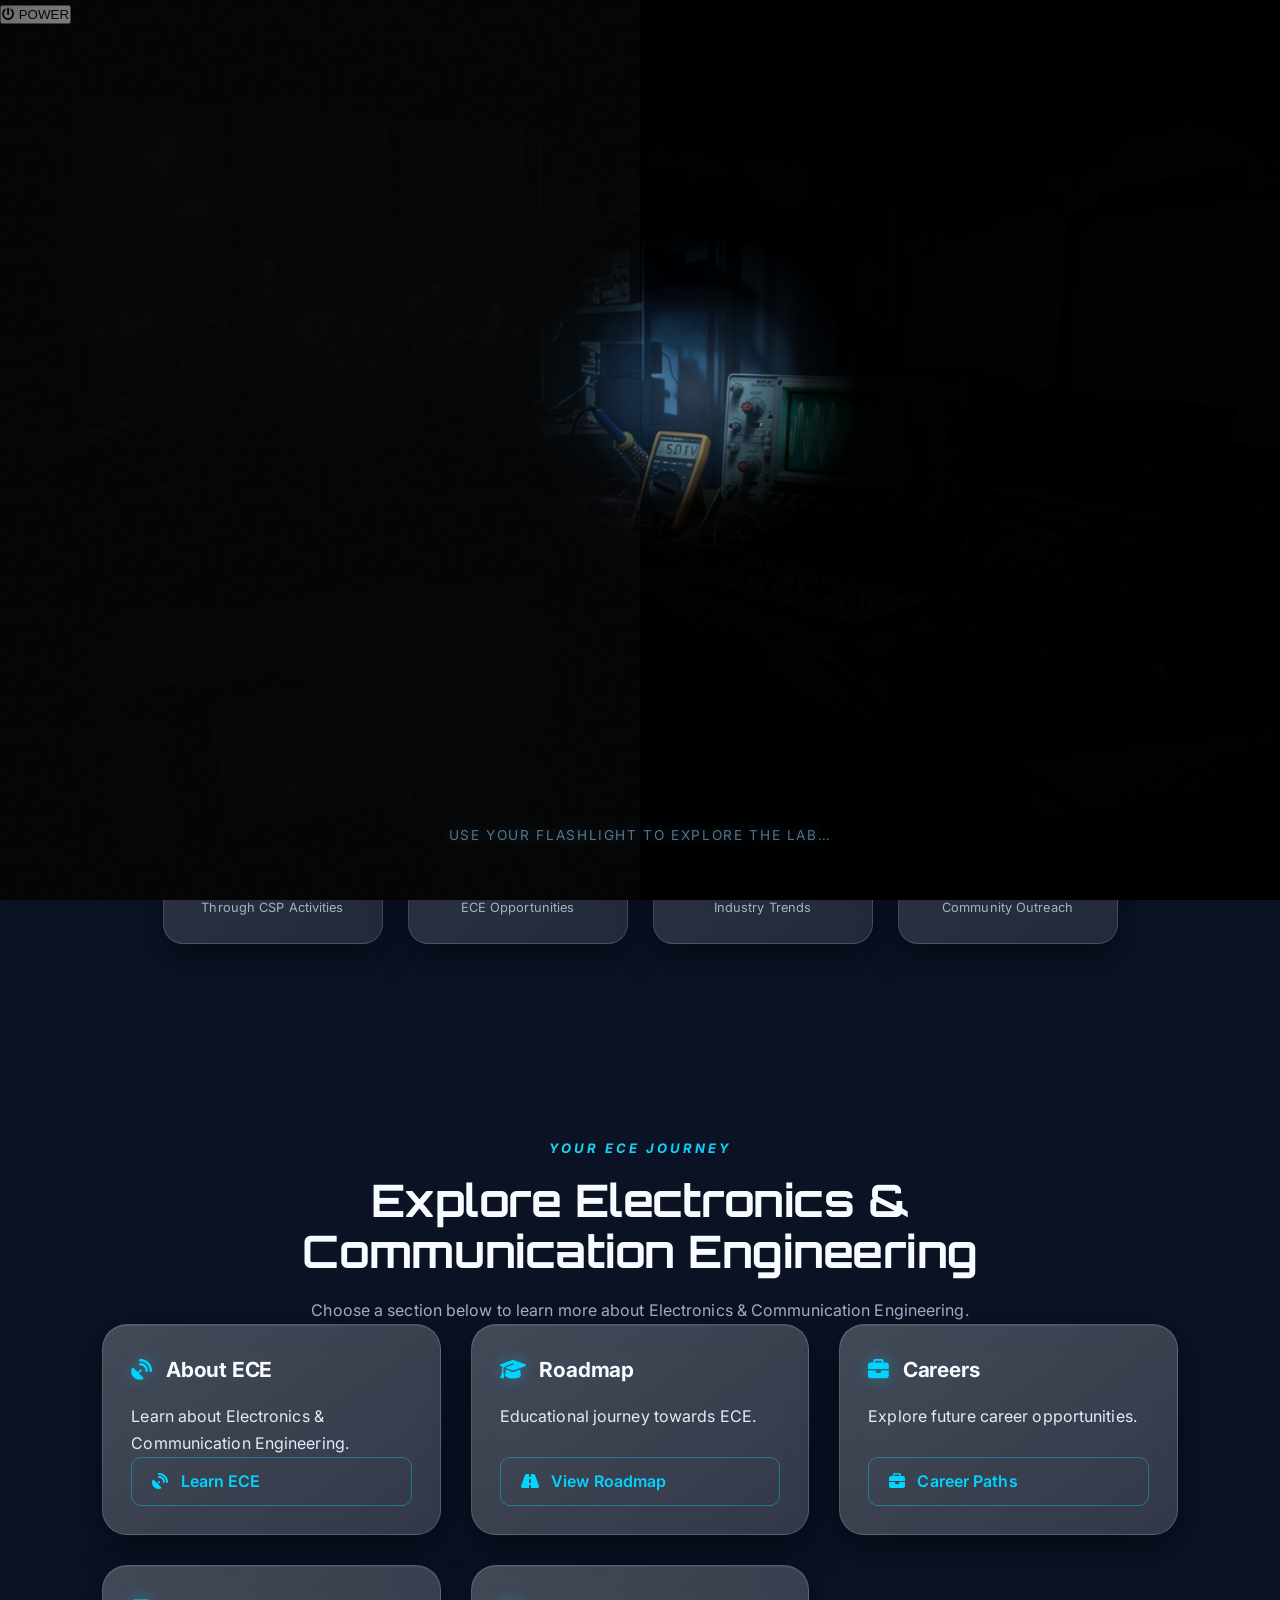
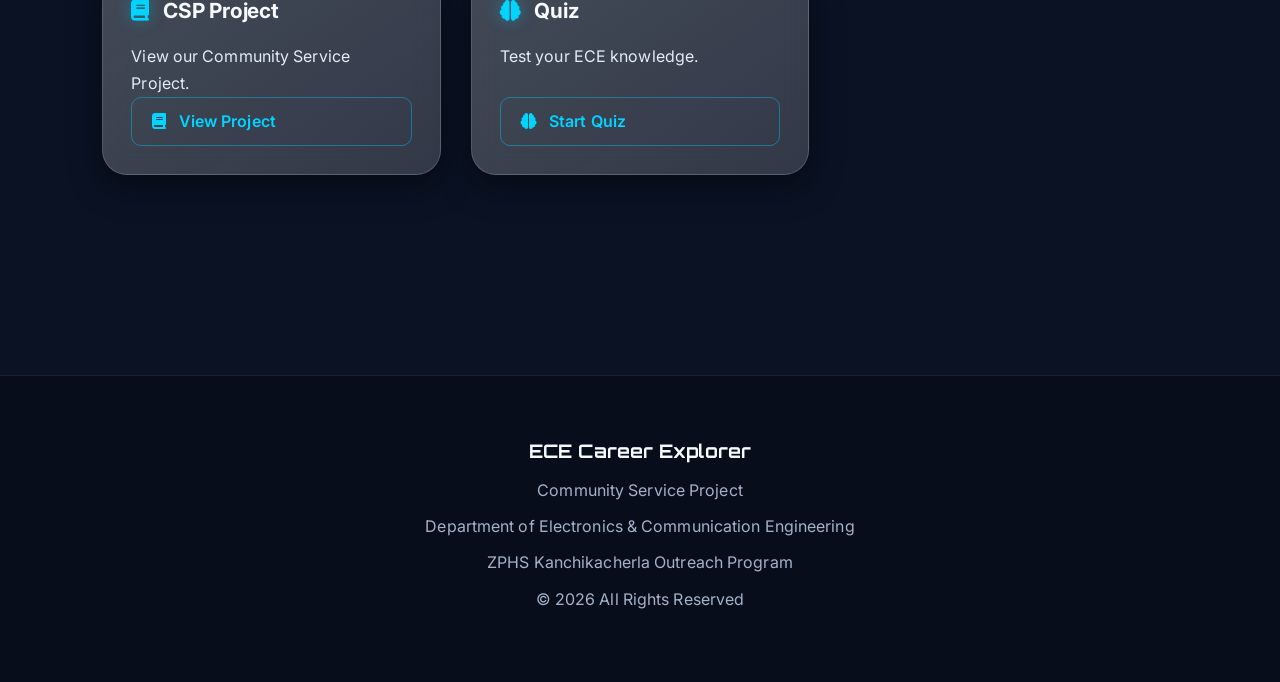
==== commit 9238fad3: "Added cinematic intro and ECE lab homepage design" ====
--- a/index.html
+++ b/index.html
@@ -31,11 +31,27 @@
     <div id="intro" class="intro" aria-label="Enter the ECE Laboratory">
         <div class="intro-scene"></div>
         <div class="intro-dark"></div>
+        <div class="intro-spot intro-spot--cro"></div>
+        <div class="intro-spot intro-spot--led"></div>
         <div class="intro-flashlight"></div>
-        <button id="enterBtn" class="enter-btn" type="button" aria-hidden="true" tabindex="-1" aria-label="Power on and enter the site">
-            <span class="enter-shine"></span>
-            <i class="fas fa-power-off enter-icon"></i>
+        <div class="intro-dust" id="introDust"></div>
+        <div class="intro-grain"></div>
+        <div class="intro-vignette"></div>
+
+        <!-- Premium ECE power node (hidden until the beam finds it) -->
+        <button id="enterBtn" class="power-node" type="button" aria-hidden="true" tabindex="-1" aria-label="Power on and enter the site">
+            <span class="pn-trace pn-trace--t"></span>
+            <span class="pn-trace pn-trace--b"></span>
+            <span class="pn-trace pn-trace--l"></span>
+            <span class="pn-trace pn-trace--r"></span>
+            <span class="pn-led" aria-hidden="true"></span>
+            <span class="pn-plate">
+                <span class="pn-shine"></span>
+                <i class="fas fa-power-off pn-symbol"></i>
+            </span>
+            <span class="pn-label">POWER</span>
         </button>
+
         <p class="intro-hint">Use your flashlight to explore the lab…</p>
     </div>
 
--- a/style.css
+++ b/style.css
@@ -1834,12 +1834,103 @@
     position:absolute;
     inset:0;
     pointer-events:none;
-    background:radial-gradient(circle 165px at var(--bx) var(--by),
-        rgba(190,225,255,.22) 0%,
-        rgba(120,180,255,.10) 40%,
+    background:radial-gradient(circle 158px at var(--bx) var(--by),
+        rgba(190,225,255,.24) 0%,
+        rgba(120,180,255,.11) 40%,
         rgba(0,0,0,0) 72%);
     mix-blend-mode:screen;
     will-change:background;
+    animation:beamFlicker 3.8s ease-in-out infinite;
+}
+
+/* subtle human-feeling flicker on the beam intensity */
+@keyframes beamFlicker{
+    0%,100%{opacity:.92;}
+    42%{opacity:1;}
+    55%{opacity:.84;}
+    70%{opacity:.97;}
+}
+
+/* floating dust motes — only revealed inside the beam via the same mask */
+.intro-dust{
+    position:absolute;
+    inset:0;
+    pointer-events:none;
+    -webkit-mask:radial-gradient(circle 150px at var(--bx) var(--by),
+        rgba(0,0,0,1) 0%, rgba(0,0,0,.6) 45%, rgba(0,0,0,0) 78%);
+    mask:radial-gradient(circle 150px at var(--bx) var(--by),
+        rgba(0,0,0,1) 0%, rgba(0,0,0,.6) 45%, rgba(0,0,0,0) 78%);
+    mix-blend-mode:screen;
+}
+.intro-dust .mote{
+    position:absolute;
+    width:3px;
+    height:3px;
+    border-radius:50%;
+    background:radial-gradient(circle,rgba(210,235,255,.9),rgba(170,210,255,0) 70%);
+    opacity:.6;
+    will-change:transform,opacity;
+    animation:moteDrift linear infinite;
+}
+@keyframes moteDrift{
+    0%{transform:translate3d(0,0,0) scale(1);opacity:0;}
+    15%{opacity:.7;}
+    85%{opacity:.55;}
+    100%{transform:translate3d(14px,-46px,0) scale(1.25);opacity:0;}
+}
+
+/* reactive micro-detail hotspots that briefly glow when the beam passes */
+.intro-spot{
+    position:absolute;
+    pointer-events:none;
+    border-radius:50%;
+    opacity:0;
+    transform:scale(.85);
+    transition:opacity .45s ease, transform .45s ease;
+    mix-blend-mode:screen;
+}
+.intro-spot.lit{opacity:1;transform:scale(1);}
+.intro-spot--cro{
+    /* oscilloscope screen flicker */
+    left:60%;top:46%;
+    width:120px;height:78px;
+    border-radius:8px;
+    background:radial-gradient(ellipse at center,rgba(70,255,170,.55),rgba(30,180,120,.12) 60%,transparent 80%);
+}
+.intro-spot--cro.lit{animation:croFlicker 1.1s steps(2,end) 1;}
+@keyframes croFlicker{0%,100%{opacity:1;}30%{opacity:.45;}60%{opacity:.9;}80%{opacity:.5;}}
+.intro-spot--led{
+    /* tiny blinking equipment LED */
+    left:38%;top:58%;
+    width:16px;height:16px;
+    background:radial-gradient(circle,rgba(255,90,90,.95),rgba(255,60,60,0) 70%);
+}
+.intro-spot--led.lit{animation:ledBlink .7s ease-in-out infinite;}
+@keyframes ledBlink{0%,100%{opacity:1;}50%{opacity:.25;}}
+
+/* cinematic vignette + film grain for depth */
+.intro-vignette{
+    position:absolute;
+    inset:0;
+    pointer-events:none;
+    background:radial-gradient(ellipse at center,transparent 52%,rgba(0,0,0,.55) 100%);
+    z-index:5;
+}
+.intro-grain{
+    position:absolute;
+    inset:-50%;
+    pointer-events:none;
+    opacity:.06;
+    z-index:6;
+    background-image:url("data:image/svg+xml,%3Csvg xmlns='http://www.w3.org/2000/svg' width='120' height='120'%3E%3Cfilter id='n'%3E%3CfeTurbulence type='fractalNoise' baseFrequency='0.9' numOctaves='2' stitchTiles='stitch'/%3E%3C/filter%3E%3Crect width='100%25' height='100%25' filter='url(%23n)'/%3E%3C/svg%3E");
+    animation:grainShift .5s steps(4) infinite;
+}
+@keyframes grainShift{
+    0%{transform:translate(0,0);}
+    25%{transform:translate(-6%,4%);}
+    50%{transform:translate(5%,-5%);}
+    75%{transform:translate(-4%,-3%);}
+    100%{transform:translate(4%,5%);}
 }
 
 .intro-hint{
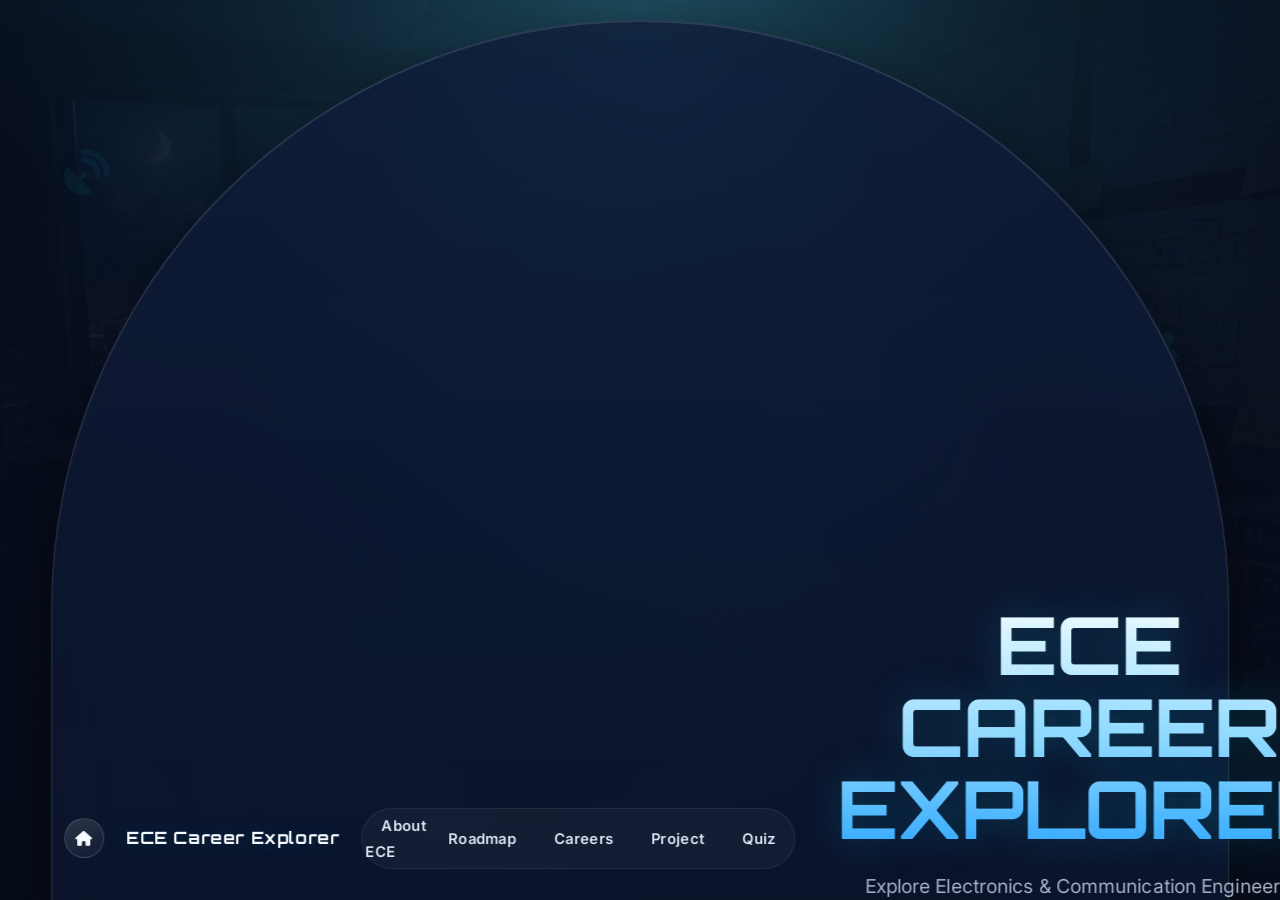
==== commit 545d781c: "Added cinematic intro and ECE lab homepage design" ====
--- a/index.html
+++ b/index.html
@@ -40,16 +40,7 @@
 
         <!-- Premium ECE power node (hidden until the beam finds it) -->
         <button id="enterBtn" class="power-node" type="button" aria-hidden="true" tabindex="-1" aria-label="Power on and enter the site">
-            <span class="pn-trace pn-trace--t"></span>
-            <span class="pn-trace pn-trace--b"></span>
-            <span class="pn-trace pn-trace--l"></span>
-            <span class="pn-trace pn-trace--r"></span>
-            <span class="pn-led" aria-hidden="true"></span>
-            <span class="pn-plate">
-                <span class="pn-shine"></span>
-                <i class="fas fa-power-off pn-symbol"></i>
-            </span>
-            <span class="pn-label">POWER</span>
+            <i class="fas fa-power-off pn-symbol"></i>
         </button>
 
         <p class="intro-hint">Use your flashlight to explore the lab…</p>
@@ -90,8 +81,8 @@
     <div class="floating-icon icon3"><i class="fas fa-robot"></i></div>
     <div class="floating-icon icon4"><i class="fas fa-laptop-code"></i></div>
 
-    <!-- Navbar -->
-    <nav>
+    <!-- Site Header -->
+    <nav class="site-header">
 
         <a href="index.html" class="home-icon" aria-label="Home">
             <i class="fas fa-house"></i>
@@ -119,7 +110,7 @@
 
         </ul>
 
-    </nav>
+    </header>
 
 
     <!-- Hero Section -->
--- a/style.css
+++ b/style.css
@@ -1811,9 +1811,9 @@
     inset:0;
     background:url("assets/images/lab-bg.png") center/cover no-repeat;
     /* the beam reveals the lab; everything else is masked to near-black */
-    -webkit-mask:radial-gradient(circle 165px at var(--bx) var(--by),
+    -webkit-mask:radial-gradient(circle 110px at var(--bx) var(--by),
         rgba(0,0,0,1) 0%, rgba(0,0,0,.85) 35%, rgba(0,0,0,.18) 70%, rgba(0,0,0,0) 100%);
-    mask:radial-gradient(circle 165px at var(--bx) var(--by),
+    mask:radial-gradient(circle 110px at var(--bx) var(--by),
         rgba(0,0,0,1) 0%, rgba(0,0,0,.85) 35%, rgba(0,0,0,.18) 70%, rgba(0,0,0,0) 100%);
     filter:brightness(.95) saturate(1.05);
     will-change:-webkit-mask, mask;
@@ -1834,7 +1834,7 @@
     position:absolute;
     inset:0;
     pointer-events:none;
-    background:radial-gradient(circle 158px at var(--bx) var(--by),
+    background:radial-gradient(circle 104px at var(--bx) var(--by),
         rgba(190,225,255,.24) 0%,
         rgba(120,180,255,.11) 40%,
         rgba(0,0,0,0) 72%);
@@ -1856,9 +1856,9 @@
     position:absolute;
     inset:0;
     pointer-events:none;
-    -webkit-mask:radial-gradient(circle 150px at var(--bx) var(--by),
+    -webkit-mask:radial-gradient(circle 98px at var(--bx) var(--by),
         rgba(0,0,0,1) 0%, rgba(0,0,0,.6) 45%, rgba(0,0,0,0) 78%);
-    mask:radial-gradient(circle 150px at var(--bx) var(--by),
+    mask:radial-gradient(circle 98px at var(--bx) var(--by),
         rgba(0,0,0,1) 0%, rgba(0,0,0,.6) 45%, rgba(0,0,0,0) 78%);
     mix-blend-mode:screen;
 }
@@ -1954,108 +1954,44 @@
     50%{opacity:.7;}
 }
 
-/* ---- Metallic ENTER button (hidden in the dark by default) ---- */
-.enter-btn{
+/* ---- Premium ECE Power Node (hidden in the dark until discovered) ---- */
+/* ---- Premium ECE Power Node (hidden in the dark until discovered) ---- */
+.power-node{
     position:absolute;
-    left:50%;
-    top:50%;
-    transform:translate(-50%,-50%) scale(.85);
-    width:54px;
-    height:54px;
-    border:1px solid rgba(180,200,220,.3);
-    border-radius:50%;
-    display:flex;
-    align-items:center;
-    justify-content:center;
-    cursor:pointer;
-    overflow:hidden;
-    isolation:isolate;
-    background:
-        radial-gradient(circle at 32% 28%,rgba(255,255,255,.18),rgba(255,255,255,0) 45%),
-        linear-gradient(160deg,#dfe6ef 0%,#9aa6b6 26%,#5b6675 56%,#363d49 80%,#cdd6e2 100%);
-    box-shadow:
-        inset 0 1px 2px rgba(255,255,255,.4),
-        inset 0 -3px 7px rgba(0,0,0,.55);
-    /* essentially invisible & unclickable until discovered */
-    opacity:0;
-    pointer-events:none;
-    transition:opacity .9s ease, box-shadow .6s ease, transform .5s ease;
-    backdrop-filter:blur(2px);
-}
-
-.enter-icon{
-    position:relative;
-    z-index:2;
-    font-size:1.15rem;
-    color:rgba(225,238,255,.9);
-    text-shadow:0 1px 1px rgba(0,0,0,.4);
-}
-
-/* metallic shine sweep */
-.enter-shine{
-    position:absolute;
-    top:0;
-    left:-60%;
-    width:50%;
-    height:100%;
-    z-index:1;
-    background:linear-gradient(100deg,transparent,rgba(255,255,255,.65),transparent);
-    transform:skewX(-20deg);
-    opacity:0;
-}
-
-/* discovered: glowing blue neon + clickable + shine sweep */
-.enter-btn.discovered{
-    opacity:1;
-    pointer-events:auto;
+    left:50%; top:50%;
+    transform:translate(-50%,-50%) scale(.8);
+    width:120px; height:120px;
+    display:flex; align-items:center; justify-content:center;
+    background:none; border:0; padding:0;
+    cursor:pointer; opacity:0; pointer-events:none;
+    transition:opacity 1s ease, transform .6s cubic-bezier(.2,.9,.25,1.2);
+    -webkit-tap-highlight-color:transparent;
+}
+.pn-symbol{
+    font-size:5rem;
+    color:rgba(170,205,235,.8);
+    transition:color .6s ease, text-shadow .6s ease;
+}
+.power-node.discovered{
+    opacity:1; pointer-events:auto;
     transform:translate(-50%,-50%) scale(1);
-    border-color:rgba(80,190,255,.7);
-    box-shadow:
-        inset 0 1px 1px rgba(255,255,255,.4),
-        inset 0 -2px 6px rgba(0,0,0,.5),
-        0 0 18px rgba(40,170,255,.7),
-        0 0 46px rgba(40,140,255,.5);
-}
-
-.enter-btn.discovered .enter-shine{
-    animation:enterShine 2.4s ease-in-out infinite;
-}
-
-.enter-btn.discovered .enter-icon{
+    animation:pnPulse 1.8s ease-in-out infinite;
+}
+.power-node.discovered .pn-symbol{
     color:#eaf6ff;
-    text-shadow:0 0 8px rgba(60,180,255,.95),0 0 18px rgba(40,150,255,.7);
-}
-
-@keyframes enterShine{
-    0%{left:-60%;opacity:0;}
-    18%{opacity:.9;}
-    45%{left:120%;opacity:0;}
-    100%{left:120%;opacity:0;}
-}
-
-/* soft pool of light around the discovered button */
-.enter-btn.discovered::before{
-    content:"";
-    position:absolute;
-    inset:-34px;
-    z-index:-1;
-    border-radius:50%;
+    text-shadow:0 0 14px rgba(60,180,255,.95),0 0 34px rgba(40,150,255,.8),0 0 64px rgba(40,130,255,.5);
+}
+.power-node.discovered::before{
+    content:""; position:absolute; inset:-40px; z-index:-1; border-radius:50%;
     background:radial-gradient(circle,rgba(40,160,255,.28),transparent 70%);
     pointer-events:none;
 }
-
-.enter-btn.discovered:hover{
-    transform:translate(-50%,-50%) scale(1.06);
-    box-shadow:
-        inset 0 1px 1px rgba(255,255,255,.5),
-        inset 0 -2px 6px rgba(0,0,0,.5),
-        0 0 26px rgba(60,190,255,.9),
-        0 0 70px rgba(40,150,255,.65);
-}
-
-.enter-btn.discovered:active{
-    transform:translate(-50%,-50%) scale(.99);
-}
+.power-node.discovered:hover{transform:translate(-50%,-50%) scale(1.06);}
+@keyframes pnPulse{
+    0%,100%{filter:drop-shadow(0 0 6px rgba(40,160,255,.55));}
+    50%{filter:drop-shadow(0 0 24px rgba(60,190,255,.95));}
+}
+
 
 /* cinematic exit: fade + camera push toward the workstation */
 .intro.intro-exit{
@@ -2065,24 +2001,23 @@
 }
 
 @media (max-width:600px){
-    .enter-btn{width:46px;height:46px;}
-    .enter-icon{font-size:1rem;}
-    .enter-btn.discovered::before{inset:-26px;}
+    .power-node{width:96px;height:96px;}
+    .pn-symbol{font-size:4rem;}
     .intro-hint{font-size:.72rem;bottom:8%;}
     .intro-scene{
-        -webkit-mask:radial-gradient(circle 120px at var(--bx) var(--by),
+        -webkit-mask:radial-gradient(circle 78px at var(--bx) var(--by),
             rgba(0,0,0,1) 0%, rgba(0,0,0,.85) 35%, rgba(0,0,0,.18) 70%, rgba(0,0,0,0) 100%);
-        mask:radial-gradient(circle 120px at var(--bx) var(--by),
+        mask:radial-gradient(circle 78px at var(--bx) var(--by),
             rgba(0,0,0,1) 0%, rgba(0,0,0,.85) 35%, rgba(0,0,0,.18) 70%, rgba(0,0,0,0) 100%);
     }
     .intro-flashlight{
-        background:radial-gradient(circle 120px at var(--bx) var(--by),
+        background:radial-gradient(circle 74px at var(--bx) var(--by),
             rgba(190,225,255,.22) 0%, rgba(120,180,255,.10) 40%, rgba(0,0,0,0) 72%);
     }
 }
 
 @media (prefers-reduced-motion:reduce){
     .intro{transition:opacity .5s ease;}
-    .enter-btn.discovered .enter-shine{animation-duration:3.5s;}
+    .power-node.discovered{animation:none;}
     .intro-hint{animation:none;opacity:.5;}
 }
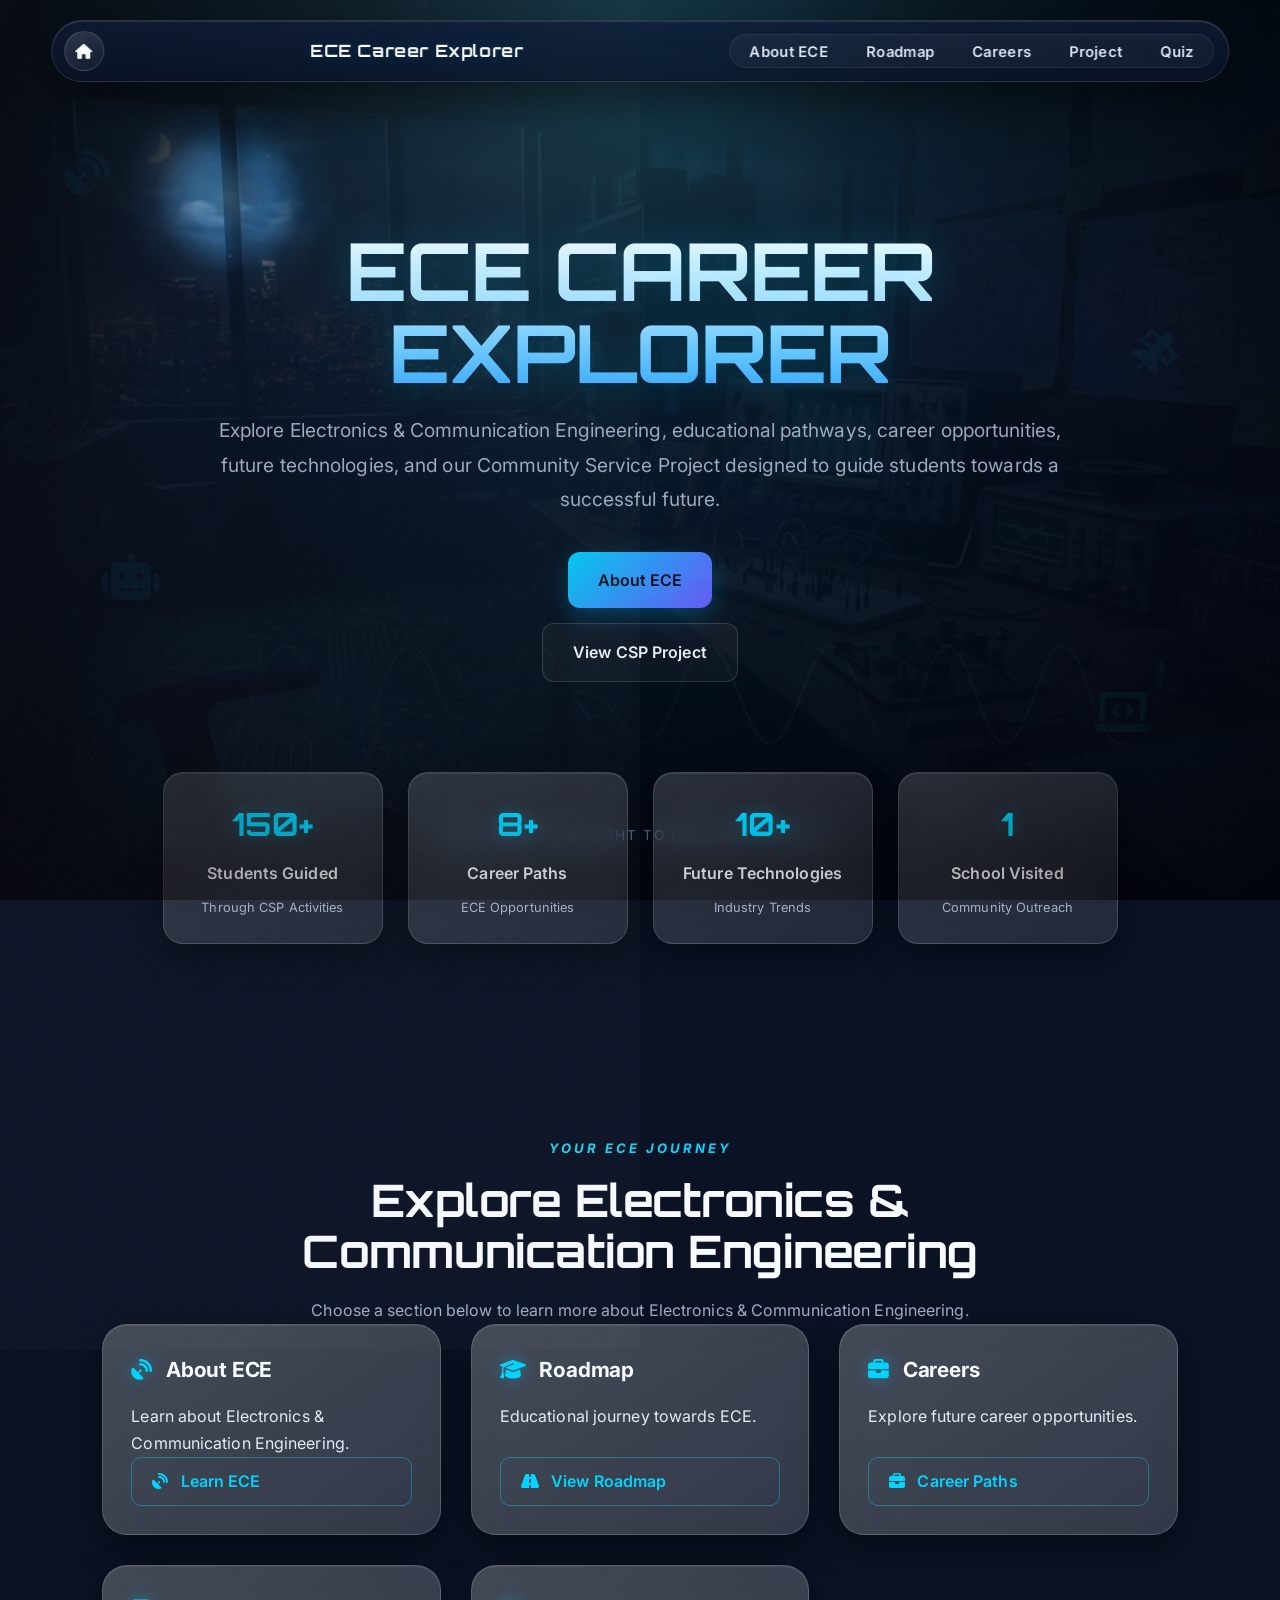
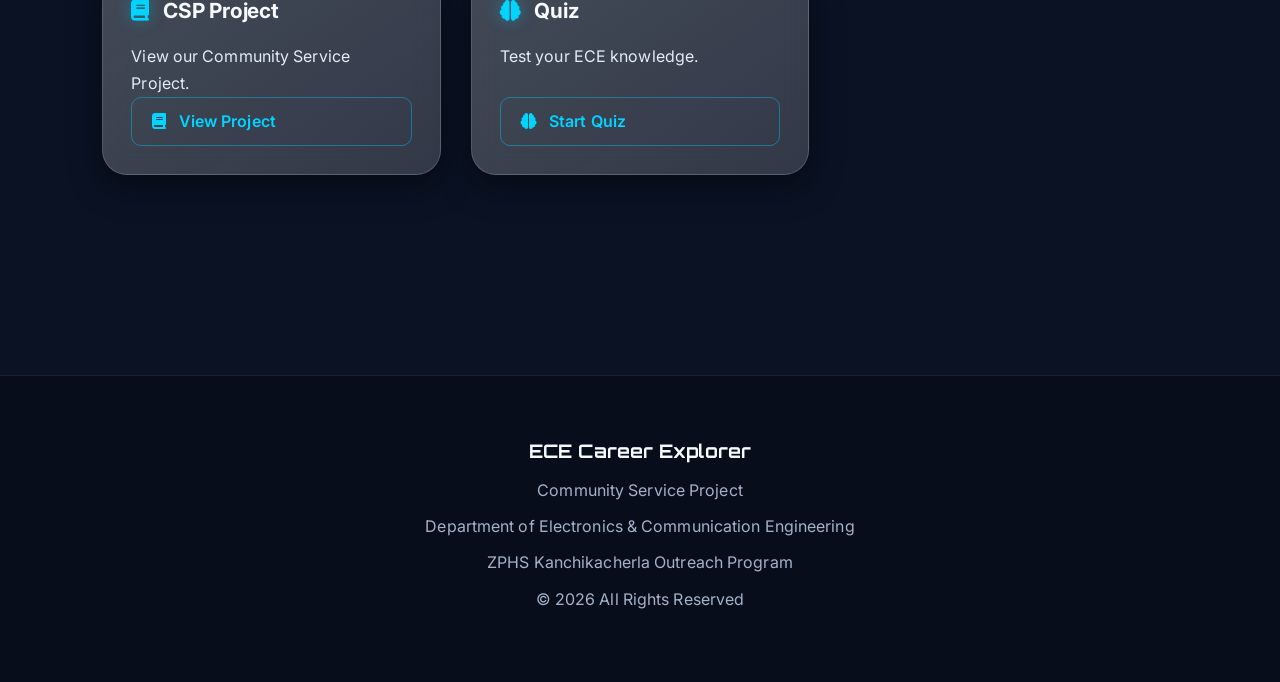
==== commit c64668d8: "Added cinematic intro and ECE lab homepage design" ====
--- a/index.html
+++ b/index.html
@@ -110,7 +110,7 @@
 
         </ul>
 
-    </header>
+    </nav>
 
 
     <!-- Hero Section -->
--- a/style.css
+++ b/style.css
@@ -1792,14 +1792,15 @@
 /* keep flashlight touch gestures firing while scrolling is blocked */
 .intro{touch-action:none;overscroll-behavior:none;}
 
+.intro{
     position:fixed;
     inset:0;
     z-index:99999;
     overflow:hidden;
     background:#000;
     cursor:crosshair;
-    --bx:50%;
-    --by:55%;
+    --bx:18%;
+    --by:22%;
     opacity:1;
     transform:scale(1);
     transition:opacity 1.2s ease, transform 1.4s cubic-bezier(.6,.01,.2,1);
@@ -1960,7 +1961,7 @@
     position:absolute;
     left:50%; top:50%;
     transform:translate(-50%,-50%) scale(.8);
-    width:120px; height:120px;
+    width:84px; height:84px;
     display:flex; align-items:center; justify-content:center;
     background:none; border:0; padding:0;
     cursor:pointer; opacity:0; pointer-events:none;
@@ -1968,7 +1969,7 @@
     -webkit-tap-highlight-color:transparent;
 }
 .pn-symbol{
-    font-size:5rem;
+    font-size:3.2rem;
     color:rgba(170,205,235,.8);
     transition:color .6s ease, text-shadow .6s ease;
 }
@@ -2001,8 +2002,8 @@
 }
 
 @media (max-width:600px){
-    .power-node{width:96px;height:96px;}
-    .pn-symbol{font-size:4rem;}
+    .power-node{width:66px;height:66px;}
+    .pn-symbol{font-size:2.5rem;}
     .intro-hint{font-size:.72rem;bottom:8%;}
     .intro-scene{
         -webkit-mask:radial-gradient(circle 78px at var(--bx) var(--by),
@@ -2021,3 +2022,4 @@
     .power-node.discovered{animation:none;}
     .intro-hint{animation:none;opacity:.5;}
 }
+}
